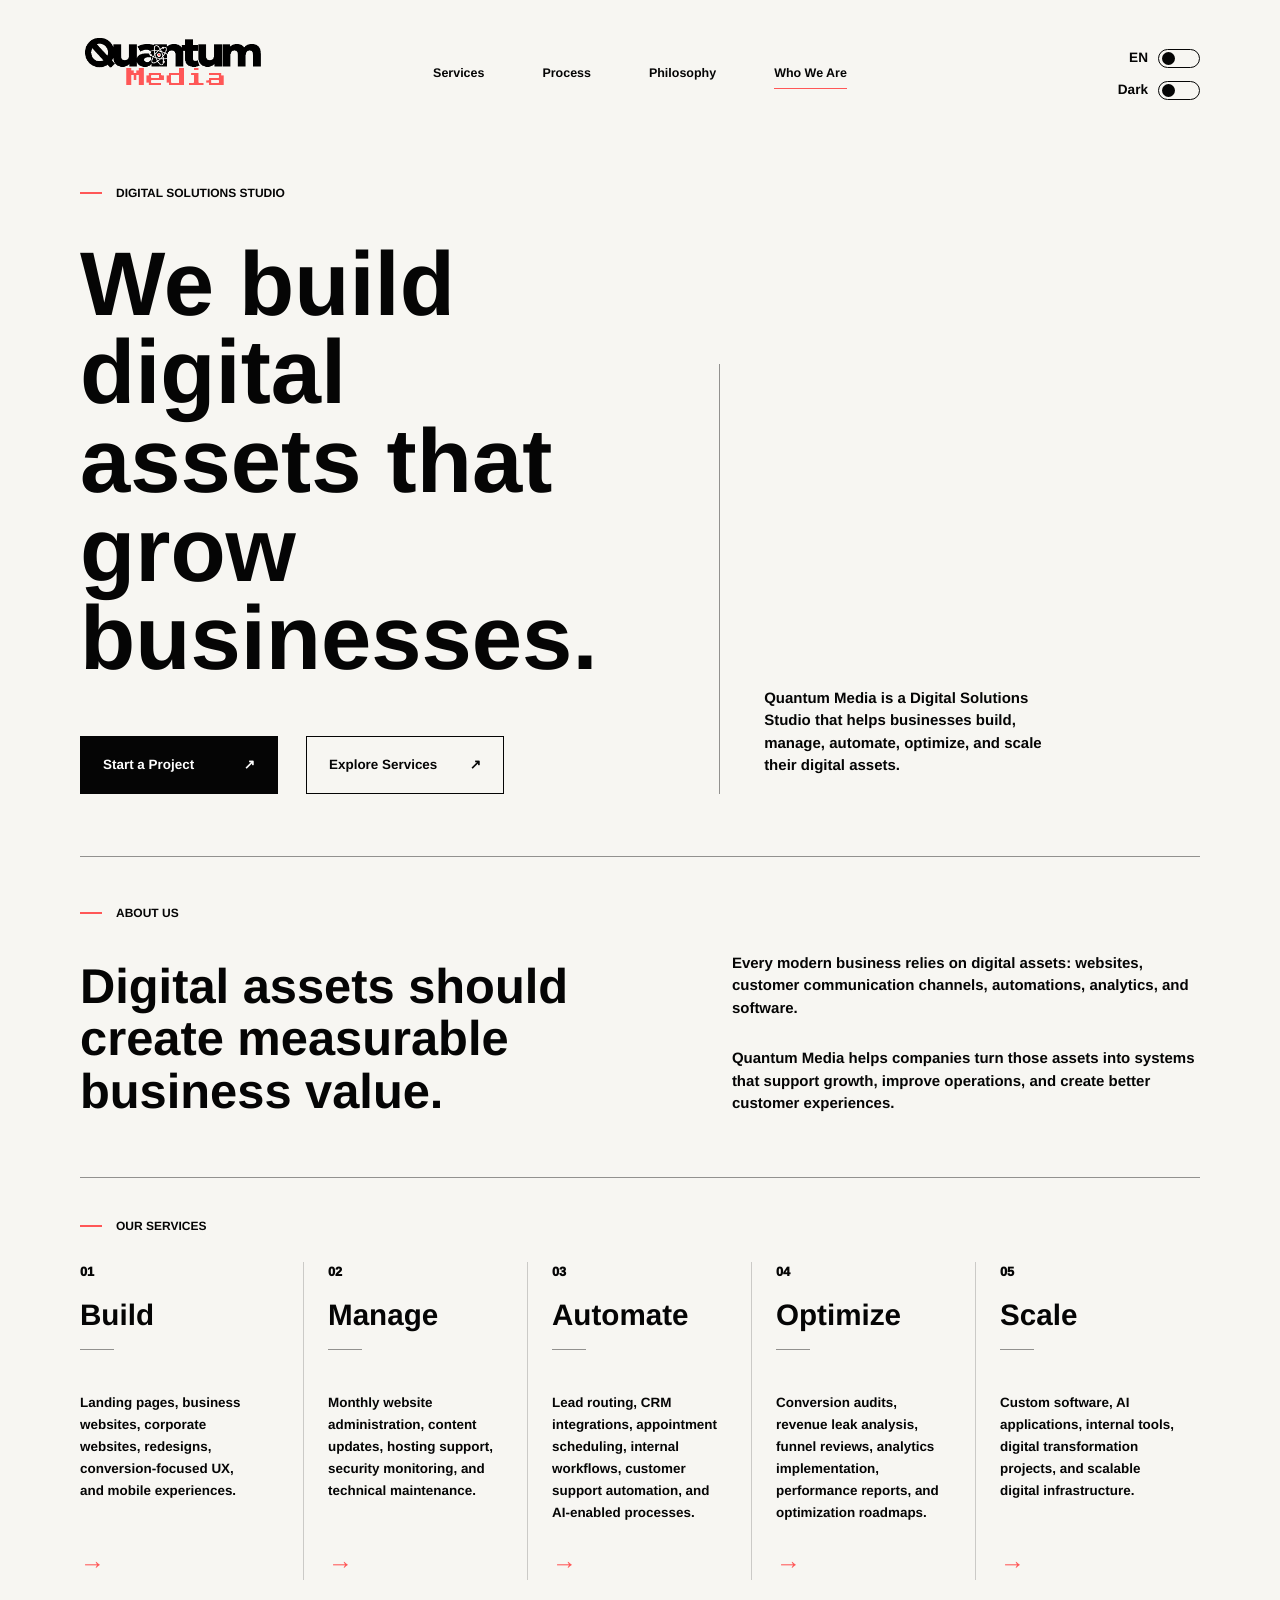
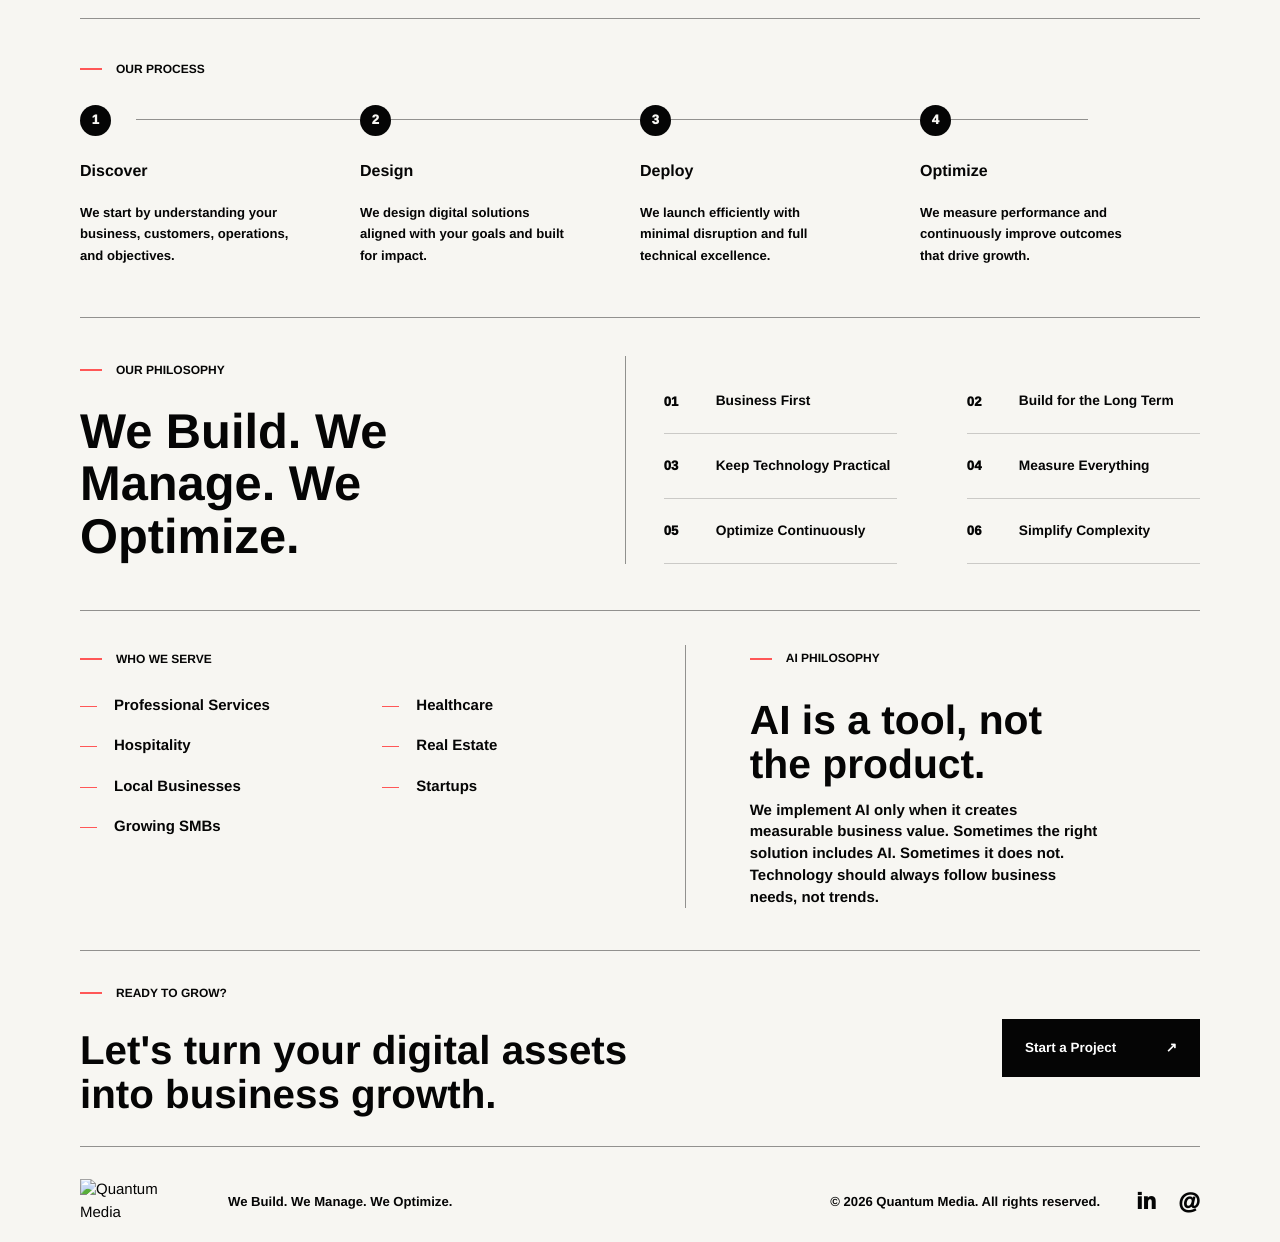
==== index.html @ f412956c "Update image paths in index.html" ====
<!DOCTYPE html>
<html lang="en">
  <head>
    <meta charset="UTF-8" />
    <meta name="viewport" content="width=device-width, initial-scale=1.0" />
    <title>Quantum Media | Digital Solutions Studio</title>
    <meta
      name="description"
      content="Quantum Media builds, manages, automates, optimizes, and scales digital assets that help businesses grow."
      data-meta-description
    />
    <meta name="theme-color" content="#f7f6f2" data-theme-color />
    <meta name="robots" content="index, follow" />

    <meta property="og:type" content="website" />
    <meta property="og:title" content="Quantum Media | Digital Solutions Studio" data-og-title />
    <meta
      property="og:description"
      content="We Build. We Manage. We Optimize. Digital assets designed around measurable business value."
      data-og-description
    />
    <meta property="og:image" content="quantum-media-logo.png" />
    <meta property="og:site_name" content="Quantum Media" />

    <link rel="icon" type="image/png" href="favicon-qm.png" />
    <link rel="preload" as="image" href="quantum-media-logo.png" />
    <link rel="preload" as="image" href="quantum-media-logo-dark.png" />
    <link rel="stylesheet" href="styles.css" />
  </head>
  <body>
    <a class="skip-link" href="#main" data-i18n="skip">Skip to content</a>

    <header class="site-header">
      <a class="brand" href="#top" aria-label="Quantum Media home">
       <img
src="quantum-media-logo.png"
alt="Quantum Media"
data-logo
data-logo-light="quantum-media-logo.png"
data-logo-dark="quantum-media-logo-dark.png"
/>
      </a>

      <button
        class="nav-toggle"
        type="button"
        aria-label="Open navigation"
        aria-controls="site-nav"
        aria-expanded="false"
        data-nav-toggle
        data-i18n-aria="openNav"
      >
        <span></span>
        <span></span>
      </button>

      <nav class="site-nav" id="site-nav" aria-label="Primary navigation" data-nav>
        <a href="#services" data-i18n="navServices">Services</a>
        <a href="#process" data-i18n="navProcess">Process</a>
        <a href="#philosophy" data-i18n="navPhilosophy">Philosophy</a>
        <a href="#serve" data-i18n="navServe">Who We Are</a>
      </nav>

      <div class="utility-controls" aria-label="Site preferences">
        <label class="switch-row">
          <span data-language-label>EN</span>
          <input type="checkbox" data-language-toggle aria-label="Switch language" />
          <span class="switch">
            <span></span>
          </span>
        </label>
        <label class="switch-row">
          <span data-i18n="darkLabel">Dark</span>
          <input type="checkbox" data-theme-toggle aria-label="Toggle dark mode" />
          <span class="switch">
            <span></span>
          </span>
        </label>
      </div>
    </header>

    <main id="main">
      <section class="hero" id="top" aria-labelledby="hero-title">
        <div class="page-shell">
          <div class="hero-grid">
            <div class="hero-main">
              <p class="section-label">
                <span></span>
                <strong data-i18n="heroLabel">Digital Solutions Studio</strong>
              </p>
              <h1 id="hero-title" data-i18n="heroTitle">
                We build digital assets that grow businesses
              </h1>
              <div class="button-row">
                <a class="button button-primary" href="#contact">
                  <span data-i18n="startProject">Start a Project</span>
                  <span aria-hidden="true">↗</span>
                </a>
                <a class="button button-secondary" href="#services">
                  <span data-i18n="exploreServices">Explore Services</span>
                  <span aria-hidden="true">↗</span>
                </a>
              </div>
            </div>

            <aside class="hero-copy">
              <p data-i18n="heroCopy">
                Quantum Media is a Digital Solutions Studio that helps businesses build, manage,
                automate, optimize, and scale their digital assets.
              </p>
            </aside>
          </div>
        </div>
      </section>

      <section class="section" id="about" aria-labelledby="about-title">
        <div class="page-shell section-grid about-grid">
          <div>
            <p class="section-label">
              <span></span>
              <strong data-i18n="aboutLabel">About Us</strong>
            </p>
            <h2 id="about-title" data-i18n="aboutTitle">
              Digital assets should create measurable business value.
            </h2>
          </div>
          <div class="body-copy">
            <p data-i18n="aboutCopyOne">
              Every modern business relies on digital assets: websites, customer communication
              channels, automations, analytics, and software.
            </p>
            <p data-i18n="aboutCopyTwo">
              Quantum Media helps companies turn those assets into systems that support growth,
              improve operations, and create better customer experiences.
            </p>
          </div>
        </div>
      </section>

      <section class="section services-section" id="services" aria-labelledby="services-title">
        <div class="page-shell">
          <p class="section-label">
            <span></span>
            <strong data-i18n="servicesLabel">Our Services</strong>
          </p>
          <h2 class="sr-only" id="services-title" data-i18n="servicesLabel">Our Services</h2>

          <div class="services-grid">
            <article class="service-card">
              <span>01</span>
              <h3 data-i18n="buildTitle">Build</h3>
              <i></i>
              <p data-i18n="buildCopy">
                Landing pages, business websites, corporate websites, redesigns,
                conversion-focused UX, and mobile experiences.
              </p>
              <a href="#contact" aria-label="Start a build project">→</a>
            </article>
            <article class="service-card">
              <span>02</span>
              <h3 data-i18n="manageTitle">Manage</h3>
              <i></i>
              <p data-i18n="manageCopy">
                Monthly website administration, content updates, hosting support, security
                monitoring, and technical maintenance.
              </p>
              <a href="#contact" aria-label="Start a management project">→</a>
            </article>
            <article class="service-card">
              <span>03</span>
              <h3 data-i18n="automateTitle">Automate</h3>
              <i></i>
              <p data-i18n="automateCopy">
                Lead routing, CRM integrations, appointment scheduling, internal workflows,
                customer support automation, and AI-enabled processes.
              </p>
              <a href="#contact" aria-label="Start an automation project">→</a>
            </article>
            <article class="service-card">
              <span>04</span>
              <h3 data-i18n="optimizeTitle">Optimize</h3>
              <i></i>
              <p data-i18n="optimizeCopy">
                Conversion audits, revenue leak analysis, funnel reviews, analytics
                implementation, performance reports, and optimization roadmaps.
              </p>
              <a href="#contact" aria-label="Start an optimization project">→</a>
            </article>
            <article class="service-card">
              <span>05</span>
              <h3 data-i18n="scaleTitle">Scale</h3>
              <i></i>
              <p data-i18n="scaleCopy">
                Custom software, AI applications, internal tools, digital transformation projects,
                and scalable digital infrastructure.
              </p>
              <a href="#contact" aria-label="Start a scale project">→</a>
            </article>
          </div>
        </div>
      </section>

      <section class="section" id="process" aria-labelledby="process-title">
        <div class="page-shell">
          <p class="section-label">
            <span></span>
            <strong data-i18n="processLabel">Our Process</strong>
          </p>
          <h2 class="sr-only" id="process-title" data-i18n="processLabel">Our Process</h2>

          <ol class="process-timeline">
            <li>
              <span>1</span>
              <h3 data-i18n="discoverTitle">Discover</h3>
              <p data-i18n="discoverCopy">
                We start by understanding your business, customers, operations, and objectives.
              </p>
            </li>
            <li>
              <span>2</span>
              <h3 data-i18n="designTitle">Design</h3>
              <p data-i18n="designCopy">
                We design digital solutions aligned with your goals and built for impact.
              </p>
            </li>
            <li>
              <span>3</span>
              <h3 data-i18n="deployTitle">Deploy</h3>
              <p data-i18n="deployCopy">
                We launch efficiently with minimal disruption and full technical excellence.
              </p>
            </li>
            <li>
              <span>4</span>
              <h3 data-i18n="processOptimizeTitle">Optimize</h3>
              <p data-i18n="processOptimizeCopy">
                We measure performance and continuously improve outcomes that drive growth.
              </p>
            </li>
          </ol>
        </div>
      </section>

      <section class="section" id="philosophy" aria-labelledby="philosophy-title">
        <div class="page-shell philosophy-grid">
          <div>
            <p class="section-label">
              <span></span>
              <strong data-i18n="philosophyLabel">Our Philosophy</strong>
            </p>
            <h2 id="philosophy-title" data-i18n="philosophyTitle">
              We Build. We Manage. We Optimize.
            </h2>
          </div>

          <ul class="principle-list" aria-label="Quantum Media principles">
            <li>
              <span>01</span>
              <strong data-i18n="principleOne">Business First</strong>
            </li>
            <li>
              <span>02</span>
              <strong data-i18n="principleTwo">Build for the Long Term</strong>
            </li>
            <li>
              <span>03</span>
              <strong data-i18n="principleThree">Keep Technology Practical</strong>
            </li>
            <li>
              <span>04</span>
              <strong data-i18n="principleFour">Measure Everything</strong>
            </li>
            <li>
              <span>05</span>
              <strong data-i18n="principleFive">Optimize Continuously</strong>
            </li>
            <li>
              <span>06</span>
              <strong data-i18n="principleSix">Simplify Complexity</strong>
            </li>
          </ul>
        </div>
      </section>

      <section class="section serve-ai-section" id="serve" aria-labelledby="serve-title">
        <div class="page-shell serve-ai-grid">
          <div>
            <p class="section-label">
              <span></span>
              <strong data-i18n="serveLabel">Who We Serve</strong>
            </p>
            <h2 class="sr-only" id="serve-title" data-i18n="serveLabel">Who We Serve</h2>
            <ul class="serve-list">
              <li data-i18n="serveOne">Professional Services</li>
              <li data-i18n="serveTwo">Healthcare</li>
              <li data-i18n="serveThree">Hospitality</li>
              <li data-i18n="serveFour">Real Estate</li>
              <li data-i18n="serveFive">Local Businesses</li>
              <li data-i18n="serveSix">Startups</li>
              <li data-i18n="serveSeven">Growing SMBs</li>
            </ul>
          </div>

          <div id="ai" class="ai-card" aria-labelledby="ai-title">
            <p class="section-label">
              <span></span>
              <strong data-i18n="aiLabel">AI Philosophy</strong>
            </p>
            <h2 id="ai-title" data-i18n="aiTitle">AI is a tool, not the product.</h2>
            <p data-i18n="aiCopy">
              We implement AI only when it creates measurable business value. Sometimes the right
              solution includes AI. Sometimes it does not. Technology should always follow business
              needs, not trends.
            </p>
          </div>
        </div>
      </section>

      <section class="section contact-section" id="contact" aria-labelledby="contact-title">
        <div class="page-shell contact-grid">
          <div>
            <p class="section-label">
              <span></span>
              <strong data-i18n="readyLabel">Ready to Grow?</strong>
            </p>
            <h2 id="contact-title" data-i18n="contactTitle">
              Let's turn your digital assets into business growth.
            </h2>
          </div>
          <a class="button button-primary" href="#top">
            <span data-i18n="startProject">Start a Project</span>
            <span aria-hidden="true">↗</span>
          </a>
        </div>
      </section>
    </main>

    <footer class="site-footer">
      <div class="page-shell footer-grid">
        <a class="footer-logo" href="#top" aria-label="Quantum Media home">
          <img src="quantum-media-logo.png" alt="Quantum Media" data-footer-logo />
        </a>
        <p data-i18n="tagline">We Build. We Manage. We Optimize.</p>
        <p data-i18n="copyright">&copy; 2026 Quantum Media. All rights reserved.</p>
        <div class="social-links" aria-label="Social links">
          <span aria-label="LinkedIn">in</span>
          <span aria-label="Email">@</span>
        </div>
      </div>
    </footer>

    <script src="script.js"></script>
  </body>
</html>
---- styles.css ----
:root {
  --bg: #f7f6f2;
  --surface: #f7f6f2;
  --text: #050505;
  --muted: #44413c;
  --line: rgba(5, 5, 5, 0.42);
  --line-soft: rgba(5, 5, 5, 0.18);
  --accent: #ff5757;
  --button-bg: #050505;
  --button-text: #ffffff;
  --max-width: 1120px;
  --header-space: 128px;
}

body.theme-dark {
  --bg: #020202;
  --surface: #020202;
  --text: #f8f8f6;
  --muted: #d6d6d0;
  --line: rgba(248, 248, 246, 0.52);
  --line-soft: rgba(248, 248, 246, 0.22);
  --button-bg: #020202;
  --button-text: #ffffff;
}

* {
  box-sizing: border-box;
}

html {
  scroll-behavior: smooth;
  scroll-padding-top: var(--header-space);
}

body {
  min-width: 320px;
  margin: 0;
  background: var(--bg);
  color: var(--text);
  font-family: Inter, "Helvetica Neue", Arial, sans-serif;
  font-size: 15px;
  line-height: 1.5;
  letter-spacing: 0;
  text-rendering: geometricPrecision;
  transition: background 180ms ease, color 180ms ease;
}

body.nav-open {
  overflow: hidden;
}

img {
  display: block;
  max-width: 100%;
}

a {
  color: inherit;
  text-decoration: none;
}

p,
h1,
h2,
h3 {
  margin-top: 0;
}

.sr-only {
  position: absolute;
  width: 1px;
  height: 1px;
  padding: 0;
  margin: -1px;
  overflow: hidden;
  clip: rect(0, 0, 0, 0);
  white-space: nowrap;
  border: 0;
}

.skip-link {
  position: fixed;
  top: 12px;
  left: 12px;
  z-index: 100;
  padding: 9px 12px;
  background: var(--accent);
  color: #050505;
  font-weight: 800;
  transform: translateY(-150%);
  transition: transform 160ms ease;
}

.skip-link:focus {
  transform: translateY(0);
}

.page-shell {
  width: min(calc(100% - 88px), var(--max-width));
  margin-inline: auto;
}

.site-header {
  position: sticky;
  top: 0;
  z-index: 50;
  width: 100%;
  display: grid;
  grid-template-columns: 230px 1fr 230px;
  gap: 32px;
  align-items: start;
  margin-inline: 0;
  padding: 34px max(44px, calc((100vw - var(--max-width)) / 2)) 22px;
  background: var(--bg);
  backdrop-filter: blur(14px);
  transition: background 180ms ease, color 180ms ease;
}

.brand {
  display: inline-flex;
  width: 186px;
  transition: opacity 150ms ease, transform 150ms ease;
}

.brand:hover {
  opacity: 0.82;
  transform: translateY(-1px);
}

.site-nav {
  display: flex;
  justify-content: center;
  gap: 58px;
  padding-top: 26px;
  color: var(--text);
  font-size: 0.78rem;
  font-weight: 900;
}

.site-nav a {
  position: relative;
  padding: 4px 0;
}

.site-nav a::after {
  position: absolute;
  right: 0;
  bottom: -2px;
  left: 0;
  height: 1px;
  content: "";
  background: var(--accent);
  transform: scaleX(0);
  transform-origin: right;
  transition: transform 150ms ease;
}

.site-nav a:hover::after,
.site-nav a:focus-visible::after,
.site-nav a.is-active::after {
  transform: scaleX(1);
  transform-origin: left;
}

.utility-controls {
  display: grid;
  gap: 12px;
  justify-items: end;
  padding-top: 14px;
  font-size: 0.85rem;
  font-weight: 900;
}

.switch-row {
  display: grid;
  grid-template-columns: auto 42px;
  gap: 10px;
  align-items: center;
  cursor: pointer;
}

.switch-row input {
  position: fixed;
  width: 1px;
  height: 1px;
  inset: 0 auto auto 0;
  clip: rect(0, 0, 0, 0);
  clip-path: inset(50%);
  opacity: 0;
  overflow: hidden;
  pointer-events: none;
}

.switch {
  position: relative;
  display: block;
  width: 42px;
  height: 19px;
  border: 1px solid var(--text);
  border-radius: 999px;
  background: transparent;
  transition: background 150ms ease, border-color 150ms ease;
}

.switch span {
  position: absolute;
  top: 2px;
  left: 3px;
  width: 13px;
  height: 13px;
  border-radius: 50%;
  background: var(--text);
  transition: transform 150ms ease, background 150ms ease;
}

.switch-row input:checked + .switch {
  border-color: var(--accent);
}

.switch-row input:checked + .switch span {
  background: var(--accent);
  transform: translateX(21px);
}

.nav-toggle {
  display: none;
  width: 42px;
  height: 34px;
  padding: 0;
  border: 1px solid var(--text);
  background: transparent;
  color: var(--text);
  cursor: pointer;
}

.nav-toggle span {
  display: block;
  width: 16px;
  height: 2px;
  margin: 5px auto;
  background: currentColor;
  transition: transform 150ms ease;
}

.nav-open .nav-toggle span:first-child {
  transform: translateY(3.5px) rotate(45deg);
}

.nav-open .nav-toggle span:last-child {
  transform: translateY(-3.5px) rotate(-45deg);
}

.hero-grid {
  display: grid;
  grid-template-columns: minmax(0, 1fr) minmax(280px, 0.86fr);
  gap: 80px;
  align-items: end;
  padding: 56px 0 62px;
}

.hero-main {
  max-width: 630px;
}

.section-label {
  display: inline-flex;
  gap: 14px;
  align-items: center;
  margin: 0 0 42px;
  font-size: 0.75rem;
  font-weight: 950;
  line-height: 1;
  text-transform: uppercase;
}

.section-label span {
  width: 22px;
  height: 2px;
  background: var(--accent);
}

h1 {
  margin-bottom: 52px;
  font-size: 5.65rem;
  font-weight: 900;
  line-height: 0.98;
  letter-spacing: 0;
}

h1::after {
  content: ".";
  color: var(--text);
}

body.theme-dark h1::after {
  color: var(--accent);
}

.hero-copy {
  min-height: 430px;
  display: flex;
  align-items: end;
  padding: 0 0 16px 44px;
  border-left: 1px solid var(--line);
}

.hero-copy p {
  max-width: 300px;
  margin-bottom: 0;
  font-weight: 800;
}

.button-row {
  display: flex;
  flex-wrap: wrap;
  gap: 28px;
}

.button {
  display: inline-flex;
  align-items: center;
  justify-content: space-between;
  gap: 28px;
  min-width: 198px;
  min-height: 58px;
  padding: 0 22px;
  border: 1px solid var(--text);
  font-size: 0.84rem;
  font-weight: 900;
  transition: transform 150ms ease, border-color 150ms ease, background 150ms ease,
    color 150ms ease;
}

.button:hover,
.button:focus-visible {
  transform: translateY(-3px);
  border-color: var(--accent);
}

.button-primary {
  background: var(--button-bg);
  color: var(--button-text);
}

.button-primary:hover,
.button-primary:focus-visible {
  background: var(--accent);
  color: #050505;
}

.button-secondary {
  background: transparent;
  color: var(--text);
}

.button-secondary:hover,
.button-secondary:focus-visible {
  color: var(--accent);
}

.hero .page-shell,
.section > .page-shell {
  border-bottom: 1px solid var(--line);
}

.section-grid {
  display: grid;
  grid-template-columns: minmax(0, 0.95fr) minmax(280px, 0.8fr);
  gap: 96px;
  padding: 42px 0 58px;
}

.about-grid h2,
.philosophy-grid h2,
.ai-card h2,
.contact-grid h2 {
  margin-bottom: 0;
  font-size: 3.05rem;
  font-weight: 900;
  line-height: 1.08;
  letter-spacing: 0;
}

.body-copy {
  padding-top: 54px;
}

.body-copy p,
.ai-card p,
.service-card p,
.process-timeline p {
  margin-bottom: 0;
  color: var(--text);
  font-weight: 650;
}

.body-copy p + p {
  margin-top: 28px;
}

.services-section .page-shell {
  padding: 34px 0 38px;
}

.services-section .section-label,
.philosophy-grid .section-label,
#process .section-label,
.serve-ai-section .section-label,
.contact-section .section-label {
  margin-bottom: 30px;
}

.services-grid {
  display: grid;
  grid-template-columns: repeat(5, minmax(0, 1fr));
}

.service-card {
  min-height: 318px;
  display: flex;
  flex-direction: column;
  padding: 0 24px 2px 0;
  border-right: 1px solid var(--line-soft);
}

.service-card + .service-card {
  padding-left: 24px;
}

.service-card:last-child {
  border-right: 0;
}

.service-card span {
  margin-bottom: 20px;
  font-size: 0.8rem;
  font-weight: 950;
}

.service-card h3 {
  margin-bottom: 18px;
  font-size: 1.85rem;
  font-weight: 850;
  line-height: 1;
}

.service-card i {
  width: 34px;
  height: 1px;
  margin-bottom: 42px;
  background: var(--line);
}

.service-card p {
  max-width: 178px;
  font-size: 0.84rem;
  line-height: 1.65;
}

.service-card a {
  margin-top: auto;
  color: var(--accent);
  font-size: 1.55rem;
  line-height: 1;
  transition: transform 150ms ease;
}

.service-card a:hover,
.service-card a:focus-visible {
  transform: translateX(5px);
}

.philosophy-grid {
  display: grid;
  grid-template-columns: minmax(0, 0.9fr) minmax(460px, 1.1fr);
  gap: 74px;
  padding: 38px 0 46px;
}

.principle-list {
  display: grid;
  grid-template-columns: repeat(2, minmax(0, 1fr));
  gap: 0 70px;
  padding: 14px 0 0 38px;
  margin: 0;
  border-left: 1px solid var(--line);
  list-style: none;
}

.principle-list li {
  display: grid;
  grid-template-columns: 34px 1fr;
  gap: 18px;
  align-items: center;
  min-height: 58px;
  border-bottom: 1px solid var(--line-soft);
  font-size: 0.86rem;
  font-weight: 900;
}

.principle-list span {
  font-size: 0.82rem;
  font-weight: 950;
}

#process .page-shell {
  padding: 36px 0 50px;
}

.process-timeline {
  position: relative;
  display: grid;
  grid-template-columns: repeat(4, minmax(0, 1fr));
  gap: 0;
  padding: 0;
  margin: 0;
  list-style: none;
}

.process-timeline::before {
  position: absolute;
  top: 14px;
  right: 10%;
  left: 5%;
  height: 1px;
  content: "";
  background: var(--line);
}

.process-timeline li {
  position: relative;
  padding-right: 34px;
}

.process-timeline span {
  position: relative;
  z-index: 1;
  display: grid;
  width: 31px;
  height: 31px;
  margin-bottom: 24px;
  place-items: center;
  border-radius: 50%;
  background: var(--text);
  color: var(--bg);
  font-size: 0.82rem;
  font-weight: 950;
}

body.theme-dark .process-timeline span {
  background: var(--text);
  color: #050505;
}

.process-timeline h3 {
  margin-bottom: 18px;
  font-size: 1rem;
  font-weight: 900;
}

.process-timeline p {
  max-width: 210px;
  font-size: 0.82rem;
  line-height: 1.65;
}

.serve-ai-grid {
  display: grid;
  grid-template-columns: minmax(0, 1fr) minmax(340px, 0.96fr);
  gap: 68px;
  padding: 34px 0 42px;
}

.serve-list {
  display: grid;
  grid-template-columns: repeat(2, minmax(0, 1fr));
  gap: 18px 68px;
  padding: 0;
  margin: 0;
  list-style: none;
}

.serve-list li {
  position: relative;
  padding-left: 34px;
  font-weight: 850;
}

.serve-list li::before {
  position: absolute;
  top: 0.74em;
  left: 0;
  width: 17px;
  height: 1px;
  content: "";
  background: var(--accent);
}

.ai-card {
  padding-left: 64px;
  border-left: 1px solid var(--line);
}

.ai-card h2 {
  max-width: 360px;
  margin-bottom: 14px;
  font-size: 2.55rem;
}

.ai-card p {
  max-width: 350px;
  line-height: 1.45;
}

.contact-grid {
  display: grid;
  grid-template-columns: 1fr auto;
  gap: 40px;
  align-items: center;
  padding: 28px 0 30px;
}

.contact-grid h2 {
  max-width: 560px;
  font-size: 2.52rem;
}

.site-footer {
  padding: 16px 0 18px;
}

.footer-grid {
  display: grid;
  grid-template-columns: 112px 1fr auto auto;
  gap: 36px;
  align-items: center;
  padding-top: 16px;
}

.footer-logo img {
  width: 96px;
}

.footer-grid p {
  margin-bottom: 0;
  font-size: 0.82rem;
  font-weight: 750;
}

.social-links {
  display: flex;
  gap: 22px;
  font-size: 1.4rem;
  font-weight: 950;
  line-height: 1;
}

.social-links span {
  transition: color 150ms ease, transform 150ms ease;
}

.social-links span:hover {
  color: var(--accent);
  transform: translateY(-2px);
}

@media (max-width: 1040px) {
  .page-shell {
    width: min(calc(100% - 60px), var(--max-width));
  }

  .site-header {
    grid-template-columns: 170px 1fr 170px;
    gap: 24px;
    padding-right: 30px;
    padding-left: 30px;
  }

  .brand {
    width: 150px;
  }

  .site-nav {
    gap: 30px;
  }

  h1 {
    font-size: 4.5rem;
  }

  .hero-grid,
  .section-grid,
  .philosophy-grid,
  .serve-ai-grid {
    gap: 48px;
  }

  .services-grid {
    grid-template-columns: repeat(3, minmax(0, 1fr));
    gap: 32px 0;
  }

  .service-card:nth-child(3) {
    border-right: 0;
  }

  .service-card:nth-child(4) {
    padding-left: 0;
  }

  .service-card:nth-child(4),
  .service-card:nth-child(5) {
    padding-top: 26px;
    border-top: 1px solid var(--line-soft);
  }

  .philosophy-grid {
    grid-template-columns: 1fr;
  }

  .principle-list {
    padding-left: 0;
    border-left: 0;
  }

  .footer-grid {
    grid-template-columns: 96px 1fr;
  }

  .social-links {
    grid-column: 2;
  }
}

@media (max-width: 760px) {
  :root {
    --header-space: 106px;
  }

  .page-shell {
    width: min(calc(100% - 40px), var(--max-width));
  }

  .site-header {
    grid-template-columns: 128px 42px auto;
    align-items: center;
    gap: 18px;
    padding: 22px 20px 16px;
  }

  .brand {
    width: 126px;
  }

  .nav-toggle {
    display: block;
    justify-self: start;
  }

  .site-nav {
    position: fixed;
    top: 82px;
    right: 20px;
    left: 20px;
    z-index: 30;
    display: grid;
    gap: 0;
    padding: 12px 18px;
    border: 1px solid var(--line);
    background: var(--bg);
    box-shadow: 0 24px 70px rgba(0, 0, 0, 0.14);
    transform: translateY(-140%);
    visibility: hidden;
    transition: transform 180ms ease, visibility 180ms ease;
  }

  .nav-open .site-nav {
    transform: translateY(0);
    visibility: visible;
  }

  .site-nav a {
    padding: 14px 0;
    border-bottom: 1px solid var(--line-soft);
  }

  .site-nav a:last-child {
    border-bottom: 0;
  }

  .utility-controls {
    grid-column: 3;
    padding-top: 0;
  }

  .hero-grid,
  .section-grid,
  .serve-ai-grid,
  .contact-grid {
    grid-template-columns: 1fr;
  }

  .hero-grid {
    padding-top: 38px;
  }

  h1 {
    font-size: 3.4rem;
  }

  .button-row {
    gap: 14px;
  }

  .button {
    width: 100%;
  }

  .hero-copy {
    min-height: auto;
    padding: 28px 0 0;
    border-top: 1px solid var(--line-soft);
    border-left: 0;
  }

  .body-copy {
    padding-top: 0;
  }

  .about-grid h2,
  .philosophy-grid h2,
  .contact-grid h2 {
    font-size: 2.42rem;
  }

  .services-grid,
  .process-timeline,
  .principle-list,
  .serve-list {
    grid-template-columns: 1fr;
  }

  .service-card:nth-child(n) {
    min-height: auto;
    padding: 0 0 26px;
    border-top: 0;
    border-right: 0;
    border-bottom: 1px solid var(--line-soft);
  }

  .service-card + .service-card {
    padding-top: 26px;
    padding-left: 0;
  }

  .service-card p {
    max-width: none;
  }

  .principle-list {
    gap: 0;
  }

  .process-timeline {
    gap: 22px;
  }

  .process-timeline::before {
    display: none;
  }

  .process-timeline li {
    padding: 0 0 22px;
    border-bottom: 1px solid var(--line-soft);
  }

  .process-timeline p {
    max-width: none;
  }

  .ai-card {
    padding: 28px 0 0;
    border-top: 1px solid var(--line-soft);
    border-left: 0;
  }

  .ai-card h2 {
    font-size: 2.25rem;
  }

  .contact-grid {
    align-items: start;
  }

  .footer-grid {
    grid-template-columns: 1fr;
    gap: 16px;
  }

  .social-links {
    grid-column: auto;
  }
}

@media (max-width: 460px) {
  .site-header {
    grid-template-columns: 112px auto auto;
    gap: 12px;
  }

  .brand {
    width: 108px;
  }

  .utility-controls {
    font-size: 0.74rem;
  }

  .switch-row {
    grid-template-columns: auto 35px;
    gap: 7px;
  }

  .switch {
    width: 35px;
    height: 17px;
  }

  .switch span {
    width: 11px;
    height: 11px;
  }

  .switch-row input:checked + .switch span {
    transform: translateX(17px);
  }

  h1 {
    font-size: 2.78rem;
  }

  .about-grid h2,
  .philosophy-grid h2,
  .contact-grid h2 {
    font-size: 2rem;
  }
}

@media (prefers-reduced-motion: reduce) {
  *,
  *::before,
  *::after {
    scroll-behavior: auto !important;
    transition-duration: 0.01ms !important;
    animation-duration: 0.01ms !important;
    animation-iteration-count: 1 !important;
  }
}
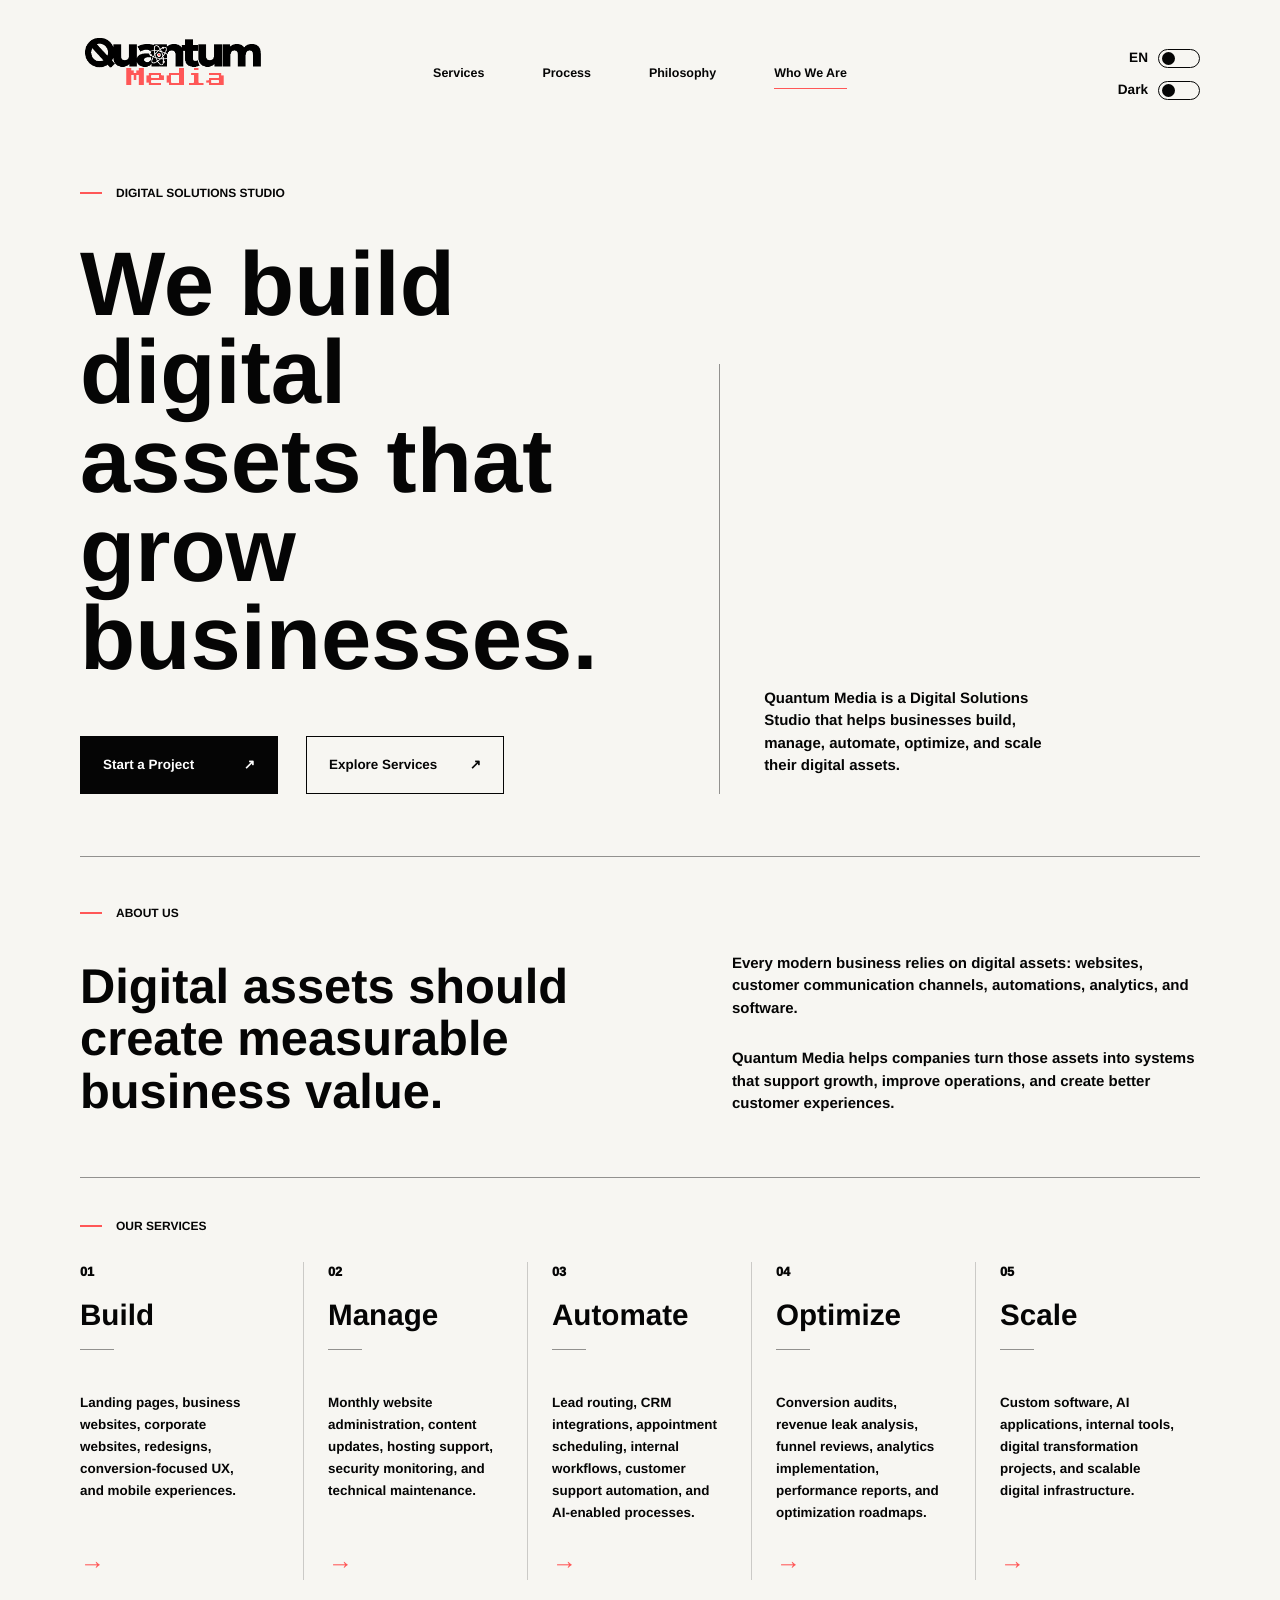
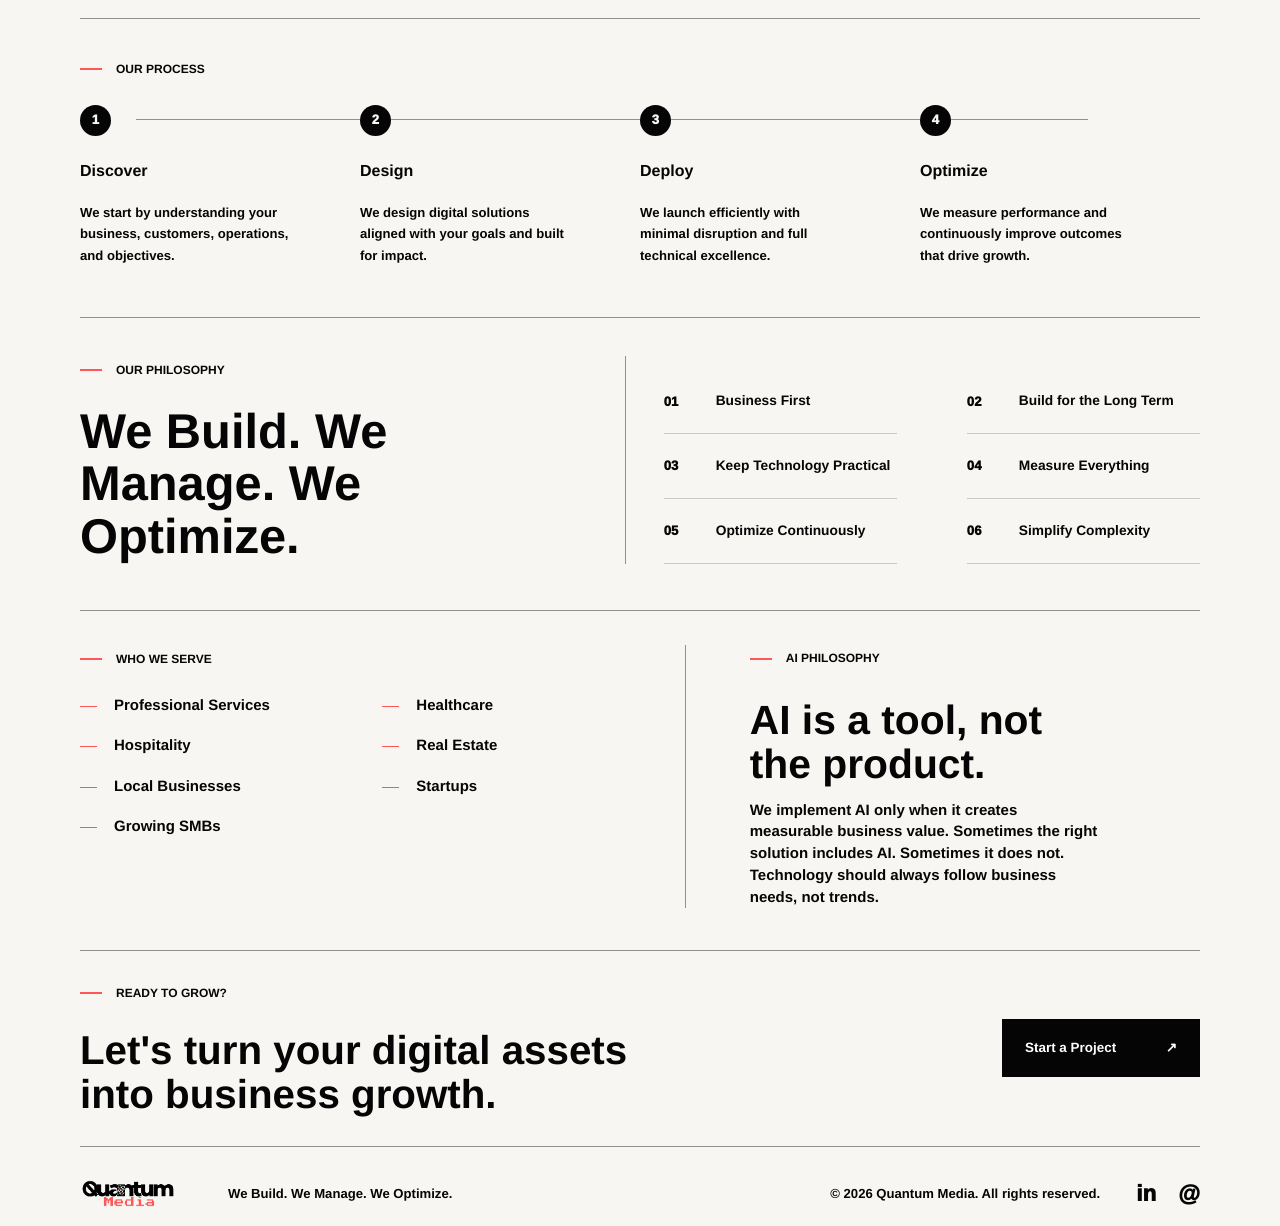
==== commit fc28f45d: "Change arrow symbol to HTML entity in index.html Updated the arrow symbol in the button link for acc" ====
--- a/index.html
+++ b/index.html
@@ -94,7 +94,7 @@
               <div class="button-row">
                 <a class="button button-primary" href="#contact">
                   <span data-i18n="startProject">Start a Project</span>
-                  <span aria-hidden="true">↗</span>
+                  <span aria-hidden="true">&#8599;</span>
                 </a>
                 <a class="button button-secondary" href="#services">
                   <span data-i18n="exploreServices">Explore Services</span>
--- a/styles.css
+++ b/styles.css
@@ -945,6 +945,36 @@
     font-size: 2rem;
   }
 }
+@media (max-width: 760px) {
+  main > section,
+  .site-footer {
+    opacity: 0.48;
+    transform: translateY(14px);
+    transition: opacity 420ms ease, transform 420ms ease;
+    will-change: opacity, transform;
+  }
+
+  main > section.is-in-view,
+  .site-footer.is-in-view {
+    opacity: 1;
+    transform: translateY(0);
+  }
+
+  .button span[aria-hidden="true"] {
+    font-family: Inter, "Helvetica Neue", Arial, sans-serif;
+    font-size: 1rem;
+    line-height: 1;
+    font-weight: 900;
+    color: currentColor;
+  }
+
+  .service-card a {
+    font-family: Inter, "Helvetica Neue", Arial, sans-serif;
+    font-size: 1.35rem;
+    line-height: 1;
+    color: var(--accent);
+  }
+}
 
 @media (prefers-reduced-motion: reduce) {
   *,
@@ -955,4 +985,10 @@
     animation-duration: 0.01ms !important;
     animation-iteration-count: 1 !important;
   }
-}
+
+  main > section,
+  .site-footer {
+    opacity: 1 !important;
+    transform: none !important;
+  }
+}
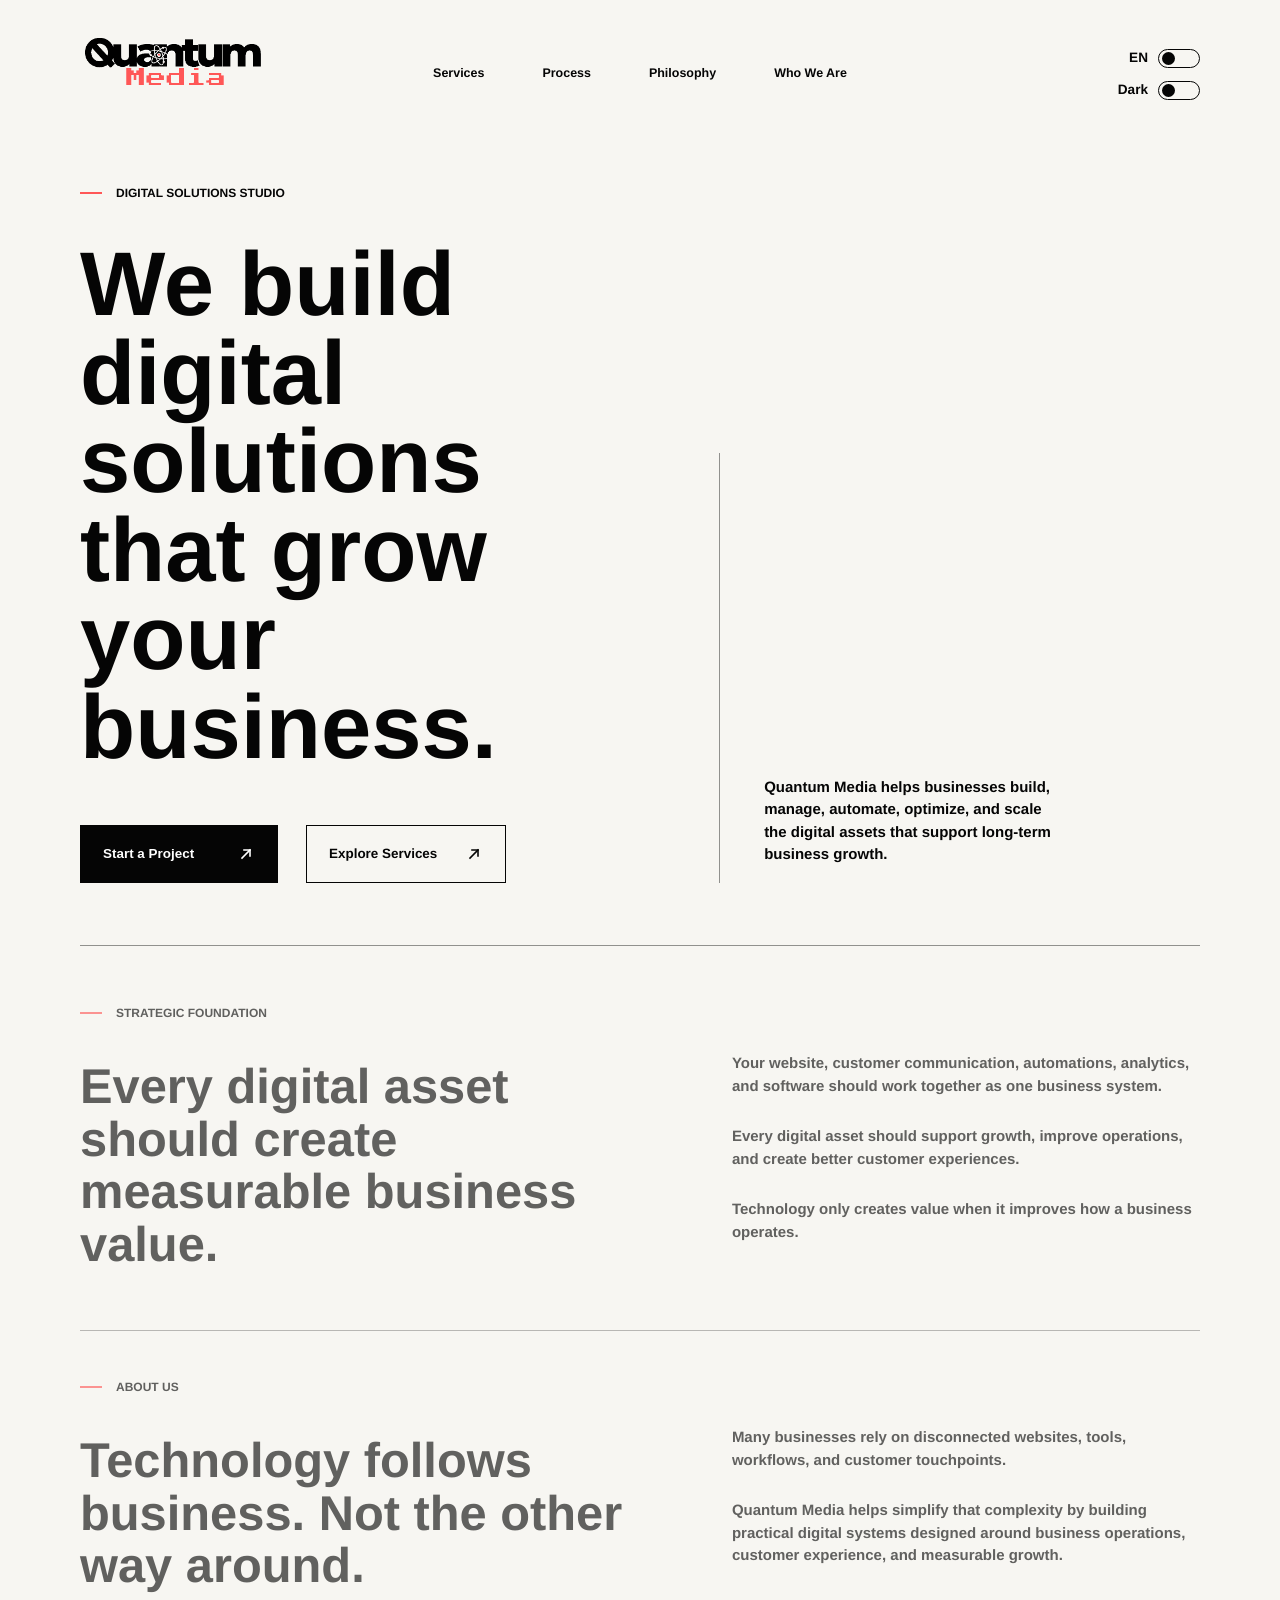
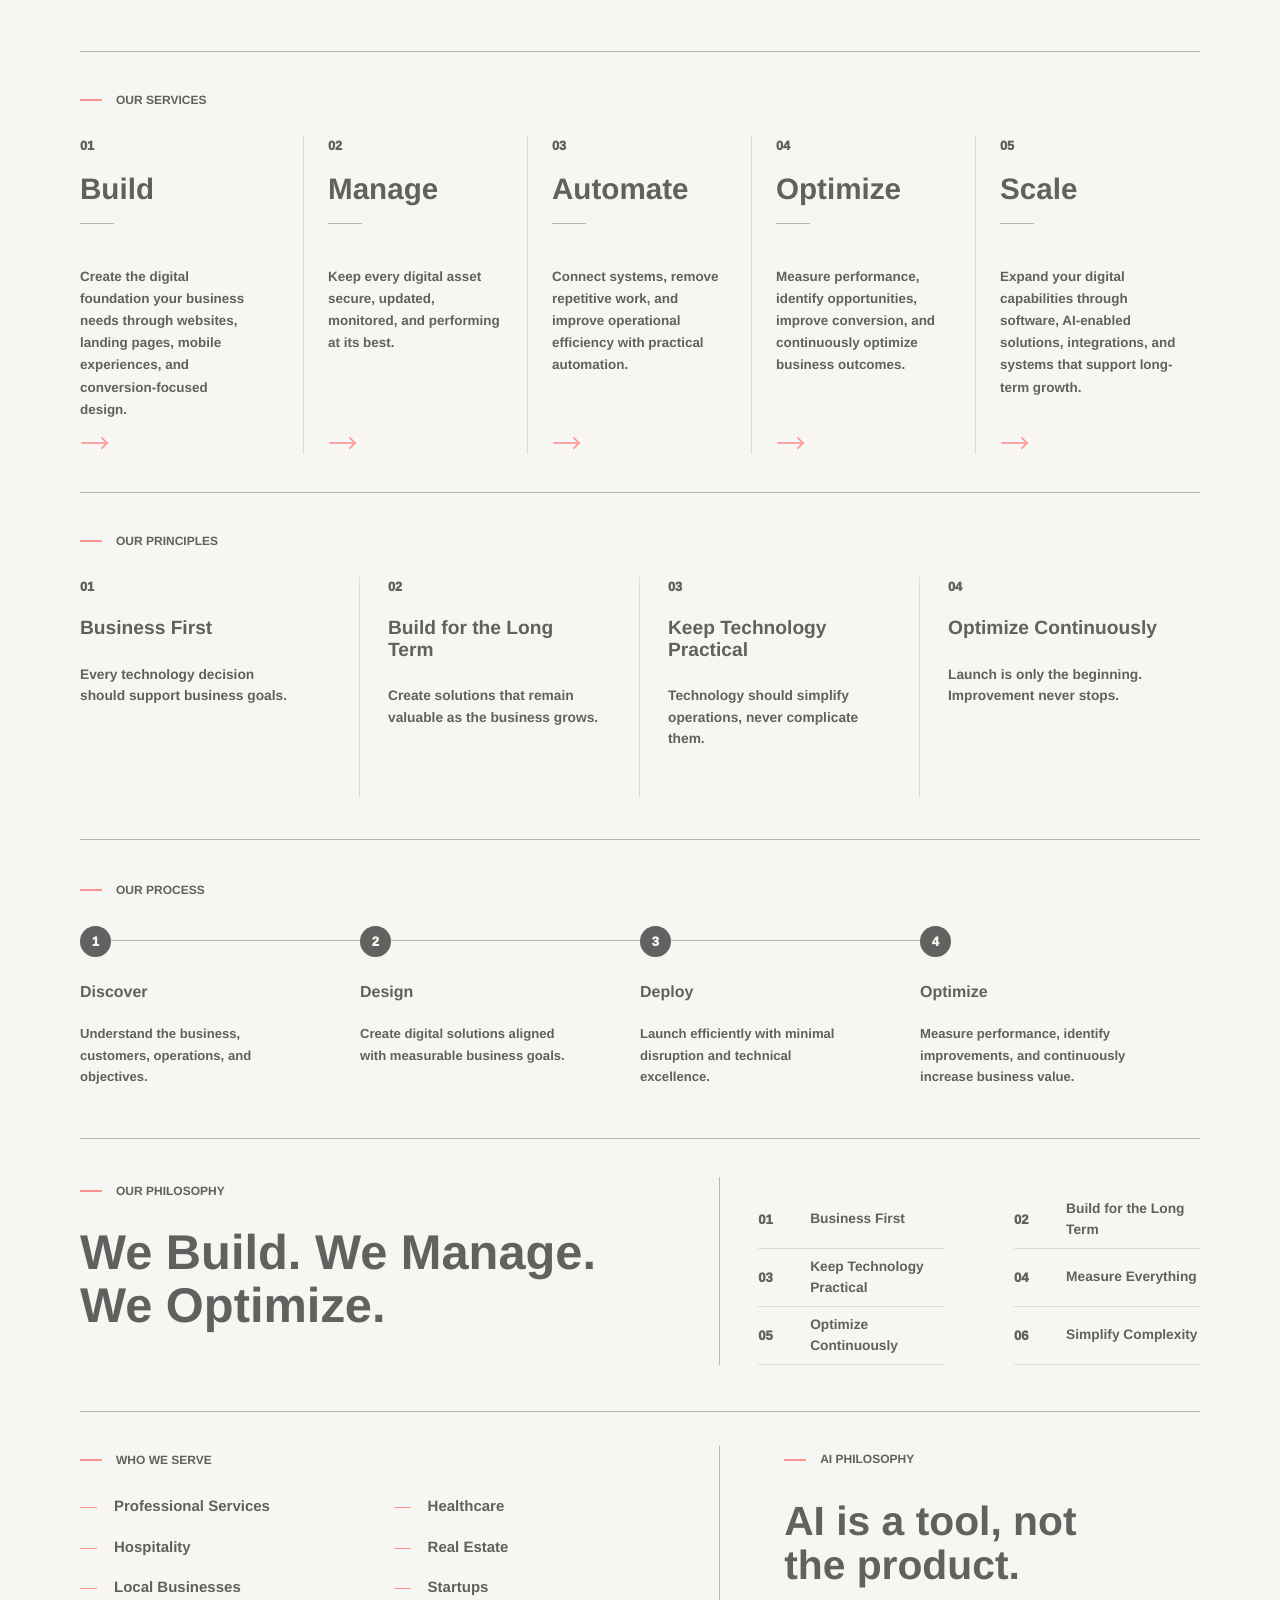
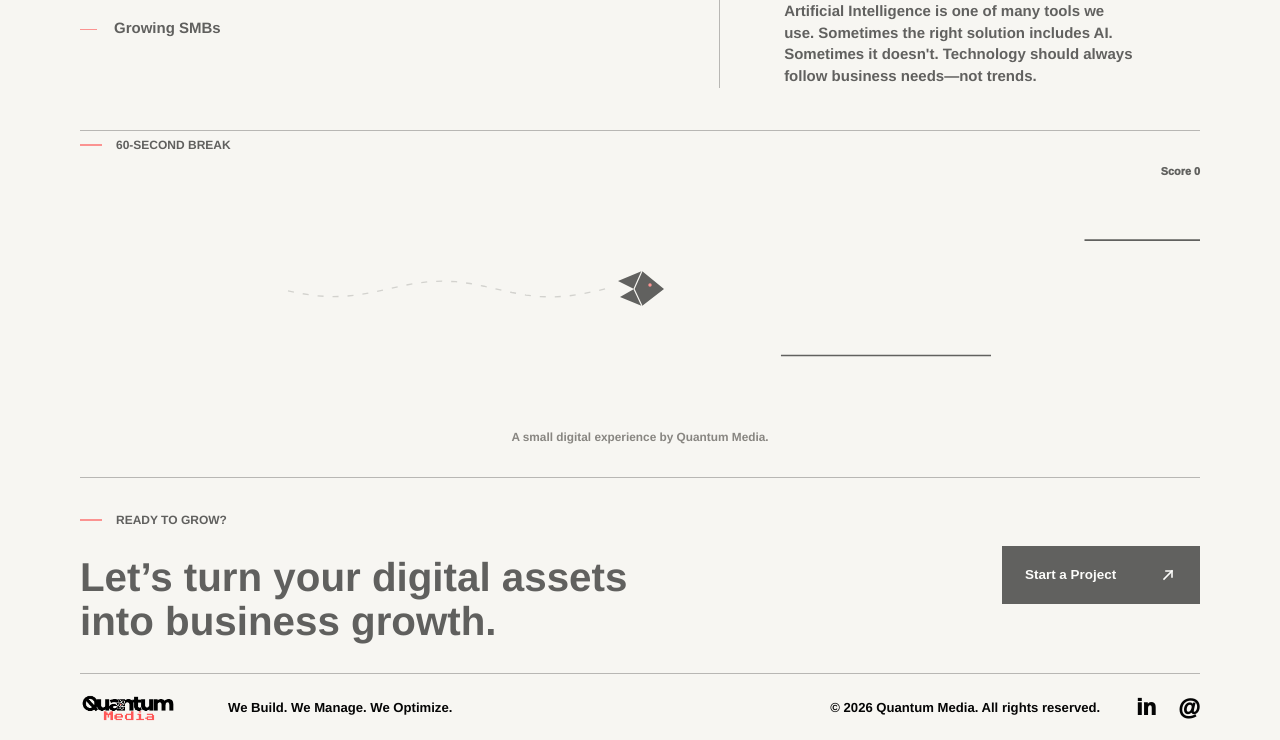
==== commit 9e34a2e3: "Finalize Quantum Media landing page" ====
--- a/index.html
+++ b/index.html
@@ -6,7 +6,7 @@
     <title>Quantum Media | Digital Solutions Studio</title>
     <meta
       name="description"
-      content="Quantum Media builds, manages, automates, optimizes, and scales digital assets that help businesses grow."
+      content="Quantum Media helps businesses build, manage, automate, optimize, and scale the digital assets that support long-term business growth."
       data-meta-description
     />
     <meta name="theme-color" content="#f7f6f2" data-theme-color />
@@ -16,7 +16,7 @@
     <meta property="og:title" content="Quantum Media | Digital Solutions Studio" data-og-title />
     <meta
       property="og:description"
-      content="We Build. We Manage. We Optimize. Digital assets designed around measurable business value."
+      content="Quantum Media helps businesses build, manage, automate, optimize, and scale the digital assets that support long-term business growth."
       data-og-description
     />
     <meta property="og:image" content="quantum-media-logo.png" />
@@ -25,20 +25,20 @@
     <link rel="icon" type="image/png" href="favicon-qm.png" />
     <link rel="preload" as="image" href="quantum-media-logo.png" />
     <link rel="preload" as="image" href="quantum-media-logo-dark.png" />
-    <link rel="stylesheet" href="styles.css" />
+    <link rel="stylesheet" href="styles.css?v=20260701-8" />
   </head>
   <body>
     <a class="skip-link" href="#main" data-i18n="skip">Skip to content</a>
 
     <header class="site-header">
       <a class="brand" href="#top" aria-label="Quantum Media home">
-       <img
-src="quantum-media-logo.png"
-alt="Quantum Media"
-data-logo
-data-logo-light="quantum-media-logo.png"
-data-logo-dark="quantum-media-logo-dark.png"
-/>
+        <img
+          src="quantum-media-logo.png"
+          alt="Quantum Media"
+          data-logo
+          data-logo-light="quantum-media-logo.png"
+          data-logo-dark="quantum-media-logo-dark.png"
+        />
       </a>
 
       <button
@@ -89,26 +89,63 @@
                 <strong data-i18n="heroLabel">Digital Solutions Studio</strong>
               </p>
               <h1 id="hero-title" data-i18n="heroTitle">
-                We build digital assets that grow businesses
+                We build digital solutions that grow your business
               </h1>
               <div class="button-row">
-                <a class="button button-primary" href="#contact">
+                <button class="button button-primary" type="button" data-project-open>
                   <span data-i18n="startProject">Start a Project</span>
-                  <span aria-hidden="true">&#8599;</span>
-                </a>
+                  <span aria-hidden="true">
+                    <svg viewBox="0 0 18 18" focusable="false">
+                      <path d="M5 13L13 5"></path>
+                      <path d="M7 5h6v6"></path>
+                    </svg>
+                  </span>
+                </button>
                 <a class="button button-secondary" href="#services">
                   <span data-i18n="exploreServices">Explore Services</span>
-                  <span aria-hidden="true">↗</span>
+                  <span aria-hidden="true">
+                    <svg viewBox="0 0 18 18" focusable="false">
+                      <path d="M5 13L13 5"></path>
+                      <path d="M7 5h6v6"></path>
+                    </svg>
+                  </span>
                 </a>
               </div>
             </div>
 
             <aside class="hero-copy">
               <p data-i18n="heroCopy">
-                Quantum Media is a Digital Solutions Studio that helps businesses build, manage,
-                automate, optimize, and scale their digital assets.
+                Quantum Media helps businesses build, manage, automate, optimize, and scale the
+                digital assets that support long-term business growth.
               </p>
             </aside>
+          </div>
+        </div>
+      </section>
+
+      <section class="section asset-section" id="assets" aria-labelledby="assets-title">
+        <div class="page-shell section-grid asset-grid">
+          <div>
+            <p class="section-label">
+              <span></span>
+              <strong data-i18n="assetsLabel">Strategic Foundation</strong>
+            </p>
+            <h2 id="assets-title" data-i18n="assetsTitle">
+              Every digital asset should create measurable business value.
+            </h2>
+          </div>
+          <div class="body-copy">
+            <p data-i18n="assetsCopyOne">
+              Your website, customer communication, automations, analytics, and software should
+              work together as one business system.
+            </p>
+            <p data-i18n="assetsCopyTwo">
+              Every digital asset should support growth, improve operations, and create better
+              customer experiences.
+            </p>
+            <p data-i18n="assetsCopyThree">
+              Technology only creates value when it improves how a business operates.
+            </p>
           </div>
         </div>
       </section>
@@ -121,17 +158,17 @@
               <strong data-i18n="aboutLabel">About Us</strong>
             </p>
             <h2 id="about-title" data-i18n="aboutTitle">
-              Digital assets should create measurable business value.
+              Technology follows business. Not the other way around.
             </h2>
           </div>
           <div class="body-copy">
             <p data-i18n="aboutCopyOne">
-              Every modern business relies on digital assets: websites, customer communication
-              channels, automations, analytics, and software.
+              Many businesses rely on disconnected websites, tools, workflows, and customer
+              touchpoints.
             </p>
             <p data-i18n="aboutCopyTwo">
-              Quantum Media helps companies turn those assets into systems that support growth,
-              improve operations, and create better customer experiences.
+              Quantum Media helps simplify that complexity by building practical digital systems
+              designed around business operations, customer experience, and measurable growth.
             </p>
           </div>
         </div>
@@ -151,50 +188,115 @@
               <h3 data-i18n="buildTitle">Build</h3>
               <i></i>
               <p data-i18n="buildCopy">
-                Landing pages, business websites, corporate websites, redesigns,
-                conversion-focused UX, and mobile experiences.
-              </p>
-              <a href="#contact" aria-label="Start a build project">→</a>
+                Create the digital foundation your business needs through websites, landing pages,
+                mobile experiences, and conversion-focused design.
+              </p>
+              <a href="#contact" aria-label="Start a build project">
+                <svg viewBox="0 0 32 18" aria-hidden="true" focusable="false">
+                  <path d="M2 9h25"></path>
+                  <path d="M22 4l5 5-5 5"></path>
+                </svg>
+              </a>
             </article>
             <article class="service-card">
               <span>02</span>
               <h3 data-i18n="manageTitle">Manage</h3>
               <i></i>
               <p data-i18n="manageCopy">
-                Monthly website administration, content updates, hosting support, security
-                monitoring, and technical maintenance.
-              </p>
-              <a href="#contact" aria-label="Start a management project">→</a>
+                Keep every digital asset secure, updated, monitored, and performing at its best.
+              </p>
+              <a href="#contact" aria-label="Start a management project">
+                <svg viewBox="0 0 32 18" aria-hidden="true" focusable="false">
+                  <path d="M2 9h25"></path>
+                  <path d="M22 4l5 5-5 5"></path>
+                </svg>
+              </a>
             </article>
             <article class="service-card">
               <span>03</span>
               <h3 data-i18n="automateTitle">Automate</h3>
               <i></i>
               <p data-i18n="automateCopy">
-                Lead routing, CRM integrations, appointment scheduling, internal workflows,
-                customer support automation, and AI-enabled processes.
-              </p>
-              <a href="#contact" aria-label="Start an automation project">→</a>
+                Connect systems, remove repetitive work, and improve operational efficiency with
+                practical automation.
+              </p>
+              <a href="#contact" aria-label="Start an automation project">
+                <svg viewBox="0 0 32 18" aria-hidden="true" focusable="false">
+                  <path d="M2 9h25"></path>
+                  <path d="M22 4l5 5-5 5"></path>
+                </svg>
+              </a>
             </article>
             <article class="service-card">
               <span>04</span>
               <h3 data-i18n="optimizeTitle">Optimize</h3>
               <i></i>
               <p data-i18n="optimizeCopy">
-                Conversion audits, revenue leak analysis, funnel reviews, analytics
-                implementation, performance reports, and optimization roadmaps.
-              </p>
-              <a href="#contact" aria-label="Start an optimization project">→</a>
+                Measure performance, identify opportunities, improve conversion, and continuously
+                optimize business outcomes.
+              </p>
+              <a href="#contact" aria-label="Start an optimization project">
+                <svg viewBox="0 0 32 18" aria-hidden="true" focusable="false">
+                  <path d="M2 9h25"></path>
+                  <path d="M22 4l5 5-5 5"></path>
+                </svg>
+              </a>
             </article>
             <article class="service-card">
               <span>05</span>
               <h3 data-i18n="scaleTitle">Scale</h3>
               <i></i>
               <p data-i18n="scaleCopy">
-                Custom software, AI applications, internal tools, digital transformation projects,
-                and scalable digital infrastructure.
-              </p>
-              <a href="#contact" aria-label="Start a scale project">→</a>
+                Expand your digital capabilities through software, AI-enabled solutions,
+                integrations, and systems that support long-term growth.
+              </p>
+              <a href="#contact" aria-label="Start a scale project">
+                <svg viewBox="0 0 32 18" aria-hidden="true" focusable="false">
+                  <path d="M2 9h25"></path>
+                  <path d="M22 4l5 5-5 5"></path>
+                </svg>
+              </a>
+            </article>
+          </div>
+        </div>
+      </section>
+
+      <section class="section why-section" id="why" aria-labelledby="why-title">
+        <div class="page-shell">
+          <p class="section-label">
+            <span></span>
+            <strong data-i18n="whyLabel">Our Principles</strong>
+          </p>
+          <h2 class="sr-only" id="why-title" data-i18n="whyLabel">Our Principles</h2>
+
+          <div class="why-grid">
+            <article class="why-card">
+              <span>01</span>
+              <h3 data-i18n="whyOneTitle">Business First</h3>
+              <p data-i18n="whyOneCopy">
+                Every technology decision should support business goals.
+              </p>
+            </article>
+            <article class="why-card">
+              <span>02</span>
+              <h3 data-i18n="whyTwoTitle">Build for the Long Term</h3>
+              <p data-i18n="whyTwoCopy">
+                Create solutions that remain valuable as the business grows.
+              </p>
+            </article>
+            <article class="why-card">
+              <span>03</span>
+              <h3 data-i18n="whyThreeTitle">Keep Technology Practical</h3>
+              <p data-i18n="whyThreeCopy">
+                Technology should simplify operations, never complicate them.
+              </p>
+            </article>
+            <article class="why-card">
+              <span>04</span>
+              <h3 data-i18n="whyFourTitle">Optimize Continuously</h3>
+              <p data-i18n="whyFourCopy">
+                Launch is only the beginning. Improvement never stops.
+              </p>
             </article>
           </div>
         </div>
@@ -213,28 +315,29 @@
               <span>1</span>
               <h3 data-i18n="discoverTitle">Discover</h3>
               <p data-i18n="discoverCopy">
-                We start by understanding your business, customers, operations, and objectives.
+                Understand the business, customers, operations, and objectives.
               </p>
             </li>
             <li>
               <span>2</span>
               <h3 data-i18n="designTitle">Design</h3>
               <p data-i18n="designCopy">
-                We design digital solutions aligned with your goals and built for impact.
+                Create digital solutions aligned with measurable business goals.
               </p>
             </li>
             <li>
               <span>3</span>
               <h3 data-i18n="deployTitle">Deploy</h3>
               <p data-i18n="deployCopy">
-                We launch efficiently with minimal disruption and full technical excellence.
+                Launch efficiently with minimal disruption and technical excellence.
               </p>
             </li>
             <li>
               <span>4</span>
               <h3 data-i18n="processOptimizeTitle">Optimize</h3>
               <p data-i18n="processOptimizeCopy">
-                We measure performance and continuously improve outcomes that drive growth.
+                Measure performance, identify improvements, and continuously increase business
+                value.
               </p>
             </li>
           </ol>
@@ -308,9 +411,35 @@
             </p>
             <h2 id="ai-title" data-i18n="aiTitle">AI is a tool, not the product.</h2>
             <p data-i18n="aiCopy">
-              We implement AI only when it creates measurable business value. Sometimes the right
-              solution includes AI. Sometimes it does not. Technology should always follow business
-              needs, not trends.
+              Artificial Intelligence is one of many tools we use. Sometimes the right solution
+              includes AI. Sometimes it doesn't. Technology should always follow business
+              needs—not trends.
+            </p>
+          </div>
+        </div>
+      </section>
+
+      <section class="section showcase-section" aria-labelledby="showcase-title" data-showcase-section>
+        <div class="page-shell showcase-grid">
+          <div>
+            <p class="section-label">
+              <span></span>
+              <strong id="showcase-title" data-i18n="showcaseLabel">60-second break</strong>
+            </p>
+          </div>
+
+          <div class="showcase-experience" aria-label="Quantum Media interactive showcase">
+            <div class="showcase-stage">
+              <span class="showcase-score" data-showcase-score>Score 0</span>
+              <canvas
+                width="420"
+                height="220"
+                aria-label="Minimal origami bird game"
+                data-showcase-canvas
+              ></canvas>
+            </div>
+            <p class="showcase-caption" data-i18n="showcaseCaption">
+              A small digital experience by Quantum Media.
             </p>
           </div>
         </div>
@@ -324,13 +453,18 @@
               <strong data-i18n="readyLabel">Ready to Grow?</strong>
             </p>
             <h2 id="contact-title" data-i18n="contactTitle">
-              Let's turn your digital assets into business growth.
+              Let’s turn your digital assets into business growth.
             </h2>
           </div>
-          <a class="button button-primary" href="#top">
+          <button class="button button-primary" type="button" data-project-open>
             <span data-i18n="startProject">Start a Project</span>
-            <span aria-hidden="true">↗</span>
-          </a>
+            <span aria-hidden="true">
+              <svg viewBox="0 0 18 18" focusable="false">
+                <path d="M5 13L13 5"></path>
+                <path d="M7 5h6v6"></path>
+              </svg>
+            </span>
+          </button>
         </div>
       </section>
     </main>
@@ -349,6 +483,105 @@
       </div>
     </footer>
 
-    <script src="script.js"></script>
+    <div class="project-modal" aria-hidden="true" data-project-modal>
+      <button
+        class="project-modal__backdrop"
+        type="button"
+        aria-label="Close contact form"
+        data-project-close
+        data-i18n-aria="modalClose"
+      ></button>
+      <section
+        class="project-dialog"
+        role="dialog"
+        aria-modal="true"
+        aria-labelledby="project-modal-title"
+      >
+        <button
+          class="project-close"
+          type="button"
+          aria-label="Close contact form"
+          data-project-close
+          data-i18n-aria="modalClose"
+        >
+          <span></span>
+          <span></span>
+        </button>
+        <p class="section-label">
+          <span></span>
+          <strong data-i18n="modalLabel">Start a Project</strong>
+        </p>
+        <h2 id="project-modal-title" data-i18n="modalTitle">Tell us about your project.</h2>
+
+        <form class="project-form" data-project-form>
+          <div class="form-grid">
+            <label>
+              <span data-i18n="firstNameLabel">First Name</span>
+              <input type="text" name="first-name" autocomplete="given-name" required />
+            </label>
+            <label>
+              <span data-i18n="lastNameLabel">Last Name</span>
+              <input type="text" name="last-name" autocomplete="family-name" required />
+            </label>
+            <label>
+              <span data-i18n="companyLabel">Company</span>
+              <input type="text" name="company" autocomplete="organization" required />
+            </label>
+            <label>
+              <span data-i18n="businessEmailLabel">Business Email</span>
+              <input type="email" name="email" autocomplete="email" required />
+            </label>
+            <label>
+              <span data-i18n="phoneLabel">Phone (optional)</span>
+              <input type="tel" name="phone" autocomplete="tel" />
+            </label>
+            <label>
+              <span data-i18n="websiteLabel">Website (optional)</span>
+              <input type="url" name="website" autocomplete="url" />
+            </label>
+            <label>
+              <span data-i18n="projectTypeLabel">Project Type</span>
+              <select name="project-type" required>
+                <option value="" data-i18n="selectPlaceholder">Select one</option>
+                <option value="website" data-i18n="projectTypeWebsite">Website or Landing Page</option>
+                <option value="automation" data-i18n="projectTypeAutomation">Automation</option>
+                <option value="optimization" data-i18n="projectTypeOptimization">Optimization</option>
+                <option value="software" data-i18n="projectTypeSoftware">Software or Integrations</option>
+                <option value="management" data-i18n="projectTypeManagement">Ongoing Management</option>
+              </select>
+            </label>
+            <label>
+              <span data-i18n="budgetLabel">Estimated Budget</span>
+              <select name="budget" required>
+                <option value="" data-i18n="selectPlaceholder">Select one</option>
+                <option value="under-5k" data-i18n="budgetOne">Under $5,000</option>
+                <option value="5k-10k" data-i18n="budgetTwo">$5,000 - $10,000</option>
+                <option value="10k-25k" data-i18n="budgetThree">$10,000 - $25,000</option>
+                <option value="25k-plus" data-i18n="budgetFour">$25,000+</option>
+                <option value="not-sure" data-i18n="budgetFive">Not sure yet</option>
+              </select>
+            </label>
+            <label class="form-full">
+              <span data-i18n="projectDetailsLabel">Tell us about your project</span>
+              <textarea name="project-details" rows="5" required></textarea>
+            </label>
+          </div>
+          <div class="form-actions">
+            <button class="button button-primary" type="submit">
+              <span data-i18n="submitProject">Submit</span>
+              <span aria-hidden="true">
+                <svg viewBox="0 0 18 18" focusable="false">
+                  <path d="M5 13L13 5"></path>
+                  <path d="M7 5h6v6"></path>
+                </svg>
+              </span>
+            </button>
+            <p class="form-status" role="status" aria-live="polite" data-project-status></p>
+          </div>
+        </form>
+      </section>
+    </div>
+
+    <script src="script.js?v=20260701-8"></script>
   </body>
 </html>
--- a/styles.css
+++ b/styles.css
@@ -49,6 +49,10 @@
   overflow: hidden;
 }
 
+body.modal-open {
+  overflow: hidden;
+}
+
 img {
   display: block;
   max-width: 100%;
@@ -317,6 +321,7 @@
 }
 
 .button {
+  appearance: none;
   display: inline-flex;
   align-items: center;
   justify-content: space-between;
@@ -325,10 +330,38 @@
   min-height: 58px;
   padding: 0 22px;
   border: 1px solid var(--text);
+  border-radius: 0;
+  cursor: pointer;
+  font-family: inherit;
   font-size: 0.84rem;
   font-weight: 900;
+  line-height: 1;
+  text-align: left;
   transition: transform 150ms ease, border-color 150ms ease, background 150ms ease,
     color 150ms ease;
+}
+
+.button span[aria-hidden="true"] {
+  position: relative;
+  display: inline-flex;
+  align-items: center;
+  justify-content: center;
+  width: 18px;
+  height: 18px;
+  flex: 0 0 18px;
+  font-size: 0;
+  line-height: 0;
+}
+
+.button span[aria-hidden="true"] svg {
+  width: 18px;
+  height: 18px;
+  fill: none;
+  stroke: currentColor;
+  stroke-width: 1.6;
+  stroke-linecap: square;
+  stroke-linejoin: miter;
+  vector-effect: non-scaling-stroke;
 }
 
 .button:hover,
@@ -358,6 +391,18 @@
   color: var(--accent);
 }
 
+body.section-focus-enabled main > section {
+  opacity: 0.62;
+  transform: translateY(12px);
+  transition: opacity 420ms ease, transform 420ms ease;
+  will-change: opacity, transform;
+}
+
+body.section-focus-enabled main > section.is-in-view {
+  opacity: 1;
+  transform: translateY(0);
+}
+
 .hero .page-shell,
 .section > .page-shell {
   border-bottom: 1px solid var(--line);
@@ -371,6 +416,7 @@
 }
 
 .about-grid h2,
+.asset-grid h2,
 .philosophy-grid h2,
 .ai-card h2,
 .contact-grid h2 {
@@ -387,6 +433,7 @@
 
 .body-copy p,
 .ai-card p,
+.why-card p,
 .service-card p,
 .process-timeline p {
   margin-bottom: 0;
@@ -403,9 +450,11 @@
 }
 
 .services-section .section-label,
+.why-section .section-label,
 .philosophy-grid .section-label,
 #process .section-label,
 .serve-ai-section .section-label,
+.showcase-section .section-label,
 .contact-section .section-label {
   margin-bottom: 30px;
 }
@@ -458,11 +507,27 @@
 }
 
 .service-card a {
+  position: relative;
+  display: inline-flex;
+  align-items: center;
+  width: 32px;
+  height: 18px;
   margin-top: auto;
   color: var(--accent);
-  font-size: 1.55rem;
-  line-height: 1;
+  font-size: 0;
+  line-height: 0;
   transition: transform 150ms ease;
+}
+
+.service-card a svg {
+  width: 32px;
+  height: 18px;
+  fill: none;
+  stroke: currentColor;
+  stroke-width: 1.6;
+  stroke-linecap: square;
+  stroke-linejoin: miter;
+  vector-effect: non-scaling-stroke;
 }
 
 .service-card a:hover,
@@ -470,10 +535,55 @@
   transform: translateX(5px);
 }
 
+.why-section .page-shell {
+  padding: 34px 0 42px;
+}
+
+.why-grid {
+  display: grid;
+  grid-template-columns: repeat(4, minmax(0, 1fr));
+}
+
+.why-card {
+  min-height: 220px;
+  display: flex;
+  flex-direction: column;
+  padding: 0 28px 0 0;
+  border-right: 1px solid var(--line-soft);
+}
+
+.why-card + .why-card {
+  padding-left: 28px;
+}
+
+.why-card:last-child {
+  border-right: 0;
+}
+
+.why-card span {
+  margin-bottom: 22px;
+  font-size: 0.8rem;
+  font-weight: 950;
+}
+
+.why-card h3 {
+  max-width: 210px;
+  margin-bottom: 24px;
+  font-size: 1.2rem;
+  font-weight: 900;
+  line-height: 1.12;
+}
+
+.why-card p {
+  max-width: 220px;
+  font-size: 0.86rem;
+  line-height: 1.55;
+}
+
 .philosophy-grid {
   display: grid;
-  grid-template-columns: minmax(0, 0.9fr) minmax(460px, 1.1fr);
-  gap: 74px;
+  grid-template-columns: minmax(0, 1fr) minmax(460px, 0.86fr);
+  gap: 80px;
   padding: 38px 0 46px;
 }
 
@@ -520,8 +630,8 @@
 .process-timeline::before {
   position: absolute;
   top: 14px;
-  right: 10%;
-  left: 5%;
+  right: calc(25% - 15px);
+  left: 15px;
   height: 1px;
   content: "";
   background: var(--line);
@@ -566,8 +676,8 @@
 
 .serve-ai-grid {
   display: grid;
-  grid-template-columns: minmax(0, 1fr) minmax(340px, 0.96fr);
-  gap: 68px;
+  grid-template-columns: minmax(0, 1fr) minmax(340px, 0.86fr);
+  gap: 80px;
   padding: 34px 0 42px;
 }
 
@@ -612,6 +722,61 @@
   line-height: 1.45;
 }
 
+.showcase-section .page-shell {
+  padding: 28px 0 30px;
+}
+
+.showcase-grid {
+  position: relative;
+  display: block;
+}
+
+.showcase-grid > div:first-child {
+  position: absolute;
+  top: 0;
+  left: 0;
+  z-index: 2;
+}
+
+.showcase-experience {
+  width: 100%;
+}
+
+.showcase-stage {
+  position: relative;
+  width: 100%;
+  margin-left: auto;
+}
+
+.showcase-stage canvas {
+  display: block;
+  width: 100%;
+  height: 260px;
+  background: var(--bg);
+  cursor: pointer;
+  touch-action: manipulation;
+}
+
+.showcase-score {
+  position: absolute;
+  top: 8px;
+  right: 0;
+  z-index: 1;
+  color: var(--text);
+  font-size: 0.68rem;
+  font-weight: 950;
+  line-height: 1;
+}
+
+.showcase-caption {
+  width: 100%;
+  margin: 10px 0 0 auto;
+  color: var(--muted);
+  font-size: 0.74rem;
+  font-weight: 750;
+  text-align: center;
+}
+
 .contact-grid {
   display: grid;
   grid-template-columns: 1fr auto;
@@ -664,6 +829,158 @@
   transform: translateY(-2px);
 }
 
+.project-modal {
+  position: fixed;
+  inset: 0;
+  z-index: 100;
+  display: grid;
+  place-items: center;
+  padding: 30px;
+  opacity: 1;
+  visibility: visible;
+  transition: opacity 150ms ease, visibility 150ms ease;
+}
+
+.project-modal[aria-hidden="true"] {
+  pointer-events: none;
+  opacity: 0;
+  visibility: hidden;
+}
+
+.project-modal__backdrop {
+  position: absolute;
+  inset: 0;
+  border: 0;
+  background: rgba(247, 246, 242, 0.94);
+  cursor: pointer;
+}
+
+body.theme-dark .project-modal__backdrop {
+  background: rgba(2, 2, 2, 0.94);
+}
+
+.project-dialog {
+  position: relative;
+  z-index: 1;
+  width: min(760px, 100%);
+  max-height: calc(100vh - 60px);
+  padding: 34px;
+  overflow: auto;
+  border: 1px solid rgba(5, 5, 5, 0.42);
+  background: #ffffff;
+  color: #050505;
+}
+
+.project-close {
+  position: absolute;
+  top: 18px;
+  right: 18px;
+  width: 34px;
+  height: 34px;
+  padding: 0;
+  border: 1px solid rgba(5, 5, 5, 0.42);
+  border-radius: 0;
+  background: transparent;
+  color: #050505;
+  cursor: pointer;
+}
+
+.project-close span {
+  position: absolute;
+  top: 15px;
+  left: 8px;
+  width: 16px;
+  height: 1px;
+  background: currentColor;
+}
+
+.project-close span:first-child {
+  transform: rotate(45deg);
+}
+
+.project-close span:last-child {
+  transform: rotate(-45deg);
+}
+
+.project-dialog .section-label {
+  margin-bottom: 26px;
+}
+
+.project-dialog h2 {
+  max-width: 560px;
+  margin-bottom: 0;
+  font-size: 2.4rem;
+  font-weight: 900;
+  line-height: 1.08;
+}
+
+.project-form {
+  margin-top: 30px;
+}
+
+.form-grid {
+  display: grid;
+  grid-template-columns: repeat(2, minmax(0, 1fr));
+  gap: 18px;
+}
+
+.project-form label {
+  display: grid;
+  gap: 8px;
+  color: #050505;
+  font-size: 0.72rem;
+  font-weight: 950;
+  text-transform: uppercase;
+}
+
+.project-form input,
+.project-form select,
+.project-form textarea {
+  width: 100%;
+  min-height: 46px;
+  padding: 0 12px;
+  border: 1px solid rgba(5, 5, 5, 0.18);
+  border-radius: 0;
+  background: transparent;
+  color: #050505;
+  font: inherit;
+  font-weight: 700;
+}
+
+.project-form textarea {
+  min-height: 128px;
+  padding: 12px;
+  resize: vertical;
+}
+
+.project-form input:focus,
+.project-form select:focus,
+.project-form textarea:focus,
+.project-close:focus-visible {
+  outline: 1px solid var(--accent);
+  outline-offset: 0;
+  border-color: var(--accent);
+}
+
+.form-full {
+  grid-column: 1 / -1;
+}
+
+.form-actions {
+  display: flex;
+  flex-wrap: wrap;
+  gap: 22px;
+  align-items: center;
+  margin-top: 24px;
+}
+
+.form-status {
+  margin: 0;
+  color: #050505;
+  font-size: 0.85rem;
+  font-weight: 850;
+}
+
 @media (max-width: 1040px) {
   .page-shell {
     width: min(calc(100% - 60px), var(--max-width));
@@ -691,8 +1008,28 @@
   .hero-grid,
   .section-grid,
   .philosophy-grid,
-  .serve-ai-grid {
+  .serve-ai-grid,
+  .showcase-grid {
     gap: 48px;
+  }
+
+  .why-grid {
+    grid-template-columns: repeat(2, minmax(0, 1fr));
+    gap: 32px 0;
+  }
+
+  .why-card:nth-child(2) {
+    border-right: 0;
+  }
+
+  .why-card:nth-child(3) {
+    padding-left: 0;
+  }
+
+  .why-card:nth-child(3),
+  .why-card:nth-child(4) {
+    padding-top: 26px;
+    border-top: 1px solid var(--line-soft);
   }
 
   .services-grid {
@@ -795,9 +1132,15 @@
 
   .hero-grid,
   .section-grid,
+  .asset-grid,
   .serve-ai-grid,
+  .showcase-grid,
   .contact-grid {
     grid-template-columns: 1fr;
+  }
+
+  .showcase-section {
+    display: none;
   }
 
   .hero-grid {
@@ -828,12 +1171,14 @@
   }
 
   .about-grid h2,
+  .asset-grid h2,
   .philosophy-grid h2,
   .contact-grid h2 {
     font-size: 2.42rem;
   }
 
   .services-grid,
+  .why-grid,
   .process-timeline,
   .principle-list,
   .serve-list {
@@ -857,6 +1202,24 @@
     max-width: none;
   }
 
+  .why-card:nth-child(n) {
+    min-height: auto;
+    padding: 0 0 26px;
+    border-top: 0;
+    border-right: 0;
+    border-bottom: 1px solid var(--line-soft);
+  }
+
+  .why-card + .why-card {
+    padding-top: 26px;
+    padding-left: 0;
+  }
+
+  .why-card h3,
+  .why-card p {
+    max-width: none;
+  }
+
   .principle-list {
     gap: 0;
   }
@@ -892,6 +1255,23 @@
     align-items: start;
   }
 
+  .project-modal {
+    padding: 18px;
+  }
+
+  .project-dialog {
+    max-height: calc(100vh - 36px);
+    padding: 26px;
+  }
+
+  .project-dialog h2 {
+    font-size: 2rem;
+  }
+
+  .form-grid {
+    grid-template-columns: 1fr;
+  }
+
   .footer-grid {
     grid-template-columns: 1fr;
     gap: 16px;
@@ -940,39 +1320,10 @@
   }
 
   .about-grid h2,
+  .asset-grid h2,
   .philosophy-grid h2,
   .contact-grid h2 {
     font-size: 2rem;
-  }
-}
-@media (max-width: 760px) {
-  main > section,
-  .site-footer {
-    opacity: 0.48;
-    transform: translateY(14px);
-    transition: opacity 420ms ease, transform 420ms ease;
-    will-change: opacity, transform;
-  }
-
-  main > section.is-in-view,
-  .site-footer.is-in-view {
-    opacity: 1;
-    transform: translateY(0);
-  }
-
-  .button span[aria-hidden="true"] {
-    font-family: Inter, "Helvetica Neue", Arial, sans-serif;
-    font-size: 1rem;
-    line-height: 1;
-    font-weight: 900;
-    color: currentColor;
-  }
-
-  .service-card a {
-    font-family: Inter, "Helvetica Neue", Arial, sans-serif;
-    font-size: 1.35rem;
-    line-height: 1;
-    color: var(--accent);
   }
 }
 
@@ -986,8 +1337,7 @@
     animation-iteration-count: 1 !important;
   }
 
-  main > section,
-  .site-footer {
+  body.section-focus-enabled main > section {
     opacity: 1 !important;
     transform: none !important;
   }
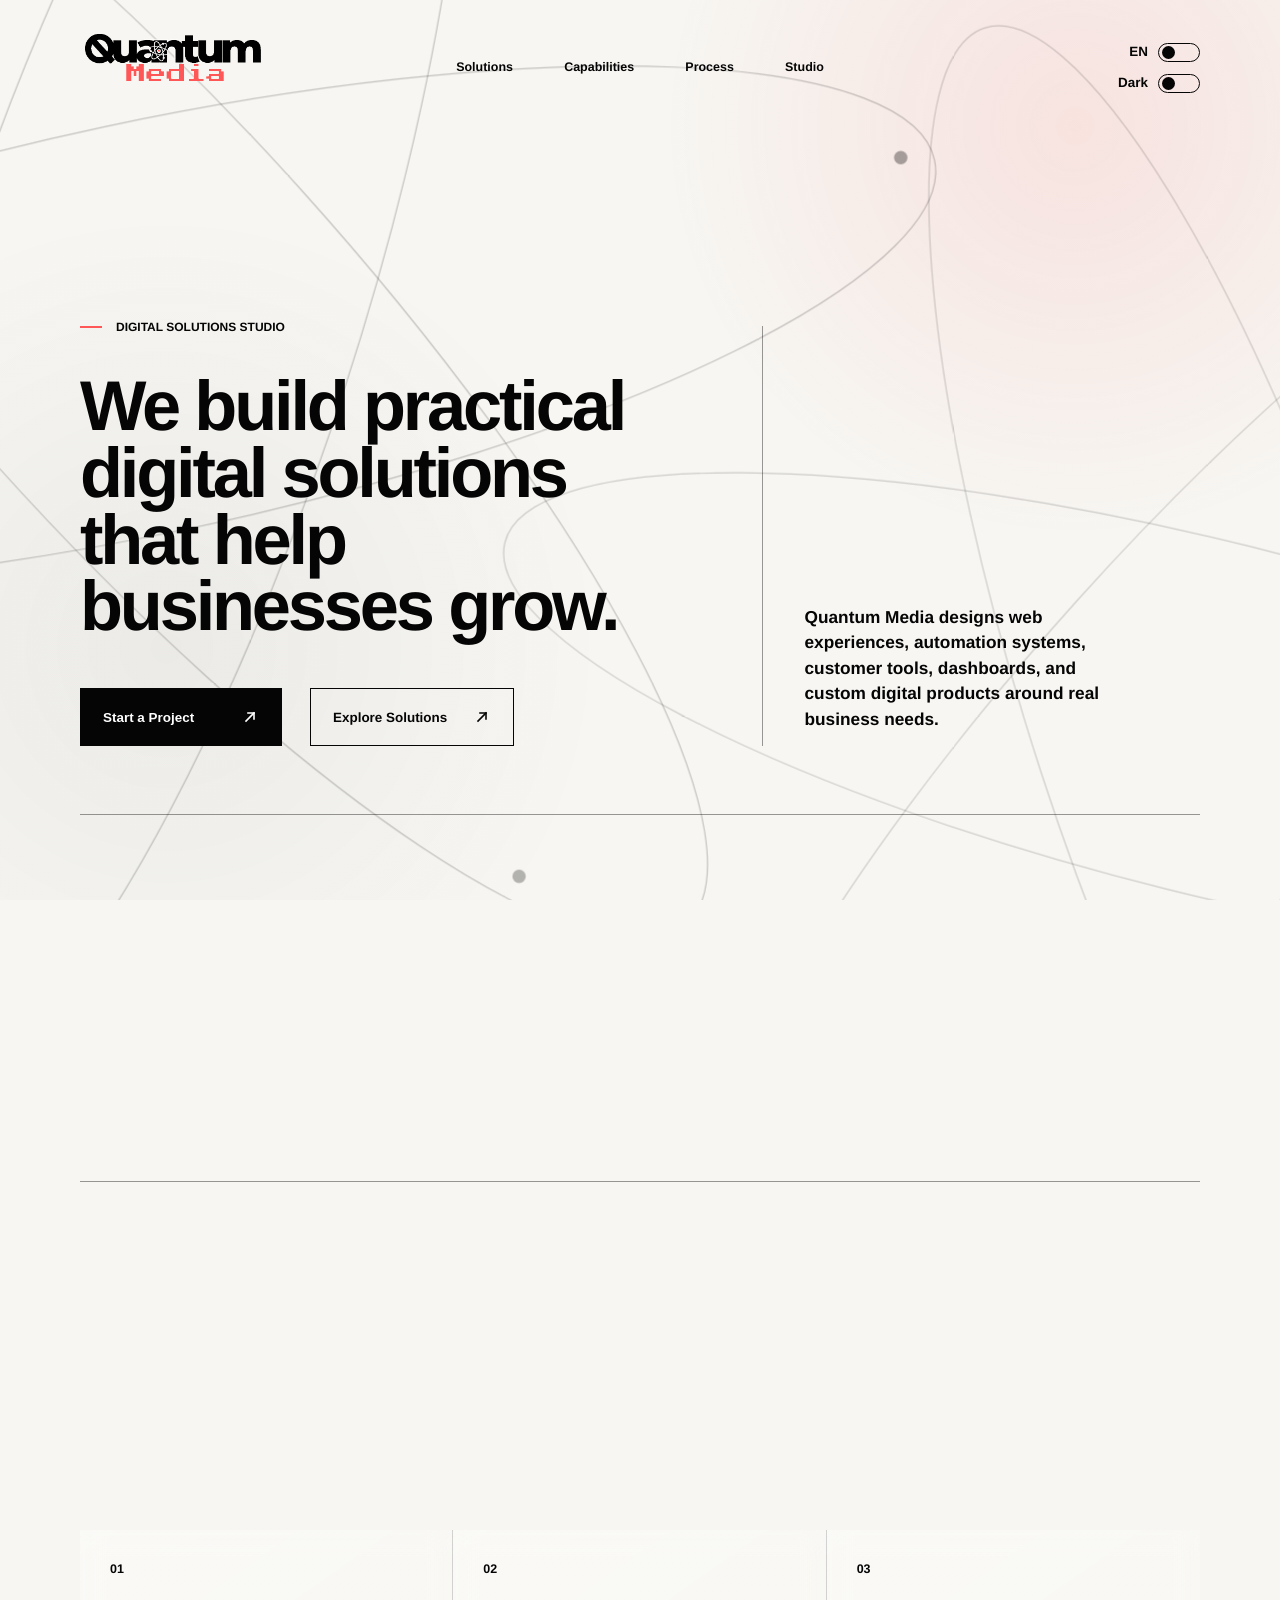
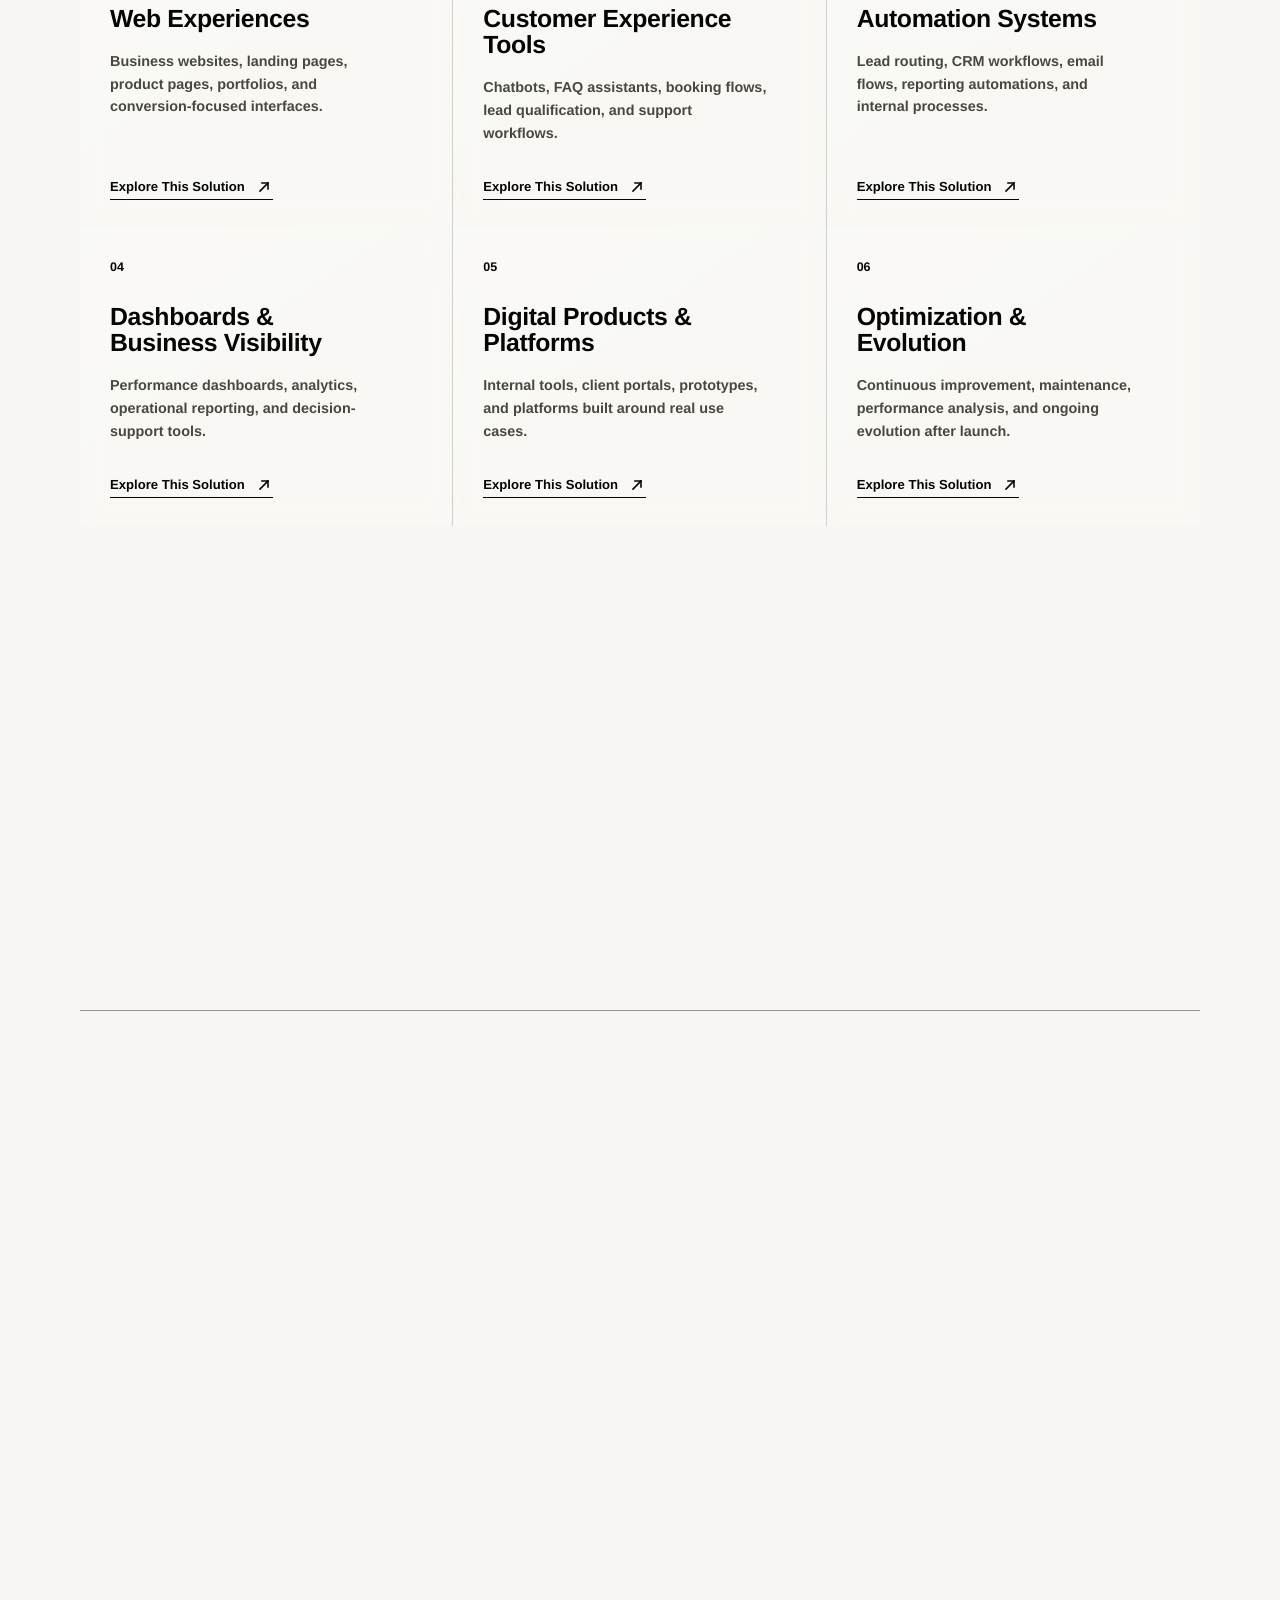
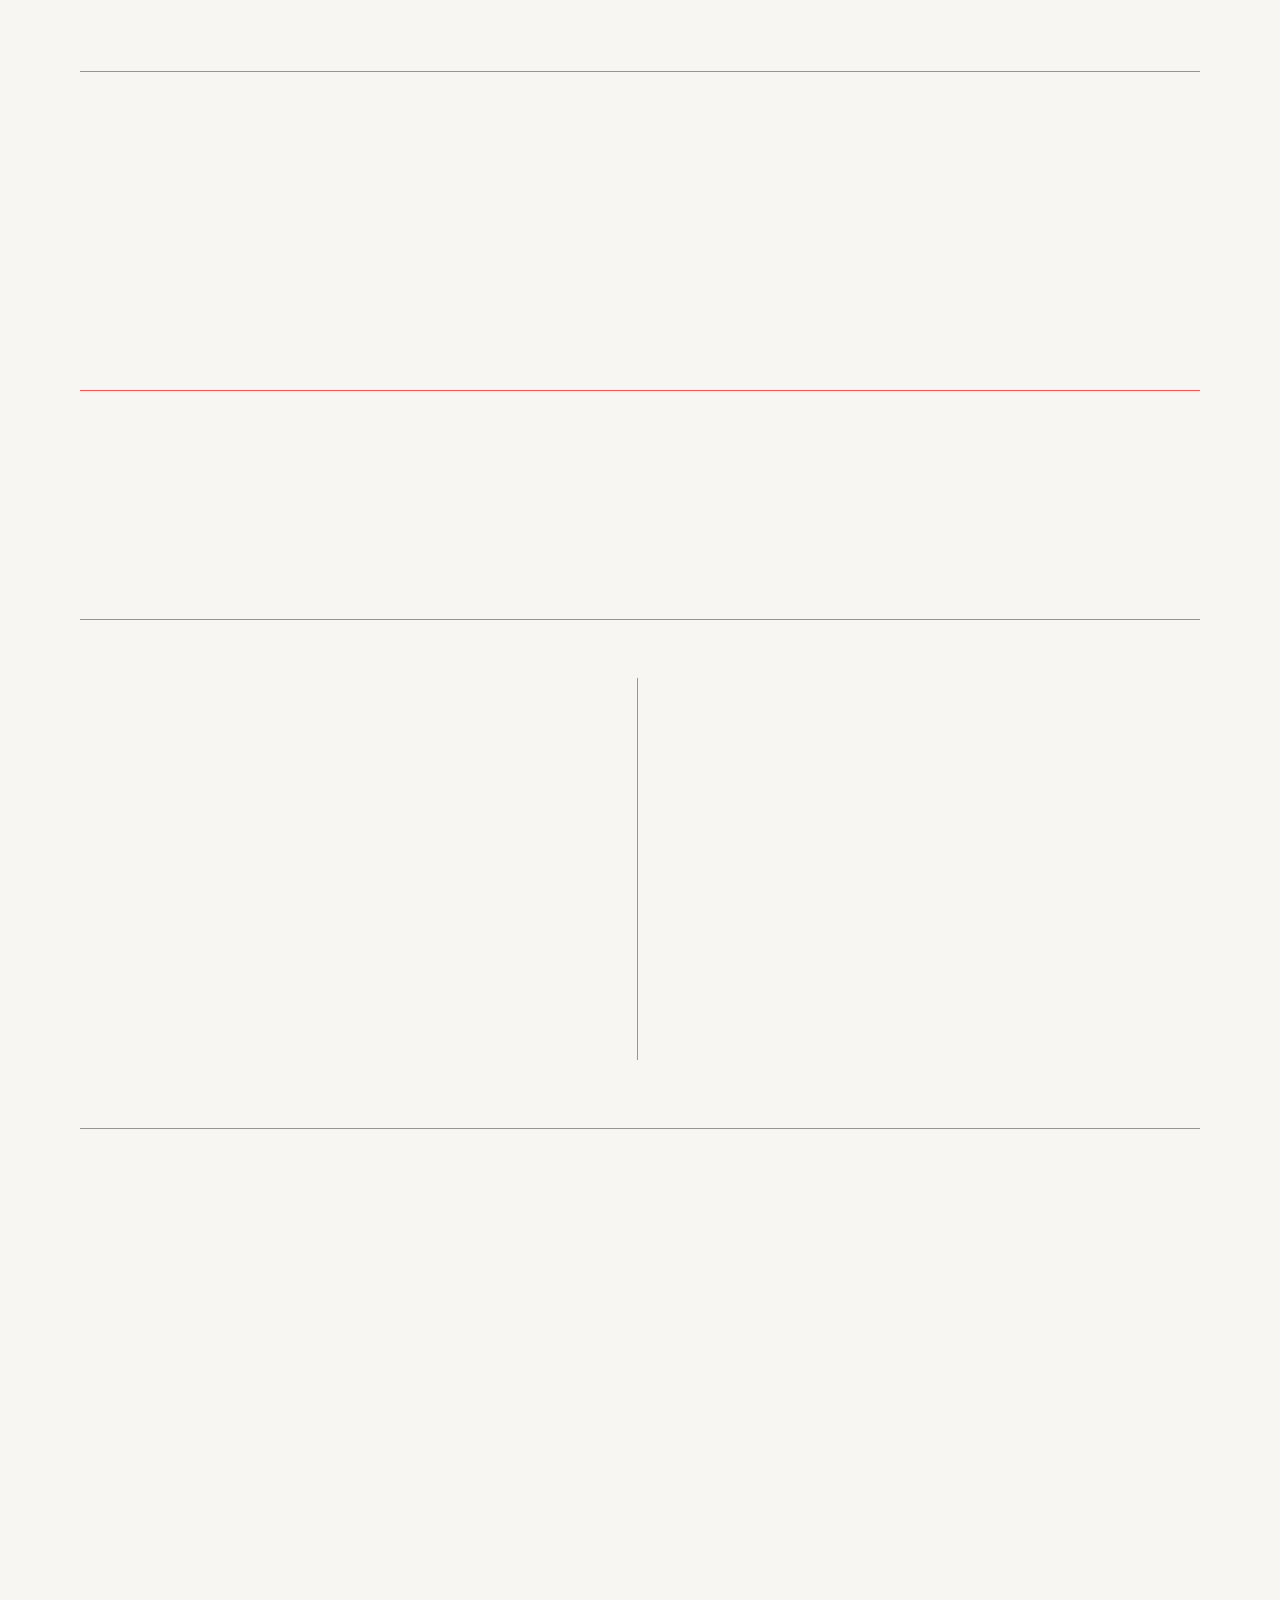
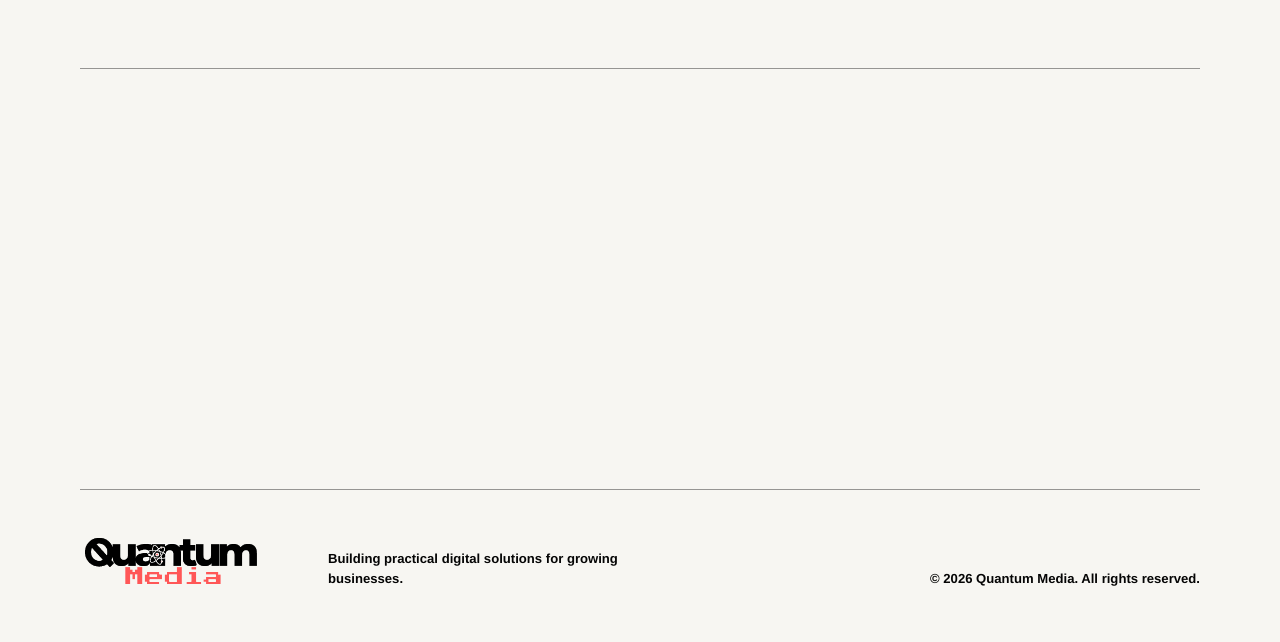
==== commit 85c9ef97: "Harden and publish Quantum Media site" ====
--- a/index.html
+++ b/index.html
@@ -1,37 +1,59 @@
-<!DOCTYPE html>
+<!doctype html>
 <html lang="en">
   <head>
     <meta charset="UTF-8" />
     <meta name="viewport" content="width=device-width, initial-scale=1.0" />
+    <meta
+      http-equiv="Content-Security-Policy"
+      content="default-src 'self'; base-uri 'none'; object-src 'none'; frame-src 'none'; img-src 'self' data:; font-src 'self'; style-src 'self'; script-src 'self'; connect-src 'none'; media-src 'none'; worker-src 'none'; manifest-src 'self'; form-action https://formsubmit.co"
+    />
+    <meta name="referrer" content="no-referrer" />
     <title>Quantum Media | Digital Solutions Studio</title>
     <meta
       name="description"
-      content="Quantum Media helps businesses build, manage, automate, optimize, and scale the digital assets that support long-term business growth."
+      content="Quantum Media designs practical web experiences, automation systems, customer tools, dashboards, and custom digital products around real business needs."
       data-meta-description
     />
     <meta name="theme-color" content="#f7f6f2" data-theme-color />
     <meta name="robots" content="index, follow" />
-
+    <link rel="canonical" href="https://patbehar.github.io/QuantumMedia/" />
     <meta property="og:type" content="website" />
+    <meta property="og:url" content="https://patbehar.github.io/QuantumMedia/" />
     <meta property="og:title" content="Quantum Media | Digital Solutions Studio" data-og-title />
     <meta
       property="og:description"
-      content="Quantum Media helps businesses build, manage, automate, optimize, and scale the digital assets that support long-term business growth."
+      content="Practical digital solutions designed around real business needs."
       data-og-description
     />
-    <meta property="og:image" content="quantum-media-logo.png" />
+    <meta property="og:image" content="https://patbehar.github.io/QuantumMedia/quantum-media-logo.png" />
     <meta property="og:site_name" content="Quantum Media" />
-
-    <link rel="icon" type="image/png" href="favicon-qm.png" />
-    <link rel="preload" as="image" href="quantum-media-logo.png" />
-    <link rel="preload" as="image" href="quantum-media-logo-dark.png" />
-    <link rel="stylesheet" href="styles.css?v=20260701-8" />
+    <link rel="icon" href="favicon.png" />
+    <link rel="stylesheet" href="styles.css?v=20260721-15" />
   </head>
-  <body>
+  <body class="home-page">
     <a class="skip-link" href="#main" data-i18n="skip">Skip to content</a>
 
-    <header class="site-header">
-      <a class="brand" href="#top" aria-label="Quantum Media home">
+    <div class="ambient-orbits" aria-hidden="true" data-ambient-scene>
+      <svg viewBox="0 0 1600 1000" preserveAspectRatio="xMidYMid slice" focusable="false">
+        <g class="orbit-cluster orbit-cluster--primary">
+          <ellipse cx="360" cy="390" rx="720" ry="184" transform="rotate(-12 360 390)"></ellipse>
+          <ellipse cx="360" cy="390" rx="720" ry="184" transform="rotate(48 360 390)"></ellipse>
+          <ellipse cx="360" cy="390" rx="720" ry="184" transform="rotate(-72 360 390)"></ellipse>
+          <circle class="orbit-electron" cx="1034" cy="238" r="6"></circle>
+          <circle class="orbit-electron orbit-electron--accent" cx="246" cy="-314" r="5"></circle>
+        </g>
+        <g class="orbit-cluster orbit-cluster--secondary">
+          <ellipse cx="1310" cy="740" rx="650" ry="158" transform="rotate(14 1310 740)"></ellipse>
+          <ellipse cx="1310" cy="740" rx="650" ry="158" transform="rotate(72 1310 740)"></ellipse>
+          <ellipse cx="1310" cy="740" rx="650" ry="158" transform="rotate(-48 1310 740)"></ellipse>
+          <circle class="orbit-electron" cx="692" cy="882" r="6"></circle>
+          <circle class="orbit-electron orbit-electron--accent" cx="1458" cy="109" r="5"></circle>
+        </g>
+      </svg>
+    </div>
+
+    <header class="site-header" data-site-header>
+      <a class="brand" href="#top" aria-label="Quantum Media home" data-i18n-aria="homeAria">
         <img
           src="quantum-media-logo.png"
           alt="Quantum Media"
@@ -44,9 +66,9 @@
       <button
         class="nav-toggle"
         type="button"
+        aria-expanded="false"
+        aria-controls="site-nav"
         aria-label="Open navigation"
-        aria-controls="site-nav"
-        aria-expanded="false"
         data-nav-toggle
         data-i18n-aria="openNav"
       >
@@ -54,390 +76,403 @@
         <span></span>
       </button>
 
-      <nav class="site-nav" id="site-nav" aria-label="Primary navigation" data-nav>
-        <a href="#services" data-i18n="navServices">Services</a>
+      <nav class="site-nav" id="site-nav" aria-label="Primary navigation" data-i18n-aria="navAria" data-nav>
+        <a href="#solutions" data-i18n="navSolutions">Solutions</a>
+        <a href="#capabilities" data-i18n="navCapabilities">Capabilities</a>
         <a href="#process" data-i18n="navProcess">Process</a>
-        <a href="#philosophy" data-i18n="navPhilosophy">Philosophy</a>
-        <a href="#serve" data-i18n="navServe">Who We Are</a>
+        <a href="#studio" data-i18n="navStudio">Studio</a>
       </nav>
 
-      <div class="utility-controls" aria-label="Site preferences">
+      <div class="utility-controls" role="group" aria-label="Site preferences" data-i18n-aria="preferencesAria">
         <label class="switch-row">
           <span data-language-label>EN</span>
-          <input type="checkbox" data-language-toggle aria-label="Switch language" />
-          <span class="switch">
-            <span></span>
-          </span>
+          <input type="checkbox" aria-label="Switch language" data-i18n-aria="languageAria" data-language-toggle />
+          <span class="switch" aria-hidden="true"><span></span></span>
         </label>
         <label class="switch-row">
           <span data-i18n="darkLabel">Dark</span>
-          <input type="checkbox" data-theme-toggle aria-label="Toggle dark mode" />
-          <span class="switch">
-            <span></span>
-          </span>
+          <input type="checkbox" aria-label="Toggle color mode" data-i18n-aria="themeAria" data-theme-toggle />
+          <span class="switch" aria-hidden="true"><span></span></span>
         </label>
       </div>
     </header>
 
     <main id="main">
       <section class="hero" id="top" aria-labelledby="hero-title">
+        <div class="page-shell hero-grid">
+          <div class="hero-main">
+            <p class="section-label" data-reveal="label">
+              <span></span>
+              <strong data-i18n="heroLabel">Digital Solutions Studio</strong>
+            </p>
+            <h1 id="hero-title" data-i18n="heroTitle" data-reveal="hero">
+              We build practical digital solutions that help businesses grow.
+            </h1>
+            <div class="button-row" data-reveal="buttons">
+              <button class="button button-primary" type="button" data-project-open>
+                <span data-i18n="startProject">Start a Project</span>
+                <span class="button-arrow" aria-hidden="true">
+                  <svg viewBox="0 0 18 18" focusable="false">
+                    <path d="M5 13L13 5"></path>
+                    <path d="M7 5h6v6"></path>
+                  </svg>
+                </span>
+              </button>
+              <a class="button button-secondary" href="#solutions">
+                <span data-i18n="exploreSolutions">Explore Solutions</span>
+                <span class="button-arrow" aria-hidden="true">
+                  <svg viewBox="0 0 18 18" focusable="false">
+                    <path d="M5 13L13 5"></path>
+                    <path d="M7 5h6v6"></path>
+                  </svg>
+                </span>
+              </a>
+            </div>
+          </div>
+          <aside class="hero-copy" data-reveal="copy">
+            <p data-i18n="heroCopy">
+              Quantum Media designs web experiences, automation systems, customer tools,
+              dashboards, and custom digital products around real business needs.
+            </p>
+          </aside>
+        </div>
+      </section>
+
+      <section class="section studio-section" id="studio" aria-labelledby="studio-title">
+        <div class="page-shell split-grid studio-grid">
+          <div>
+            <p class="section-label" data-reveal="label">
+              <span></span>
+              <strong data-i18n="studioLabel">The Studio</strong>
+            </p>
+            <h2 id="studio-title" data-i18n="studioTitle" data-reveal="heading">
+              A studio for practical digital solutions.
+            </h2>
+          </div>
+          <div class="body-copy" data-reveal="copy">
+            <p data-i18n="studioCopyOne">
+              Every business challenge is different. Some solutions begin with a proven
+              foundation. Others are designed from scratch around the customer, workflow, and
+              growth opportunity.
+            </p>
+            <p data-i18n="studioCopyTwo">
+              The goal is simple: build technology that teams can use, maintain, and improve.
+            </p>
+          </div>
+        </div>
+      </section>
+
+      <section
+        class="section solutions-section"
+        id="solutions"
+        aria-labelledby="solutions-title"
+      >
         <div class="page-shell">
-          <div class="hero-grid">
-            <div class="hero-main">
-              <p class="section-label">
+          <div class="split-grid section-intro">
+            <div>
+              <p class="section-label" data-reveal="label">
                 <span></span>
-                <strong data-i18n="heroLabel">Digital Solutions Studio</strong>
-              </p>
-              <h1 id="hero-title" data-i18n="heroTitle">
-                We build digital solutions that grow your business
-              </h1>
-              <div class="button-row">
-                <button class="button button-primary" type="button" data-project-open>
-                  <span data-i18n="startProject">Start a Project</span>
-                  <span aria-hidden="true">
-                    <svg viewBox="0 0 18 18" focusable="false">
-                      <path d="M5 13L13 5"></path>
-                      <path d="M7 5h6v6"></path>
-                    </svg>
-                  </span>
-                </button>
-                <a class="button button-secondary" href="#services">
-                  <span data-i18n="exploreServices">Explore Services</span>
-                  <span aria-hidden="true">
-                    <svg viewBox="0 0 18 18" focusable="false">
-                      <path d="M5 13L13 5"></path>
-                      <path d="M7 5h6v6"></path>
-                    </svg>
-                  </span>
-                </a>
-              </div>
+                <strong data-i18n="solutionsLabel">What We Build</strong>
+              </p>
+              <h2 id="solutions-title" data-i18n="solutionsTitle" data-reveal="heading">
+                Digital solutions designed around real business needs.
+              </h2>
             </div>
-
-            <aside class="hero-copy">
-              <p data-i18n="heroCopy">
-                Quantum Media helps businesses build, manage, automate, optimize, and scale the
-                digital assets that support long-term business growth.
-              </p>
-            </aside>
-          </div>
-        </div>
-      </section>
-
-      <section class="section asset-section" id="assets" aria-labelledby="assets-title">
-        <div class="page-shell section-grid asset-grid">
-          <div>
-            <p class="section-label">
-              <span></span>
-              <strong data-i18n="assetsLabel">Strategic Foundation</strong>
-            </p>
-            <h2 id="assets-title" data-i18n="assetsTitle">
-              Every digital asset should create measurable business value.
-            </h2>
-          </div>
-          <div class="body-copy">
-            <p data-i18n="assetsCopyOne">
-              Your website, customer communication, automations, analytics, and software should
-              work together as one business system.
-            </p>
-            <p data-i18n="assetsCopyTwo">
-              Every digital asset should support growth, improve operations, and create better
-              customer experiences.
-            </p>
-            <p data-i18n="assetsCopyThree">
-              Technology only creates value when it improves how a business operates.
-            </p>
-          </div>
-        </div>
-      </section>
-
-      <section class="section" id="about" aria-labelledby="about-title">
-        <div class="page-shell section-grid about-grid">
-          <div>
-            <p class="section-label">
-              <span></span>
-              <strong data-i18n="aboutLabel">About Us</strong>
-            </p>
-            <h2 id="about-title" data-i18n="aboutTitle">
-              Technology follows business. Not the other way around.
-            </h2>
-          </div>
-          <div class="body-copy">
-            <p data-i18n="aboutCopyOne">
-              Many businesses rely on disconnected websites, tools, workflows, and customer
-              touchpoints.
-            </p>
-            <p data-i18n="aboutCopyTwo">
-              Quantum Media helps simplify that complexity by building practical digital systems
-              designed around business operations, customer experience, and measurable growth.
-            </p>
-          </div>
-        </div>
-      </section>
-
-      <section class="section services-section" id="services" aria-labelledby="services-title">
-        <div class="page-shell">
-          <p class="section-label">
-            <span></span>
-            <strong data-i18n="servicesLabel">Our Services</strong>
-          </p>
-          <h2 class="sr-only" id="services-title" data-i18n="servicesLabel">Our Services</h2>
-
-          <div class="services-grid">
-            <article class="service-card">
-              <span>01</span>
-              <h3 data-i18n="buildTitle">Build</h3>
-              <i></i>
-              <p data-i18n="buildCopy">
-                Create the digital foundation your business needs through websites, landing pages,
-                mobile experiences, and conversion-focused design.
-              </p>
-              <a href="#contact" aria-label="Start a build project">
-                <svg viewBox="0 0 32 18" aria-hidden="true" focusable="false">
-                  <path d="M2 9h25"></path>
-                  <path d="M22 4l5 5-5 5"></path>
+            <p class="intro-copy" data-i18n="solutionsIntro" data-reveal="copy">
+              We combine strategy, design, technology, and continuous improvement to create
+              systems that businesses can actually use.
+            </p>
+          </div>
+
+          <div class="solutions-grid">
+            <article class="solution-item" data-reveal="item">
+              <div class="solution-meta"><span>01</span><i></i></div>
+              <h3 data-i18n="solutionOneTitle">Web Experiences</h3>
+              <p data-i18n="solutionOneCopy">
+                Business websites, landing pages, product pages, portfolios, and
+                conversion-focused interfaces.
+              </p>
+              <a href="solutions/web-experiences.html">
+                <span data-i18n="exploreSolution">Explore This Solution</span>
+                <svg viewBox="0 0 18 18" aria-hidden="true" focusable="false">
+                  <path d="M5 13L13 5"></path><path d="M7 5h6v6"></path>
                 </svg>
               </a>
             </article>
-            <article class="service-card">
-              <span>02</span>
-              <h3 data-i18n="manageTitle">Manage</h3>
-              <i></i>
-              <p data-i18n="manageCopy">
-                Keep every digital asset secure, updated, monitored, and performing at its best.
-              </p>
-              <a href="#contact" aria-label="Start a management project">
-                <svg viewBox="0 0 32 18" aria-hidden="true" focusable="false">
-                  <path d="M2 9h25"></path>
-                  <path d="M22 4l5 5-5 5"></path>
+            <article class="solution-item" data-reveal="item">
+              <div class="solution-meta"><span>02</span><i></i></div>
+              <h3 data-i18n="solutionTwoTitle">Customer Experience Tools</h3>
+              <p data-i18n="solutionTwoCopy">
+                Chatbots, FAQ assistants, booking flows, lead qualification, and support
+                workflows.
+              </p>
+              <a href="solutions/customer-experience-tools.html">
+                <span data-i18n="exploreSolution">Explore This Solution</span>
+                <svg viewBox="0 0 18 18" aria-hidden="true" focusable="false">
+                  <path d="M5 13L13 5"></path><path d="M7 5h6v6"></path>
                 </svg>
               </a>
             </article>
-            <article class="service-card">
-              <span>03</span>
-              <h3 data-i18n="automateTitle">Automate</h3>
-              <i></i>
-              <p data-i18n="automateCopy">
-                Connect systems, remove repetitive work, and improve operational efficiency with
-                practical automation.
-              </p>
-              <a href="#contact" aria-label="Start an automation project">
-                <svg viewBox="0 0 32 18" aria-hidden="true" focusable="false">
-                  <path d="M2 9h25"></path>
-                  <path d="M22 4l5 5-5 5"></path>
+            <article class="solution-item" data-reveal="item">
+              <div class="solution-meta"><span>03</span><i></i></div>
+              <h3 data-i18n="solutionThreeTitle">Automation Systems</h3>
+              <p data-i18n="solutionThreeCopy">
+                Lead routing, CRM workflows, email flows, reporting automations, and internal
+                processes.
+              </p>
+              <a href="solutions/automation-systems.html">
+                <span data-i18n="exploreSolution">Explore This Solution</span>
+                <svg viewBox="0 0 18 18" aria-hidden="true" focusable="false">
+                  <path d="M5 13L13 5"></path><path d="M7 5h6v6"></path>
                 </svg>
               </a>
             </article>
-            <article class="service-card">
-              <span>04</span>
-              <h3 data-i18n="optimizeTitle">Optimize</h3>
-              <i></i>
-              <p data-i18n="optimizeCopy">
-                Measure performance, identify opportunities, improve conversion, and continuously
-                optimize business outcomes.
-              </p>
-              <a href="#contact" aria-label="Start an optimization project">
-                <svg viewBox="0 0 32 18" aria-hidden="true" focusable="false">
-                  <path d="M2 9h25"></path>
-                  <path d="M22 4l5 5-5 5"></path>
+            <article class="solution-item" data-reveal="item">
+              <div class="solution-meta"><span>04</span><i></i></div>
+              <h3 data-i18n="solutionFourTitle">Dashboards &amp; Business Visibility</h3>
+              <p data-i18n="solutionFourCopy">
+                Performance dashboards, analytics, operational reporting, and decision-support
+                tools.
+              </p>
+              <a href="solutions/dashboards-business-visibility.html">
+                <span data-i18n="exploreSolution">Explore This Solution</span>
+                <svg viewBox="0 0 18 18" aria-hidden="true" focusable="false">
+                  <path d="M5 13L13 5"></path><path d="M7 5h6v6"></path>
                 </svg>
               </a>
             </article>
-            <article class="service-card">
-              <span>05</span>
-              <h3 data-i18n="scaleTitle">Scale</h3>
-              <i></i>
-              <p data-i18n="scaleCopy">
-                Expand your digital capabilities through software, AI-enabled solutions,
-                integrations, and systems that support long-term growth.
-              </p>
-              <a href="#contact" aria-label="Start a scale project">
-                <svg viewBox="0 0 32 18" aria-hidden="true" focusable="false">
-                  <path d="M2 9h25"></path>
-                  <path d="M22 4l5 5-5 5"></path>
+            <article class="solution-item" data-reveal="item">
+              <div class="solution-meta"><span>05</span><i></i></div>
+              <h3 data-i18n="solutionFiveTitle">Digital Products &amp; Platforms</h3>
+              <p data-i18n="solutionFiveCopy">
+                Internal tools, client portals, prototypes, and platforms built around real use
+                cases.
+              </p>
+              <a href="solutions/digital-products-platforms.html">
+                <span data-i18n="exploreSolution">Explore This Solution</span>
+                <svg viewBox="0 0 18 18" aria-hidden="true" focusable="false">
+                  <path d="M5 13L13 5"></path><path d="M7 5h6v6"></path>
                 </svg>
               </a>
             </article>
-          </div>
-        </div>
-      </section>
-
-      <section class="section why-section" id="why" aria-labelledby="why-title">
+            <article class="solution-item" data-reveal="item">
+              <div class="solution-meta"><span>06</span><i></i></div>
+              <h3 data-i18n="solutionSixTitle">Optimization &amp; Evolution</h3>
+              <p data-i18n="solutionSixCopy">
+                Continuous improvement, maintenance, performance analysis, and ongoing evolution
+                after launch.
+              </p>
+              <a href="solutions/optimization-evolution.html">
+                <span data-i18n="exploreSolution">Explore This Solution</span>
+                <svg viewBox="0 0 18 18" aria-hidden="true" focusable="false">
+                  <path d="M5 13L13 5"></path><path d="M7 5h6v6"></path>
+                </svg>
+              </a>
+            </article>
+          </div>
+        </div>
+      </section>
+
+      <section class="section ways-section" aria-labelledby="ways-title">
+        <div class="page-shell ways-grid">
+          <div class="ways-intro">
+            <p class="section-label" data-reveal="label">
+              <span></span>
+              <strong data-i18n="waysLabel">Ways to Build</strong>
+            </p>
+            <h2 id="ways-title" data-i18n="waysTitle" data-reveal="heading">
+              Start from a proven foundation. Or build something new.
+            </h2>
+            <button class="button button-secondary" type="button" data-project-open data-reveal="buttons">
+              <span data-i18n="discussSolution">Discuss a Solution</span>
+              <span class="button-arrow" aria-hidden="true">
+                <svg viewBox="0 0 18 18" focusable="false">
+                  <path d="M5 13L13 5"></path><path d="M7 5h6v6"></path>
+                </svg>
+              </span>
+            </button>
+          </div>
+          <article class="way-item" data-reveal="item">
+            <span>01</span>
+            <h3 data-i18n="adaptTitle">Adapt a Foundation</h3>
+            <i></i>
+            <p data-i18n="adaptCopy">
+              Start with a tested structure and shape it around your brand, industry, workflow,
+              and customer journey.
+            </p>
+          </article>
+          <article class="way-item" data-reveal="item">
+            <span>02</span>
+            <h3 data-i18n="customTitle">Build Something Custom</h3>
+            <i></i>
+            <p data-i18n="customCopy">
+              Design a new digital solution from scratch around a specific business challenge.
+            </p>
+          </article>
+        </div>
+      </section>
+
+      <section class="section capabilities-section" id="capabilities" aria-labelledby="capabilities-title">
+        <div class="page-shell capabilities-grid">
+          <div class="capabilities-intro">
+            <p class="section-label" data-reveal="label">
+              <span></span>
+              <strong data-i18n="capabilitiesLabel">Studio Capabilities</strong>
+            </p>
+            <h2 id="capabilities-title" data-i18n="capabilitiesTitle" data-reveal="heading">
+              The disciplines behind every solution.
+            </h2>
+            <p data-i18n="capabilitiesIntro" data-reveal="copy">
+              Strong digital systems require more than code. We connect business context,
+              customer experience, operations, and technology.
+            </p>
+          </div>
+          <ol class="capability-list">
+            <li data-reveal="row">
+              <span>01</span><h3 data-i18n="capabilityOneTitle">Strategy &amp; Discovery</h3>
+              <p data-i18n="capabilityOneCopy">
+                Business context, customers, operations, priorities, and the opportunity worth
+                pursuing.
+              </p>
+              <svg viewBox="0 0 18 18" aria-hidden="true" focusable="false">
+                <path d="M5 13L13 5"></path><path d="M7 5h6v6"></path>
+              </svg>
+            </li>
+            <li data-reveal="row">
+              <span>02</span><h3 data-i18n="capabilityTwoTitle">Experience Design</h3>
+              <p data-i18n="capabilityTwoCopy">
+                Content, journeys, interfaces, and interactions shaped around real people and
+                tasks.
+              </p>
+              <svg viewBox="0 0 18 18" aria-hidden="true" focusable="false">
+                <path d="M5 13L13 5"></path><path d="M7 5h6v6"></path>
+              </svg>
+            </li>
+            <li data-reveal="row">
+              <span>03</span><h3 data-i18n="capabilityThreeTitle">Systems &amp; Automation</h3>
+              <p data-i18n="capabilityThreeCopy">
+                Connected workflows, integrations, and AI-enabled processes when they create
+                practical value.
+              </p>
+              <svg viewBox="0 0 18 18" aria-hidden="true" focusable="false">
+                <path d="M5 13L13 5"></path><path d="M7 5h6v6"></path>
+              </svg>
+            </li>
+            <li data-reveal="row">
+              <span>04</span><h3 data-i18n="capabilityFourTitle">Build &amp; Launch</h3>
+              <p data-i18n="capabilityFourCopy">
+                Responsive websites, prototypes, internal tools, and digital platforms ready for
+                real use.
+              </p>
+              <svg viewBox="0 0 18 18" aria-hidden="true" focusable="false">
+                <path d="M5 13L13 5"></path><path d="M7 5h6v6"></path>
+              </svg>
+            </li>
+            <li data-reveal="row">
+              <span>05</span><h3 data-i18n="capabilityFiveTitle">Measurement &amp; Improvement</h3>
+              <p data-i18n="capabilityFiveCopy">
+                Analytics, visibility, iteration, and continuous optimization after launch.
+              </p>
+              <svg viewBox="0 0 18 18" aria-hidden="true" focusable="false">
+                <path d="M5 13L13 5"></path><path d="M7 5h6v6"></path>
+              </svg>
+            </li>
+          </ol>
+        </div>
+      </section>
+
+      <section
+        class="section process-section"
+        id="process"
+        aria-labelledby="process-title"
+        data-process-story
+      >
         <div class="page-shell">
-          <p class="section-label">
+          <p class="section-label" data-reveal="label">
             <span></span>
-            <strong data-i18n="whyLabel">Our Principles</strong>
+            <strong data-i18n="processLabel">How We Build</strong>
           </p>
-          <h2 class="sr-only" id="why-title" data-i18n="whyLabel">Our Principles</h2>
-
-          <div class="why-grid">
-            <article class="why-card">
-              <span>01</span>
-              <h3 data-i18n="whyOneTitle">Business First</h3>
-              <p data-i18n="whyOneCopy">
-                Every technology decision should support business goals.
-              </p>
-            </article>
-            <article class="why-card">
-              <span>02</span>
-              <h3 data-i18n="whyTwoTitle">Build for the Long Term</h3>
-              <p data-i18n="whyTwoCopy">
-                Create solutions that remain valuable as the business grows.
-              </p>
-            </article>
-            <article class="why-card">
-              <span>03</span>
-              <h3 data-i18n="whyThreeTitle">Keep Technology Practical</h3>
-              <p data-i18n="whyThreeCopy">
-                Technology should simplify operations, never complicate them.
-              </p>
-            </article>
-            <article class="why-card">
-              <span>04</span>
-              <h3 data-i18n="whyFourTitle">Optimize Continuously</h3>
-              <p data-i18n="whyFourCopy">
-                Launch is only the beginning. Improvement never stops.
-              </p>
-            </article>
-          </div>
-        </div>
-      </section>
-
-      <section class="section" id="process" aria-labelledby="process-title">
-        <div class="page-shell">
-          <p class="section-label">
-            <span></span>
-            <strong data-i18n="processLabel">Our Process</strong>
-          </p>
-          <h2 class="sr-only" id="process-title" data-i18n="processLabel">Our Process</h2>
-
-          <ol class="process-timeline">
-            <li>
-              <span>1</span>
-              <h3 data-i18n="discoverTitle">Discover</h3>
+          <h2 id="process-title" data-i18n="processTitle" data-reveal="heading">
+            From business challenge to working solution.
+          </h2>
+          <ol class="process-timeline" data-process-timeline>
+            <li data-reveal="step" data-process-step="0">
+              <span>01</span><h3 data-i18n="discoverTitle">Discover</h3>
               <p data-i18n="discoverCopy">
-                Understand the business, customers, operations, and objectives.
-              </p>
-            </li>
-            <li>
-              <span>2</span>
-              <h3 data-i18n="designTitle">Design</h3>
-              <p data-i18n="designCopy">
-                Create digital solutions aligned with measurable business goals.
-              </p>
-            </li>
-            <li>
-              <span>3</span>
-              <h3 data-i18n="deployTitle">Deploy</h3>
-              <p data-i18n="deployCopy">
-                Launch efficiently with minimal disruption and technical excellence.
-              </p>
-            </li>
-            <li>
-              <span>4</span>
-              <h3 data-i18n="processOptimizeTitle">Optimize</h3>
-              <p data-i18n="processOptimizeCopy">
-                Measure performance, identify improvements, and continuously increase business
-                value.
-              </p>
+                Understand the business, customer, workflow, and growth opportunity.
+              </p>
+            </li>
+            <li data-reveal="step" data-process-step="1">
+              <span>02</span><h3 data-i18n="designTitle">Design</h3>
+              <p data-i18n="designCopy">Shape the solution around the real use case.</p>
+            </li>
+            <li data-reveal="step" data-process-step="2">
+              <span>03</span><h3 data-i18n="buildTitle">Build</h3>
+              <p data-i18n="buildCopy">
+                Create the experience, system, dashboard, or product.
+              </p>
+            </li>
+            <li data-reveal="step" data-process-step="3">
+              <span>04</span><h3 data-i18n="launchTitle">Launch</h3>
+              <p data-i18n="launchCopy">Deploy, test, and make it usable for real teams.</p>
+            </li>
+            <li data-reveal="step" data-process-step="4">
+              <span>05</span><h3 data-i18n="improveTitle">Improve</h3>
+              <p data-i18n="improveCopy">Measure, learn, and keep refining over time.</p>
             </li>
           </ol>
         </div>
       </section>
 
-      <section class="section" id="philosophy" aria-labelledby="philosophy-title">
+      <section class="section philosophy-section" id="philosophy" aria-labelledby="philosophy-title">
         <div class="page-shell philosophy-grid">
           <div>
-            <p class="section-label">
+            <p class="section-label" data-reveal="label">
               <span></span>
-              <strong data-i18n="philosophyLabel">Our Philosophy</strong>
-            </p>
-            <h2 id="philosophy-title" data-i18n="philosophyTitle">
-              We Build. We Manage. We Optimize.
+              <strong data-i18n="philosophyLabel">Studio Philosophy</strong>
+            </p>
+            <h2 id="philosophy-title" data-i18n="philosophyTitle" data-reveal="heading">
+              Built to be useful, not just impressive.
             </h2>
-          </div>
-
-          <ul class="principle-list" aria-label="Quantum Media principles">
-            <li>
-              <span>01</span>
-              <strong data-i18n="principleOne">Business First</strong>
-            </li>
-            <li>
-              <span>02</span>
-              <strong data-i18n="principleTwo">Build for the Long Term</strong>
-            </li>
-            <li>
-              <span>03</span>
-              <strong data-i18n="principleThree">Keep Technology Practical</strong>
-            </li>
-            <li>
-              <span>04</span>
-              <strong data-i18n="principleFour">Measure Everything</strong>
-            </li>
-            <li>
-              <span>05</span>
-              <strong data-i18n="principleFive">Optimize Continuously</strong>
-            </li>
-            <li>
-              <span>06</span>
-              <strong data-i18n="principleSix">Simplify Complexity</strong>
-            </li>
-          </ul>
-        </div>
-      </section>
-
-      <section class="section serve-ai-section" id="serve" aria-labelledby="serve-title">
-        <div class="page-shell serve-ai-grid">
-          <div>
-            <p class="section-label">
-              <span></span>
-              <strong data-i18n="serveLabel">Who We Serve</strong>
-            </p>
-            <h2 class="sr-only" id="serve-title" data-i18n="serveLabel">Who We Serve</h2>
-            <ul class="serve-list">
-              <li data-i18n="serveOne">Professional Services</li>
-              <li data-i18n="serveTwo">Healthcare</li>
-              <li data-i18n="serveThree">Hospitality</li>
-              <li data-i18n="serveFour">Real Estate</li>
-              <li data-i18n="serveFive">Local Businesses</li>
-              <li data-i18n="serveSix">Startups</li>
-              <li data-i18n="serveSeven">Growing SMBs</li>
-            </ul>
-          </div>
-
-          <div id="ai" class="ai-card" aria-labelledby="ai-title">
-            <p class="section-label">
-              <span></span>
-              <strong data-i18n="aiLabel">AI Philosophy</strong>
-            </p>
-            <h2 id="ai-title" data-i18n="aiTitle">AI is a tool, not the product.</h2>
-            <p data-i18n="aiCopy">
-              Artificial Intelligence is one of many tools we use. Sometimes the right solution
-              includes AI. Sometimes it doesn't. Technology should always follow business
-              needs—not trends.
-            </p>
-          </div>
+            <p class="philosophy-copy" data-i18n="philosophyCopy" data-reveal="copy">
+              Quantum Media builds practical technology that supports business growth. We do not
+              chase trends for their own sake. We create solutions that real teams can use,
+              maintain, and improve.
+            </p>
+          </div>
+          <ol class="principle-list">
+            <li data-reveal="item"><span>01</span><strong data-i18n="principleOne">Business first.</strong><i></i></li>
+            <li data-reveal="item"><span>02</span><strong data-i18n="principleTwo">Simple systems.</strong><i></i></li>
+            <li data-reveal="item"><span>03</span><strong data-i18n="principleThree">Practical technology.</strong><i></i></li>
+            <li data-reveal="item"><span>04</span><strong data-i18n="principleFour">Built for real teams.</strong><i></i></li>
+            <li data-reveal="item"><span>05</span><strong data-i18n="principleFive">Improved over time.</strong><i></i></li>
+            <li data-reveal="item"><span>06</span><strong data-i18n="principleSix">AI when it helps.</strong><i></i></li>
+          </ol>
         </div>
       </section>
 
       <section class="section showcase-section" aria-labelledby="showcase-title" data-showcase-section>
-        <div class="page-shell showcase-grid">
-          <div>
-            <p class="section-label">
-              <span></span>
-              <strong id="showcase-title" data-i18n="showcaseLabel">60-second break</strong>
-            </p>
-          </div>
-
-          <div class="showcase-experience" aria-label="Quantum Media interactive showcase">
+        <div class="page-shell">
+          <p class="section-label" data-reveal="label">
+            <span></span>
+            <strong id="showcase-title" data-i18n="showcaseLabel">60-second break</strong>
+          </p>
+          <div class="showcase-experience" aria-label="Quantum Media interactive showcase" data-i18n-aria="showcaseAria" data-reveal="game">
             <div class="showcase-stage">
-              <span class="showcase-score" data-showcase-score>Score 0</span>
+              <span class="showcase-score" aria-live="polite" data-showcase-score>Score 0</span>
               <canvas
-                width="420"
-                height="220"
-                aria-label="Minimal origami bird game"
+                width="1120"
+                height="360"
+                role="button"
+                aria-label="Play the origami bird game. Use Space or Arrow Up to fly."
+                aria-describedby="showcase-instructions"
+                data-i18n-aria="gameAria"
                 data-showcase-canvas
               ></canvas>
             </div>
+            <p class="sr-only" id="showcase-instructions" data-i18n="showcaseInstructions">
+              Press Space or Arrow Up to help the bird fly.
+            </p>
             <p class="showcase-caption" data-i18n="showcaseCaption">
               A small digital experience by Quantum Media.
             </p>
@@ -448,42 +483,56 @@
       <section class="section contact-section" id="contact" aria-labelledby="contact-title">
         <div class="page-shell contact-grid">
           <div>
-            <p class="section-label">
+            <p class="section-label" data-reveal="label">
               <span></span>
-              <strong data-i18n="readyLabel">Ready to Grow?</strong>
-            </p>
-            <h2 id="contact-title" data-i18n="contactTitle">
-              Let’s turn your digital assets into business growth.
+              <strong data-i18n="readyLabel">Ready to Build?</strong>
+            </p>
+            <h2 id="contact-title" data-i18n="contactTitle" data-reveal="heading">
+              Have a business challenge worth solving?
             </h2>
-          </div>
-          <button class="button button-primary" type="button" data-project-open>
-            <span data-i18n="startProject">Start a Project</span>
-            <span aria-hidden="true">
-              <svg viewBox="0 0 18 18" focusable="false">
-                <path d="M5 13L13 5"></path>
-                <path d="M7 5h6v6"></path>
-              </svg>
-            </span>
-          </button>
+            <p data-i18n="contactCopy" data-reveal="copy">
+              Let’s design a practical digital solution that addresses the real need.
+            </p>
+          </div>
+          <div class="contact-actions" data-reveal="buttons">
+            <button class="button button-primary" type="button" data-project-open>
+              <span data-i18n="startProject">Start a Project</span>
+              <span class="button-arrow" aria-hidden="true">
+                <svg viewBox="0 0 18 18" focusable="false">
+                  <path d="M5 13L13 5"></path><path d="M7 5h6v6"></path>
+                </svg>
+              </span>
+            </button>
+            <a class="button button-secondary" href="#solutions">
+              <span data-i18n="exploreSolutions">Explore Solutions</span>
+              <span class="button-arrow" aria-hidden="true">
+                <svg viewBox="0 0 18 18" focusable="false">
+                  <path d="M5 13L13 5"></path><path d="M7 5h6v6"></path>
+                </svg>
+              </span>
+            </a>
+          </div>
         </div>
       </section>
     </main>
 
     <footer class="site-footer">
       <div class="page-shell footer-grid">
-        <a class="footer-logo" href="#top" aria-label="Quantum Media home">
-          <img src="quantum-media-logo.png" alt="Quantum Media" data-footer-logo />
+        <a class="footer-logo" href="#top" aria-label="Quantum Media home" data-i18n-aria="homeAria">
+          <img
+            src="quantum-media-logo.png"
+            alt="Quantum Media"
+            data-footer-logo
+            data-logo-light="quantum-media-logo.png"
+            data-logo-dark="quantum-media-logo-dark.png"
+          />
         </a>
-        <p data-i18n="tagline">We Build. We Manage. We Optimize.</p>
+        <p data-i18n="tagline">Building practical digital solutions for growing businesses.</p>
         <p data-i18n="copyright">&copy; 2026 Quantum Media. All rights reserved.</p>
-        <div class="social-links" aria-label="Social links">
-          <span aria-label="LinkedIn">in</span>
-          <span aria-label="Email">@</span>
-        </div>
       </div>
     </footer>
 
-    <div class="project-modal" aria-hidden="true" data-project-modal>
+    <div class="project-modal" aria-hidden="true" inert data-project-modal>
       <button
         class="project-modal__backdrop"
         type="button"
@@ -491,12 +540,7 @@
         data-project-close
         data-i18n-aria="modalClose"
       ></button>
-      <section
-        class="project-dialog"
-        role="dialog"
-        aria-modal="true"
-        aria-labelledby="project-modal-title"
-      >
+      <section class="project-dialog" role="dialog" aria-modal="true" aria-labelledby="project-modal-title">
         <button
           class="project-close"
           type="button"
@@ -504,50 +548,41 @@
           data-project-close
           data-i18n-aria="modalClose"
         >
-          <span></span>
-          <span></span>
+          <span></span><span></span>
         </button>
-        <p class="section-label">
-          <span></span>
-          <strong data-i18n="modalLabel">Start a Project</strong>
-        </p>
+        <p class="section-label"><span></span><strong data-i18n="modalLabel">Start a Project</strong></p>
         <h2 id="project-modal-title" data-i18n="modalTitle">Tell us about your project.</h2>
 
-        <form class="project-form" data-project-form>
+        <form
+          class="project-form"
+          action="https://formsubmit.co/9a969be452af88b356e35ab52f0e30ea"
+          method="post"
+          accept-charset="UTF-8"
+          data-project-form
+        >
+          <input type="hidden" name="_subject" value="New Quantum Media project inquiry" />
+          <input type="hidden" name="_template" value="table" />
+          <input type="hidden" name="_next" value="https://patbehar.github.io/QuantumMedia/thanks.html" />
+          <input type="hidden" name="_url" value="https://patbehar.github.io/QuantumMedia/" />
+          <input type="hidden" name="source-page" value="home" />
+          <input class="form-honey" type="text" name="_honey" tabindex="-1" autocomplete="off" aria-hidden="true" />
           <div class="form-grid">
+            <label><span data-i18n="firstNameLabel">First Name</span><input type="text" name="first-name" autocomplete="given-name" maxlength="80" required /></label>
+            <label><span data-i18n="lastNameLabel">Last Name</span><input type="text" name="last-name" autocomplete="family-name" maxlength="80" required /></label>
+            <label><span data-i18n="companyLabel">Company</span><input type="text" name="company" autocomplete="organization" maxlength="120" required /></label>
+            <label><span data-i18n="businessEmailLabel">Business Email</span><input type="email" name="email" autocomplete="email" maxlength="254" required /></label>
+            <label><span data-i18n="phoneLabel">Phone (optional)</span><input type="tel" name="phone" autocomplete="tel" maxlength="32" /></label>
+            <label><span data-i18n="websiteLabel">Website (optional)</span><input type="url" name="website" autocomplete="url" maxlength="300" /></label>
             <label>
-              <span data-i18n="firstNameLabel">First Name</span>
-              <input type="text" name="first-name" autocomplete="given-name" required />
-            </label>
-            <label>
-              <span data-i18n="lastNameLabel">Last Name</span>
-              <input type="text" name="last-name" autocomplete="family-name" required />
-            </label>
-            <label>
-              <span data-i18n="companyLabel">Company</span>
-              <input type="text" name="company" autocomplete="organization" required />
-            </label>
-            <label>
-              <span data-i18n="businessEmailLabel">Business Email</span>
-              <input type="email" name="email" autocomplete="email" required />
-            </label>
-            <label>
-              <span data-i18n="phoneLabel">Phone (optional)</span>
-              <input type="tel" name="phone" autocomplete="tel" />
-            </label>
-            <label>
-              <span data-i18n="websiteLabel">Website (optional)</span>
-              <input type="url" name="website" autocomplete="url" />
-            </label>
-            <label>
-              <span data-i18n="projectTypeLabel">Project Type</span>
+              <span data-i18n="projectTypeLabel">Solution Type</span>
               <select name="project-type" required>
                 <option value="" data-i18n="selectPlaceholder">Select one</option>
-                <option value="website" data-i18n="projectTypeWebsite">Website or Landing Page</option>
-                <option value="automation" data-i18n="projectTypeAutomation">Automation</option>
-                <option value="optimization" data-i18n="projectTypeOptimization">Optimization</option>
-                <option value="software" data-i18n="projectTypeSoftware">Software or Integrations</option>
-                <option value="management" data-i18n="projectTypeManagement">Ongoing Management</option>
+                <option value="web" data-i18n="projectTypeWeb">Web Experience</option>
+                <option value="cx" data-i18n="projectTypeCx">Customer Experience Tool</option>
+                <option value="automation" data-i18n="projectTypeAutomation">Automation System</option>
+                <option value="dashboard" data-i18n="projectTypeDashboard">Dashboard &amp; Visibility</option>
+                <option value="product" data-i18n="projectTypeProduct">Digital Product or Platform</option>
+                <option value="optimization" data-i18n="projectTypeOptimization">Optimization &amp; Evolution</option>
               </select>
             </label>
             <label>
@@ -562,26 +597,28 @@
               </select>
             </label>
             <label class="form-full">
-              <span data-i18n="projectDetailsLabel">Tell us about your project</span>
-              <textarea name="project-details" rows="5" required></textarea>
+              <span data-i18n="projectDetailsLabel">Tell us about the business need</span>
+              <textarea name="project-details" rows="5" maxlength="3000" required></textarea>
             </label>
           </div>
           <div class="form-actions">
             <button class="button button-primary" type="submit">
               <span data-i18n="submitProject">Submit</span>
-              <span aria-hidden="true">
+              <span class="button-arrow" aria-hidden="true">
                 <svg viewBox="0 0 18 18" focusable="false">
-                  <path d="M5 13L13 5"></path>
-                  <path d="M7 5h6v6"></path>
+                  <path d="M5 13L13 5"></path><path d="M7 5h6v6"></path>
                 </svg>
               </span>
             </button>
-            <p class="form-status" role="status" aria-live="polite" data-project-status></p>
+            <p class="form-note">
+              <span data-i18n="formPrivacy">By submitting, you agree that Quantum Media may use these details to respond to your inquiry.</span>
+              <a href="privacy.html" data-i18n="privacyLink">Privacy details</a>
+            </p>
           </div>
         </form>
       </section>
     </div>
 
-    <script src="script.js?v=20260701-8"></script>
+    <script src="script.js?v=20260721-15"></script>
   </body>
 </html>
--- a/styles.css
+++ b/styles.css
@@ -1,26 +1,40 @@
 :root {
+  color-scheme: light;
   --bg: #f7f6f2;
   --surface: #f7f6f2;
   --text: #050505;
-  --muted: #44413c;
-  --line: rgba(5, 5, 5, 0.42);
+  --muted: #4a4741;
+  --line: rgba(5, 5, 5, 0.4);
   --line-soft: rgba(5, 5, 5, 0.18);
   --accent: #ff5757;
+  --accent-ink: #c73535;
   --button-bg: #050505;
   --button-text: #ffffff;
+  --glass-fill: rgba(255, 255, 255, 0.46);
+  --glass-fill-strong: rgba(255, 255, 255, 0.7);
+  --glass-line: rgba(5, 5, 5, 0.14);
+  --glass-shadow: 0 24px 80px rgba(43, 35, 31, 0.08);
   --max-width: 1120px;
-  --header-space: 128px;
+  --page-gutter: 44px;
+  --header-space: 122px;
+  --ease-out: cubic-bezier(0.22, 1, 0.36, 1);
 }
 
 body.theme-dark {
+  color-scheme: dark;
   --bg: #020202;
   --surface: #020202;
   --text: #f8f8f6;
-  --muted: #d6d6d0;
+  --muted: #c9c8c2;
   --line: rgba(248, 248, 246, 0.52);
   --line-soft: rgba(248, 248, 246, 0.22);
-  --button-bg: #020202;
-  --button-text: #ffffff;
+  --accent-ink: #ff7777;
+  --button-bg: #f8f8f6;
+  --button-text: #050505;
+  --glass-fill: rgba(18, 18, 18, 0.5);
+  --glass-fill-strong: rgba(12, 12, 12, 0.72);
+  --glass-line: rgba(248, 248, 246, 0.16);
+  --glass-shadow: 0 28px 90px rgba(0, 0, 0, 0.34);
 }
 
 * {
@@ -35,20 +49,17 @@
 body {
   min-width: 320px;
   margin: 0;
+  overflow-x: hidden;
   background: var(--bg);
   color: var(--text);
   font-family: Inter, "Helvetica Neue", Arial, sans-serif;
   font-size: 15px;
   line-height: 1.5;
-  letter-spacing: 0;
   text-rendering: geometricPrecision;
-  transition: background 180ms ease, color 180ms ease;
-}
-
-body.nav-open {
-  overflow: hidden;
-}
-
+  transition: background-color 240ms ease, color 240ms ease;
+}
+
+body.nav-open,
 body.modal-open {
   overflow: hidden;
 }
@@ -61,6 +72,13 @@
 a {
   color: inherit;
   text-decoration: none;
+}
+
+button,
+input,
+select,
+textarea {
+  font: inherit;
 }
 
 p,
@@ -86,13 +104,13 @@
   position: fixed;
   top: 12px;
   left: 12px;
-  z-index: 100;
-  padding: 9px 12px;
+  z-index: 120;
+  padding: 10px 13px;
   background: var(--accent);
   color: #050505;
-  font-weight: 800;
-  transform: translateY(-150%);
-  transition: transform 160ms ease;
+  font-weight: 850;
+  transform: translateY(-160%);
+  transition: transform 180ms var(--ease-out);
 }
 
 .skip-link:focus {
@@ -100,7 +118,7 @@
 }
 
 .page-shell {
-  width: min(calc(100% - 88px), var(--max-width));
+  width: min(calc(100% - (var(--page-gutter) * 2)), var(--max-width));
   margin-inline: auto;
 }
 
@@ -108,39 +126,54 @@
   position: sticky;
   top: 0;
   z-index: 50;
-  width: 100%;
   display: grid;
-  grid-template-columns: 230px 1fr 230px;
+  grid-template-columns: 230px minmax(0, 1fr) 230px;
   gap: 32px;
   align-items: start;
-  margin-inline: 0;
-  padding: 34px max(44px, calc((100vw - var(--max-width)) / 2)) 22px;
-  background: var(--bg);
-  backdrop-filter: blur(14px);
-  transition: background 180ms ease, color 180ms ease;
+  width: 100%;
+  padding: 30px max(var(--page-gutter), calc((100vw - var(--max-width)) / 2)) 22px;
+  background: color-mix(in srgb, var(--bg) 94%, transparent);
+  backdrop-filter: blur(16px);
+  transition: padding 260ms var(--ease-out), background-color 240ms ease,
+    box-shadow 240ms ease;
+}
+
+.site-header.is-scrolled {
+  padding-top: 18px;
+  padding-bottom: 16px;
+  box-shadow: 0 1px 0 var(--line-soft);
 }
 
 .brand {
   display: inline-flex;
   width: 186px;
-  transition: opacity 150ms ease, transform 150ms ease;
-}
-
-.brand:hover {
-  opacity: 0.82;
-  transform: translateY(-1px);
+  transition: opacity 180ms ease, transform 220ms var(--ease-out);
+}
+
+.site-header.is-scrolled .brand {
+  transform: scale(0.9);
+  transform-origin: left top;
+}
+
+.brand:hover,
+.brand:focus-visible {
+  opacity: 0.78;
 }
 
 .site-nav {
   display: flex;
   justify-content: center;
-  gap: 58px;
-  padding-top: 26px;
+  gap: clamp(30px, 4vw, 58px);
+  padding-top: 24px;
   color: var(--text);
   font-size: 0.78rem;
   font-weight: 900;
 }
 
+.site-header.is-scrolled .site-nav {
+  padding-top: 17px;
+}
+
 .site-nav a {
   position: relative;
   padding: 4px 0;
@@ -149,14 +182,14 @@
 .site-nav a::after {
   position: absolute;
   right: 0;
-  bottom: -2px;
+  bottom: -3px;
   left: 0;
   height: 1px;
   content: "";
   background: var(--accent);
   transform: scaleX(0);
   transform-origin: right;
-  transition: transform 150ms ease;
+  transition: transform 260ms var(--ease-out);
 }
 
 .site-nav a:hover::after,
@@ -168,11 +201,15 @@
 
 .utility-controls {
   display: grid;
-  gap: 12px;
+  gap: 11px;
   justify-items: end;
-  padding-top: 14px;
-  font-size: 0.85rem;
+  padding-top: 12px;
+  font-size: 0.84rem;
   font-weight: 900;
+}
+
+.site-header.is-scrolled .utility-controls {
+  padding-top: 5px;
 }
 
 .switch-row {
@@ -203,7 +240,7 @@
   border: 1px solid var(--text);
   border-radius: 999px;
   background: transparent;
-  transition: background 150ms ease, border-color 150ms ease;
+  transition: border-color 180ms ease, background-color 180ms ease;
 }
 
 .switch span {
@@ -214,7 +251,12 @@
   height: 13px;
   border-radius: 50%;
   background: var(--text);
-  transition: transform 150ms ease, background 150ms ease;
+  transition: transform 240ms var(--ease-out), background-color 180ms ease;
+}
+
+.switch-row input:focus-visible + .switch {
+  outline: 2px solid var(--accent);
+  outline-offset: 4px;
 }
 
 .switch-row input:checked + .switch {
@@ -240,37 +282,43 @@
 .nav-toggle span {
   display: block;
   width: 16px;
-  height: 2px;
+  height: 1.5px;
   margin: 5px auto;
   background: currentColor;
-  transition: transform 150ms ease;
+  transition: transform 180ms var(--ease-out);
 }
 
 .nav-open .nav-toggle span:first-child {
-  transform: translateY(3.5px) rotate(45deg);
+  transform: translateY(3.25px) rotate(45deg);
 }
 
 .nav-open .nav-toggle span:last-child {
-  transform: translateY(-3.5px) rotate(-45deg);
+  transform: translateY(-3.25px) rotate(-45deg);
+}
+
+.hero .page-shell,
+.section > .page-shell {
+  border-bottom: 1px solid var(--line);
 }
 
 .hero-grid {
   display: grid;
-  grid-template-columns: minmax(0, 1fr) minmax(280px, 0.86fr);
-  gap: 80px;
+  grid-template-columns: minmax(0, 1.16fr) minmax(300px, 0.84fr);
+  gap: 76px;
   align-items: end;
-  padding: 56px 0 62px;
+  min-height: 700px;
+  padding: 64px 0 68px;
 }
 
 .hero-main {
-  max-width: 630px;
+  max-width: 690px;
 }
 
 .section-label {
   display: inline-flex;
   gap: 14px;
   align-items: center;
-  margin: 0 0 42px;
+  margin: 0 0 40px;
   font-size: 0.75rem;
   font-weight: 950;
   line-height: 1;
@@ -281,37 +329,44 @@
   width: 22px;
   height: 2px;
   background: var(--accent);
+  transform-origin: left;
 }
 
 h1 {
-  margin-bottom: 52px;
-  font-size: 5.65rem;
+  max-width: 690px;
+  margin-bottom: 48px;
+  font-size: clamp(4rem, 5.5vw, 5.35rem);
   font-weight: 900;
-  line-height: 0.98;
-  letter-spacing: 0;
-}
-
-h1::after {
-  content: ".";
-  color: var(--text);
-}
-
-body.theme-dark h1::after {
-  color: var(--accent);
+  line-height: 0.95;
+  letter-spacing: -0.045em;
+}
+
+h2 {
+  margin-bottom: 0;
+  font-size: clamp(2.8rem, 4.5vw, 4.35rem);
+  font-weight: 900;
+  line-height: 1.02;
+  letter-spacing: -0.035em;
+}
+
+h3 {
+  letter-spacing: -0.015em;
 }
 
 .hero-copy {
-  min-height: 430px;
+  min-height: 420px;
   display: flex;
   align-items: end;
-  padding: 0 0 16px 44px;
+  padding: 0 0 14px 42px;
   border-left: 1px solid var(--line);
 }
 
 .hero-copy p {
-  max-width: 300px;
+  max-width: 330px;
   margin-bottom: 0;
-  font-weight: 800;
+  font-size: 1.08rem;
+  font-weight: 750;
+  line-height: 1.48;
 }
 
 .button-row {
@@ -325,35 +380,34 @@
   display: inline-flex;
   align-items: center;
   justify-content: space-between;
-  gap: 28px;
-  min-width: 198px;
+  gap: 26px;
+  min-width: 202px;
   min-height: 58px;
   padding: 0 22px;
   border: 1px solid var(--text);
   border-radius: 0;
+  background: transparent;
+  color: var(--text);
   cursor: pointer;
-  font-family: inherit;
   font-size: 0.84rem;
   font-weight: 900;
   line-height: 1;
   text-align: left;
-  transition: transform 150ms ease, border-color 150ms ease, background 150ms ease,
-    color 150ms ease;
-}
-
-.button span[aria-hidden="true"] {
-  position: relative;
+  transition: transform 260ms var(--ease-out), border-color 180ms ease,
+    background-color 180ms ease, color 180ms ease;
+}
+
+.button-arrow {
   display: inline-flex;
-  align-items: center;
-  justify-content: center;
   width: 18px;
   height: 18px;
   flex: 0 0 18px;
-  font-size: 0;
-  line-height: 0;
-}
-
-.button span[aria-hidden="true"] svg {
+  transition: transform 260ms var(--ease-out);
+}
+
+.button svg,
+.solution-item svg,
+.capability-list svg {
   width: 18px;
   height: 18px;
   fill: none;
@@ -370,6 +424,11 @@
   border-color: var(--accent);
 }
 
+.button:hover .button-arrow,
+.button:focus-visible .button-arrow {
+  transform: translate(3px, -3px);
+}
+
 .button-primary {
   background: var(--button-bg);
   color: var(--button-text);
@@ -381,377 +440,441 @@
   color: #050505;
 }
 
-.button-secondary {
-  background: transparent;
-  color: var(--text);
-}
-
 .button-secondary:hover,
 .button-secondary:focus-visible {
-  color: var(--accent);
-}
-
-body.section-focus-enabled main > section {
-  opacity: 0.62;
-  transform: translateY(12px);
-  transition: opacity 420ms ease, transform 420ms ease;
-  will-change: opacity, transform;
-}
-
-body.section-focus-enabled main > section.is-in-view {
-  opacity: 1;
-  transform: translateY(0);
-}
-
-.hero .page-shell,
-.section > .page-shell {
+  color: var(--accent-ink);
+}
+
+.split-grid {
+  display: grid;
+  grid-template-columns: minmax(0, 1fr) minmax(340px, 0.82fr);
+  gap: 84px;
+}
+
+.studio-grid {
+  padding: 58px 0 68px;
+}
+
+.body-copy,
+.intro-copy {
+  padding: 54px 0 0 42px;
+  border-left: 1px solid var(--line);
+}
+
+.body-copy p,
+.intro-copy,
+.capabilities-intro > p:last-child,
+.philosophy-copy,
+.contact-grid > div > p:last-child {
+  margin-bottom: 0;
+  color: var(--muted);
+  font-size: 1rem;
+  font-weight: 650;
+  line-height: 1.62;
+}
+
+.body-copy p + p {
+  margin-top: 30px;
+}
+
+.section-intro {
+  padding: 58px 0 54px;
+}
+
+.solutions-grid {
+  display: grid;
+  grid-template-columns: repeat(3, minmax(0, 1fr));
+  border-top: 1px solid var(--line);
+}
+
+.solution-item {
+  min-height: 298px;
+  display: flex;
+  flex-direction: column;
+  padding: 30px 30px 28px;
+  border-right: 1px solid var(--line-soft);
   border-bottom: 1px solid var(--line);
-}
-
-.section-grid {
+  transition: background-color 260ms ease;
+}
+
+.solution-item:nth-child(3n) {
+  border-right: 0;
+}
+
+.solution-item:nth-last-child(-n + 3) {
+  border-bottom: 0;
+}
+
+.solution-item:hover {
+  background: color-mix(in srgb, var(--accent) 5%, transparent);
+}
+
+.solution-meta {
+  display: flex;
+  gap: 22px;
+  align-items: center;
+  min-height: 18px;
+  margin-bottom: 28px;
+  font-size: 0.78rem;
+  font-weight: 850;
+}
+
+.solution-meta i {
+  width: 0;
+  height: 1px;
+  background: var(--accent);
+  transition: width 320ms var(--ease-out);
+}
+
+.solution-item:hover .solution-meta i,
+.solution-item:focus-within .solution-meta i {
+  width: 44px;
+}
+
+.solution-item h3 {
+  max-width: 270px;
+  margin-bottom: 18px;
+  font-size: 1.55rem;
+  font-weight: 900;
+  line-height: 1.06;
+}
+
+.solution-item p {
+  max-width: 285px;
+  margin-bottom: 26px;
+  color: var(--muted);
+  font-size: 0.9rem;
+  font-weight: 600;
+  line-height: 1.58;
+}
+
+.solution-item a {
+  position: relative;
+  display: inline-flex;
+  gap: 10px;
+  align-items: center;
+  align-self: flex-start;
+  margin-top: auto;
+  padding-bottom: 3px;
+  font-size: 0.82rem;
+  font-weight: 850;
+}
+
+.solution-item a::after {
+  position: absolute;
+  right: 0;
+  bottom: 0;
+  left: 0;
+  height: 1px;
+  content: "";
+  background: currentColor;
+  transform-origin: left;
+  transition: transform 260ms var(--ease-out);
+}
+
+.solution-item a:hover,
+.solution-item a:focus-visible {
+  color: var(--accent-ink);
+}
+
+.solution-item a:hover svg,
+.solution-item a:focus-visible svg {
+  transform: translate(3px, -3px);
+}
+
+.solution-item a svg {
+  transition: transform 260ms var(--ease-out);
+}
+
+.ways-grid {
   display: grid;
-  grid-template-columns: minmax(0, 0.95fr) minmax(280px, 0.8fr);
-  gap: 96px;
-  padding: 42px 0 58px;
-}
-
-.about-grid h2,
-.asset-grid h2,
-.philosophy-grid h2,
-.ai-card h2,
-.contact-grid h2 {
-  margin-bottom: 0;
-  font-size: 3.05rem;
+  grid-template-columns: minmax(0, 1.18fr) repeat(2, minmax(0, 0.82fr));
+  padding: 58px 0 70px;
+}
+
+.ways-intro {
+  padding-right: 44px;
+}
+
+.ways-intro h2 {
+  margin-bottom: 40px;
+  font-size: clamp(2.5rem, 3.8vw, 3.65rem);
+}
+
+.way-item {
+  min-height: 310px;
+  padding: 8px 38px 0;
+  border-left: 1px solid var(--line);
+}
+
+.way-item > span {
+  display: block;
+  margin-bottom: 32px;
+  font-size: 0.78rem;
+  font-weight: 850;
+}
+
+.way-item h3 {
+  margin-bottom: 22px;
+  font-size: 1.48rem;
   font-weight: 900;
   line-height: 1.08;
-  letter-spacing: 0;
-}
-
-.body-copy {
-  padding-top: 54px;
-}
-
-.body-copy p,
-.ai-card p,
-.why-card p,
-.service-card p,
-.process-timeline p {
+}
+
+.way-item i {
+  display: block;
+  width: 34px;
+  height: 1px;
+  margin-bottom: 34px;
+  background: var(--line);
+  transition: width 320ms var(--ease-out), background-color 180ms ease;
+}
+
+.way-item:hover i {
+  width: 72px;
+  background: var(--accent);
+}
+
+.way-item p {
+  max-width: 280px;
   margin-bottom: 0;
-  color: var(--text);
-  font-weight: 650;
-}
-
-.body-copy p + p {
-  margin-top: 28px;
-}
-
-.services-section .page-shell {
-  padding: 34px 0 38px;
-}
-
-.services-section .section-label,
-.why-section .section-label,
-.philosophy-grid .section-label,
-#process .section-label,
-.serve-ai-section .section-label,
-.showcase-section .section-label,
-.contact-section .section-label {
-  margin-bottom: 30px;
-}
-
-.services-grid {
+  color: var(--muted);
+  font-size: 0.92rem;
+  font-weight: 600;
+  line-height: 1.62;
+}
+
+.capabilities-grid {
+  display: grid;
+  grid-template-columns: minmax(280px, 0.72fr) minmax(0, 1.45fr);
+  gap: 72px;
+  padding: 58px 0 68px;
+}
+
+.capabilities-intro h2 {
+  margin-bottom: 42px;
+}
+
+.capabilities-intro > p:last-child {
+  max-width: 340px;
+}
+
+.capability-list {
+  padding: 4px 0 0;
+  margin: 0;
+  list-style: none;
+}
+
+.capability-list li {
+  display: grid;
+  grid-template-columns: 44px minmax(180px, 0.8fr) minmax(260px, 1.2fr) 20px;
+  gap: 26px;
+  align-items: start;
+  min-height: 104px;
+  padding: 24px 0;
+  border-bottom: 1px solid var(--line);
+}
+
+.capability-list li:first-child {
+  border-top: 1px solid var(--line);
+}
+
+.capability-list span {
+  font-size: 0.86rem;
+}
+
+.capability-list h3 {
+  margin-bottom: 0;
+  font-size: 1.2rem;
+  font-weight: 900;
+  line-height: 1.15;
+  transition: transform 260ms var(--ease-out), color 180ms ease;
+}
+
+.capability-list p {
+  margin-bottom: 0;
+  color: var(--muted);
+  font-size: 0.87rem;
+  font-weight: 600;
+  line-height: 1.55;
+}
+
+.capability-list svg {
+  transition: transform 260ms var(--ease-out), color 180ms ease;
+}
+
+.capability-list li:hover h3 {
+  color: var(--accent-ink);
+  transform: translateX(5px);
+}
+
+.capability-list li:hover svg {
+  color: var(--accent-ink);
+  transform: translate(3px, -3px);
+}
+
+.process-section .page-shell {
+  padding: 58px 0 72px;
+}
+
+.process-section h2 {
+  max-width: 720px;
+  margin-bottom: 62px;
+}
+
+.process-timeline {
+  position: relative;
   display: grid;
   grid-template-columns: repeat(5, minmax(0, 1fr));
-}
-
-.service-card {
-  min-height: 318px;
-  display: flex;
-  flex-direction: column;
-  padding: 0 24px 2px 0;
-  border-right: 1px solid var(--line-soft);
-}
-
-.service-card + .service-card {
-  padding-left: 24px;
-}
-
-.service-card:last-child {
-  border-right: 0;
-}
-
-.service-card span {
-  margin-bottom: 20px;
-  font-size: 0.8rem;
-  font-weight: 950;
-}
-
-.service-card h3 {
-  margin-bottom: 18px;
-  font-size: 1.85rem;
-  font-weight: 850;
-  line-height: 1;
-}
-
-.service-card i {
-  width: 34px;
+  gap: 28px;
+  padding: 0;
+  margin: 0;
+  list-style: none;
+}
+
+.process-timeline::before,
+.process-timeline::after {
+  position: absolute;
+  top: 20px;
+  left: 0;
   height: 1px;
-  margin-bottom: 42px;
+  content: "";
+}
+
+.process-timeline::before {
+  right: 0;
   background: var(--line);
 }
 
-.service-card p {
-  max-width: 178px;
-  font-size: 0.84rem;
-  line-height: 1.65;
-}
-
-.service-card a {
+.process-timeline::after {
+  width: var(--process-progress, 0%);
+  background: var(--accent);
+  transition: width 1100ms var(--ease-out);
+}
+
+.process-timeline li {
   position: relative;
+  z-index: 1;
+}
+
+.process-timeline li > span {
   display: inline-flex;
   align-items: center;
-  width: 32px;
-  height: 18px;
-  margin-top: auto;
-  color: var(--accent);
-  font-size: 0;
-  line-height: 0;
-  transition: transform 150ms ease;
-}
-
-.service-card a svg {
-  width: 32px;
-  height: 18px;
-  fill: none;
-  stroke: currentColor;
-  stroke-width: 1.6;
-  stroke-linecap: square;
-  stroke-linejoin: miter;
-  vector-effect: non-scaling-stroke;
-}
-
-.service-card a:hover,
-.service-card a:focus-visible {
-  transform: translateX(5px);
-}
-
-.why-section .page-shell {
-  padding: 34px 0 42px;
-}
-
-.why-grid {
-  display: grid;
-  grid-template-columns: repeat(4, minmax(0, 1fr));
-}
-
-.why-card {
-  min-height: 220px;
-  display: flex;
-  flex-direction: column;
-  padding: 0 28px 0 0;
-  border-right: 1px solid var(--line-soft);
-}
-
-.why-card + .why-card {
-  padding-left: 28px;
-}
-
-.why-card:last-child {
-  border-right: 0;
-}
-
-.why-card span {
-  margin-bottom: 22px;
-  font-size: 0.8rem;
-  font-weight: 950;
-}
-
-.why-card h3 {
-  max-width: 210px;
-  margin-bottom: 24px;
-  font-size: 1.2rem;
+  justify-content: center;
+  width: 42px;
+  height: 42px;
+  margin-bottom: 32px;
+  border: 1px solid var(--text);
+  border-radius: 50%;
+  background: var(--bg);
+  font-size: 0.78rem;
+  font-weight: 850;
+  transition: background-color 240ms ease, border-color 240ms ease, color 240ms ease;
+}
+
+.process-timeline h3 {
+  margin-bottom: 14px;
+  font-size: 1.1rem;
   font-weight: 900;
-  line-height: 1.12;
-}
-
-.why-card p {
-  max-width: 220px;
-  font-size: 0.86rem;
-  line-height: 1.55;
+}
+
+.process-timeline p {
+  max-width: 185px;
+  margin-bottom: 0;
+  color: var(--muted);
+  font-size: 0.84rem;
+  font-weight: 600;
+  line-height: 1.56;
 }
 
 .philosophy-grid {
   display: grid;
-  grid-template-columns: minmax(0, 1fr) minmax(460px, 0.86fr);
-  gap: 80px;
-  padding: 38px 0 46px;
+  grid-template-columns: minmax(0, 0.92fr) minmax(430px, 1.08fr);
+  gap: 78px;
+  padding: 58px 0 68px;
+}
+
+.philosophy-grid h2 {
+  margin-bottom: 36px;
+}
+
+.philosophy-copy {
+  max-width: 480px;
 }
 
 .principle-list {
   display: grid;
   grid-template-columns: repeat(2, minmax(0, 1fr));
-  gap: 0 70px;
-  padding: 14px 0 0 38px;
+  padding: 4px 0 0 40px;
   margin: 0;
   border-left: 1px solid var(--line);
   list-style: none;
 }
 
 .principle-list li {
-  display: grid;
-  grid-template-columns: 34px 1fr;
-  gap: 18px;
-  align-items: center;
-  min-height: 58px;
-  border-bottom: 1px solid var(--line-soft);
-  font-size: 0.86rem;
+  position: relative;
+  min-height: 126px;
+  padding: 10px 28px 26px 0;
+  border-bottom: 1px solid var(--line);
+}
+
+.principle-list li:nth-child(odd) {
+  margin-right: 30px;
+}
+
+.principle-list li:nth-last-child(-n + 2) {
+  border-bottom: 0;
+}
+
+.principle-list span {
+  display: block;
+  margin-bottom: 20px;
+  font-size: 0.78rem;
+}
+
+.principle-list strong {
+  display: block;
+  font-size: 1.08rem;
   font-weight: 900;
 }
 
-.principle-list span {
-  font-size: 0.82rem;
-  font-weight: 950;
-}
-
-#process .page-shell {
-  padding: 36px 0 50px;
-}
-
-.process-timeline {
+.principle-list i {
+  display: block;
+  width: 34px;
+  height: 1px;
+  margin-top: 18px;
+  background: var(--line);
+  transition: width 320ms var(--ease-out), background-color 180ms ease;
+}
+
+.principle-list li:hover i {
+  width: 68px;
+  background: var(--accent);
+}
+
+.showcase-section .page-shell {
+  padding: 52px 0 50px;
+}
+
+.showcase-section .section-label {
+  margin-bottom: 20px;
+}
+
+.showcase-experience {
   position: relative;
-  display: grid;
-  grid-template-columns: repeat(4, minmax(0, 1fr));
-  gap: 0;
-  padding: 0;
-  margin: 0;
-  list-style: none;
-}
-
-.process-timeline::before {
-  position: absolute;
-  top: 14px;
-  right: calc(25% - 15px);
-  left: 15px;
-  height: 1px;
-  content: "";
-  background: var(--line);
-}
-
-.process-timeline li {
-  position: relative;
-  padding-right: 34px;
-}
-
-.process-timeline span {
-  position: relative;
-  z-index: 1;
-  display: grid;
-  width: 31px;
-  height: 31px;
-  margin-bottom: 24px;
-  place-items: center;
-  border-radius: 50%;
-  background: var(--text);
-  color: var(--bg);
-  font-size: 0.82rem;
-  font-weight: 950;
-}
-
-body.theme-dark .process-timeline span {
-  background: var(--text);
-  color: #050505;
-}
-
-.process-timeline h3 {
-  margin-bottom: 18px;
-  font-size: 1rem;
-  font-weight: 900;
-}
-
-.process-timeline p {
-  max-width: 210px;
-  font-size: 0.82rem;
-  line-height: 1.65;
-}
-
-.serve-ai-grid {
-  display: grid;
-  grid-template-columns: minmax(0, 1fr) minmax(340px, 0.86fr);
-  gap: 80px;
-  padding: 34px 0 42px;
-}
-
-.serve-list {
-  display: grid;
-  grid-template-columns: repeat(2, minmax(0, 1fr));
-  gap: 18px 68px;
-  padding: 0;
-  margin: 0;
-  list-style: none;
-}
-
-.serve-list li {
-  position: relative;
-  padding-left: 34px;
-  font-weight: 850;
-}
-
-.serve-list li::before {
-  position: absolute;
-  top: 0.74em;
-  left: 0;
-  width: 17px;
-  height: 1px;
-  content: "";
-  background: var(--accent);
-}
-
-.ai-card {
-  padding-left: 64px;
-  border-left: 1px solid var(--line);
-}
-
-.ai-card h2 {
-  max-width: 360px;
-  margin-bottom: 14px;
-  font-size: 2.55rem;
-}
-
-.ai-card p {
-  max-width: 350px;
-  line-height: 1.45;
-}
-
-.showcase-section .page-shell {
-  padding: 28px 0 30px;
-}
-
-.showcase-grid {
-  position: relative;
-  display: block;
-}
-
-.showcase-grid > div:first-child {
-  position: absolute;
-  top: 0;
-  left: 0;
-  z-index: 2;
-}
-
-.showcase-experience {
-  width: 100%;
 }
 
 .showcase-stage {
   position: relative;
   width: 100%;
-  margin-left: auto;
+  min-height: 360px;
+  overflow: hidden;
 }
 
 .showcase-stage canvas {
   display: block;
   width: 100%;
-  height: 260px;
+  height: 360px;
   background: var(--bg);
   cursor: pointer;
   touch-action: manipulation;
@@ -761,73 +884,67 @@
   position: absolute;
   top: 8px;
   right: 0;
-  z-index: 1;
-  color: var(--text);
-  font-size: 0.68rem;
-  font-weight: 950;
-  line-height: 1;
+  z-index: 2;
+  font-size: 0.82rem;
+  font-weight: 850;
 }
 
 .showcase-caption {
-  width: 100%;
-  margin: 10px 0 0 auto;
-  color: var(--muted);
-  font-size: 0.74rem;
-  font-weight: 750;
+  margin: 18px 0 0;
   text-align: center;
+  font-size: 0.8rem;
+  font-weight: 700;
 }
 
 .contact-grid {
   display: grid;
-  grid-template-columns: 1fr auto;
-  gap: 40px;
-  align-items: center;
-  padding: 28px 0 30px;
+  grid-template-columns: minmax(0, 1.1fr) minmax(320px, 0.72fr);
+  gap: 90px;
+  align-items: end;
+  padding: 58px 0 72px;
 }
 
 .contact-grid h2 {
-  max-width: 560px;
-  font-size: 2.52rem;
+  max-width: 700px;
+  margin-bottom: 28px;
+}
+
+.contact-grid > div > p:last-child {
+  max-width: 520px;
+}
+
+.contact-actions {
+  display: grid;
+  gap: 18px;
+  padding-bottom: 4px;
+}
+
+.contact-actions .button {
+  width: 100%;
 }
 
 .site-footer {
-  padding: 16px 0 18px;
+  padding: 44px 0 54px;
 }
 
 .footer-grid {
   display: grid;
-  grid-template-columns: 112px 1fr auto auto;
-  gap: 36px;
-  align-items: center;
-  padding-top: 16px;
-}
-
-.footer-logo img {
-  width: 96px;
+  grid-template-columns: 210px minmax(260px, 1fr) auto;
+  gap: 38px;
+  align-items: end;
+}
+
+.footer-logo {
+  width: 182px;
 }
 
 .footer-grid p {
+  max-width: 320px;
   margin-bottom: 0;
   font-size: 0.82rem;
-  font-weight: 750;
-}
-
-.social-links {
-  display: flex;
-  gap: 22px;
-  font-size: 1.4rem;
-  font-weight: 950;
-  line-height: 1;
-}
-
-.social-links span {
-  transition: color 150ms ease, transform 150ms ease;
-}
-
-.social-links span:hover {
-  color: var(--accent);
-  transform: translateY(-2px);
-}
+  font-weight: 700;
+}
+
 
 .project-modal {
   position: fixed;
@@ -835,61 +952,77 @@
   z-index: 100;
   display: grid;
   place-items: center;
-  padding: 30px;
+  padding: 28px;
+  opacity: 0;
+  pointer-events: none;
+  visibility: hidden;
+  transition: opacity 220ms ease, visibility 0s linear 220ms;
+}
+
+.project-modal[aria-hidden="false"] {
   opacity: 1;
+  pointer-events: auto;
   visibility: visible;
-  transition: opacity 150ms ease, visibility 150ms ease;
-}
-
-.project-modal[aria-hidden="true"] {
-  pointer-events: none;
-  opacity: 0;
-  visibility: hidden;
+  transition-delay: 0s;
 }
 
 .project-modal__backdrop {
   position: absolute;
   inset: 0;
+  width: 100%;
+  height: 100%;
+  padding: 0;
   border: 0;
-  background: rgba(247, 246, 242, 0.94);
+  background: rgba(0, 0, 0, 0.72);
   cursor: pointer;
-}
-
-body.theme-dark .project-modal__backdrop {
-  background: rgba(2, 2, 2, 0.94);
 }
 
 .project-dialog {
   position: relative;
   z-index: 1;
-  width: min(760px, 100%);
-  max-height: calc(100vh - 60px);
-  padding: 34px;
+  width: min(900px, 100%);
+  max-height: calc(100vh - 56px);
   overflow: auto;
-  border: 1px solid rgba(5, 5, 5, 0.42);
-  background: #ffffff;
-  color: #050505;
+  padding: 50px;
+  border: 1px solid var(--text);
+  background: var(--bg);
+  color: var(--text);
+  transform: translateY(20px);
+  transition: transform 320ms var(--ease-out);
+}
+
+.project-modal[aria-hidden="false"] .project-dialog {
+  transform: translateY(0);
+}
+
+.project-dialog .section-label {
+  margin-bottom: 26px;
+}
+
+.project-dialog h2 {
+  max-width: 650px;
+  margin-bottom: 42px;
+  font-size: clamp(2.5rem, 5vw, 4.2rem);
 }
 
 .project-close {
   position: absolute;
-  top: 18px;
-  right: 18px;
-  width: 34px;
-  height: 34px;
+  top: 24px;
+  right: 24px;
+  width: 40px;
+  height: 40px;
   padding: 0;
-  border: 1px solid rgba(5, 5, 5, 0.42);
-  border-radius: 0;
+  border: 1px solid var(--text);
   background: transparent;
-  color: #050505;
+  color: var(--text);
   cursor: pointer;
 }
 
 .project-close span {
   position: absolute;
-  top: 15px;
-  left: 8px;
-  width: 16px;
+  top: 19px;
+  left: 10px;
+  width: 20px;
   height: 1px;
   background: currentColor;
 }
@@ -900,65 +1033,48 @@
 
 .project-close span:last-child {
   transform: rotate(-45deg);
-}
-
-.project-dialog .section-label {
-  margin-bottom: 26px;
-}
-
-.project-dialog h2 {
-  max-width: 560px;
-  margin-bottom: 0;
-  font-size: 2.4rem;
-  font-weight: 900;
-  line-height: 1.08;
-}
-
-.project-form {
-  margin-top: 30px;
 }
 
 .form-grid {
   display: grid;
   grid-template-columns: repeat(2, minmax(0, 1fr));
-  gap: 18px;
+  gap: 26px 30px;
 }
 
 .project-form label {
   display: grid;
-  gap: 8px;
-  color: #050505;
-  font-size: 0.72rem;
-  font-weight: 950;
-  text-transform: uppercase;
+  gap: 9px;
+  font-size: 0.78rem;
+  font-weight: 850;
 }
 
 .project-form input,
 .project-form select,
 .project-form textarea {
   width: 100%;
-  min-height: 46px;
-  padding: 0 12px;
-  border: 1px solid rgba(5, 5, 5, 0.18);
+  border: 0;
+  border-bottom: 1px solid var(--line);
   border-radius: 0;
+  outline: 0;
   background: transparent;
-  color: #050505;
-  font: inherit;
-  font-weight: 700;
+  color: var(--text);
+  font-size: 0.95rem;
+}
+
+.project-form input,
+.project-form select {
+  min-height: 44px;
 }
 
 .project-form textarea {
-  min-height: 128px;
-  padding: 12px;
+  min-height: 120px;
+  padding: 12px 0;
   resize: vertical;
 }
 
 .project-form input:focus,
 .project-form select:focus,
-.project-form textarea:focus,
-.project-close:focus-visible {
-  outline: 1px solid var(--accent);
-  outline-offset: 0;
+.project-form textarea:focus {
   border-color: var(--accent);
 }
 
@@ -968,157 +1084,1467 @@
 
 .form-actions {
   display: flex;
+  gap: 28px;
+  align-items: center;
+  margin-top: 34px;
+}
+
+.form-note {
+  margin: 0;
+  max-width: 44ch;
+  color: var(--muted);
+  font-size: 0.84rem;
+  font-weight: 650;
+  line-height: 1.45;
+}
+
+.form-note a {
+  color: inherit;
+  text-decoration-color: color-mix(in srgb, currentColor 52%, transparent);
+  text-decoration-thickness: 1px;
+  text-underline-offset: 0.22em;
+  transition: color 180ms ease, text-decoration-color 180ms ease;
+}
+
+.form-note a:hover,
+.form-note a:focus-visible {
+  color: var(--text);
+  text-decoration-color: var(--accent);
+}
+
+.project-form .form-honey {
+  position: absolute;
+  width: 1px;
+  height: 1px;
+  padding: 0;
+  margin: -1px;
+  overflow: hidden;
+  clip: rect(0 0 0 0);
+  clip-path: inset(50%);
+  white-space: nowrap;
+  border: 0;
+}
+
+.standalone-page {
+  min-height: 100vh;
+  background:
+    radial-gradient(circle at 82% 22%, rgba(255, 87, 87, 0.14), transparent 32%),
+    var(--bg);
+}
+
+.standalone-page::before {
+  position: fixed;
+  inset: -18vmax;
+  z-index: -1;
+  background: url("assets/qm-atom-orbits.svg") center / min(1200px, 120vw) no-repeat;
+  content: "";
+  opacity: 0.18;
+  transform: rotate(-10deg);
+}
+
+.standalone-main {
+  display: grid;
+  align-content: center;
+  width: min(calc(100% - (var(--page-gutter) * 2)), var(--max-width));
+  min-height: 100vh;
+  margin-inline: auto;
+  padding-block: 42px;
+}
+
+.standalone-brand {
+  position: absolute;
+  top: 38px;
+  left: max(var(--page-gutter), calc((100vw - var(--max-width)) / 2));
+  z-index: 2;
+}
+
+.standalone-card {
+  width: min(780px, 100%);
+  padding: clamp(34px, 6vw, 72px);
+  border: 1px solid var(--glass-line);
+  background: color-mix(in srgb, var(--glass-fill-strong) 88%, transparent);
+  box-shadow: var(--glass-shadow);
+  backdrop-filter: blur(18px) saturate(125%);
+  -webkit-backdrop-filter: blur(18px) saturate(125%);
+}
+
+.standalone-card h1 {
+  max-width: 10ch;
+  margin-bottom: 26px;
+  font-size: clamp(3rem, 7vw, 6.4rem);
+  line-height: 0.92;
+  letter-spacing: -0.065em;
+}
+
+.standalone-card > p:not(.section-label) {
+  max-width: 54ch;
+  margin-bottom: 0;
+  color: var(--muted);
+  font-size: clamp(1rem, 2vw, 1.18rem);
+  font-weight: 650;
+}
+
+.standalone-actions {
+  display: flex;
   flex-wrap: wrap;
-  gap: 22px;
+  gap: 14px;
+  margin-top: 38px;
+}
+
+.privacy-main {
+  align-content: start;
+  padding-top: clamp(128px, 14vw, 180px);
+  padding-bottom: clamp(48px, 8vw, 96px);
+}
+
+.privacy-card {
+  width: 100%;
+  padding: clamp(30px, 5vw, 68px);
+}
+
+.privacy-card h1 {
+  max-width: 12ch;
+  margin-bottom: 22px;
+  font-size: clamp(3rem, 6.2vw, 6.2rem);
+}
+
+.privacy-lead {
+  max-width: 66ch !important;
+}
+
+.privacy-updated {
+  margin-top: 18px !important;
+  color: var(--muted);
+  font-size: 0.78rem !important;
+  letter-spacing: 0.03em;
+  text-transform: uppercase;
+}
+
+.privacy-grid {
+  display: grid;
+  grid-template-columns: repeat(2, minmax(0, 1fr));
+  gap: clamp(34px, 6vw, 84px);
+  margin-top: clamp(46px, 7vw, 78px);
+  padding-top: clamp(34px, 5vw, 56px);
+  border-top: 1px solid var(--glass-line-strong);
+}
+
+.privacy-language + .privacy-language {
+  padding-left: clamp(28px, 4vw, 56px);
+  border-left: 1px solid var(--glass-line);
+}
+
+.privacy-language-label {
+  margin: 0 0 34px;
+  color: var(--accent);
+  font-size: 0.78rem;
+  font-weight: 850;
+  letter-spacing: 0.08em;
+  text-transform: uppercase;
+}
+
+.privacy-section + .privacy-section {
+  margin-top: 34px;
+}
+
+.privacy-section h2 {
+  margin: 0 0 10px;
+  font-size: clamp(1.08rem, 1.5vw, 1.34rem);
+  line-height: 1.1;
+  letter-spacing: -0.025em;
+}
+
+.privacy-section p {
+  margin: 0;
+  color: var(--muted);
+  font-size: 0.96rem;
+  font-weight: 600;
+  line-height: 1.62;
+}
+
+.privacy-footer {
+  display: flex;
+  justify-content: space-between;
+  gap: 28px;
+  align-items: end;
+  margin-top: clamp(48px, 7vw, 80px);
+  padding-top: 30px;
+  border-top: 1px solid var(--glass-line-strong);
+}
+
+.privacy-links {
+  display: flex;
+  flex-wrap: wrap;
+  gap: 12px 22px;
+}
+
+.privacy-links a {
+  color: var(--muted);
+  font-size: 0.82rem;
+  font-weight: 750;
+  text-underline-offset: 0.22em;
+}
+
+.privacy-links a:hover,
+.privacy-links a:focus-visible {
+  color: var(--text);
+  text-decoration-color: var(--accent);
+}
+
+.privacy-footer .standalone-actions {
+  flex: 0 0 auto;
+  margin-top: 0;
+}
+
+@media (max-width: 820px) {
+  .privacy-grid {
+    grid-template-columns: 1fr;
+  }
+
+  .privacy-language + .privacy-language {
+    padding-top: 42px;
+    padding-left: 0;
+    border-top: 1px solid var(--glass-line);
+    border-left: 0;
+  }
+
+  .privacy-footer {
+    display: grid;
+    align-items: stretch;
+  }
+}
+
+@media (max-width: 560px) {
+  .standalone-main {
+    align-content: start;
+    padding-top: 118px;
+  }
+
+  .standalone-brand {
+    top: 26px;
+    width: 154px;
+  }
+
+  .standalone-card {
+    padding: 30px 24px;
+  }
+
+  .standalone-card h1 {
+    font-size: clamp(2.8rem, 14vw, 4rem);
+  }
+
+  .standalone-actions {
+    display: grid;
+  }
+
+  .privacy-main {
+    padding-top: 112px;
+  }
+
+}
+
+main,
+.site-footer {
+  position: relative;
+  z-index: 1;
+}
+
+.ambient-scene {
+  position: fixed;
+  z-index: 0;
+  inset: 0;
+  overflow: hidden;
+  pointer-events: none;
+}
+
+.ambient-blur,
+.ambient-glass,
+.ambient-scene .atom-mark {
+  position: absolute;
+  will-change: transform;
+}
+
+.ambient-blur {
+  border-radius: 50%;
+  filter: blur(72px);
+  opacity: 0.26;
+}
+
+.ambient-blur--coral {
+  top: 18%;
+  right: -8vw;
+  width: clamp(260px, 36vw, 620px);
+  aspect-ratio: 1;
+  background: color-mix(in srgb, var(--accent) 68%, transparent);
+  transform: translate3d(0, var(--ambient-travel, 0), 0);
+}
+
+.ambient-blur--graphite {
+  top: 66%;
+  left: -12vw;
+  width: clamp(300px, 42vw, 680px);
+  aspect-ratio: 1;
+  background: color-mix(in srgb, var(--text) 22%, transparent);
+  opacity: 0.16;
+  transform: translate3d(0, var(--ambient-travel-reverse, 0), 0);
+}
+
+.ambient-glass {
+  width: clamp(220px, 28vw, 430px);
+  height: clamp(120px, 17vw, 250px);
+  border: 1px solid var(--glass-line);
+  background: var(--glass-fill);
+  box-shadow: var(--glass-shadow);
+  backdrop-filter: blur(24px) saturate(120%);
+}
+
+.ambient-glass--one {
+  top: 36%;
+  left: -12vw;
+  transform: translate3d(0, var(--ambient-travel-soft, 0), 0) rotate(-10deg);
+}
+
+.ambient-glass--two {
+  right: -10vw;
+  bottom: 9%;
+  transform: translate3d(0, var(--ambient-travel-soft-reverse, 0), 0) rotate(8deg);
+}
+
+.atom-mark {
+  position: relative;
+  display: block;
+  aspect-ratio: 1;
+  color: var(--text);
+  background: currentColor;
+  -webkit-mask: url("assets/qm-atom-orbits.svg") center / contain no-repeat;
+  mask: url("assets/qm-atom-orbits.svg") center / contain no-repeat;
+}
+
+.atom-mark::after {
+  position: absolute;
+  top: 50%;
+  left: 50%;
+  width: 14%;
+  aspect-ratio: 1;
+  border-radius: 50%;
+  content: "";
+  background: var(--accent);
+  box-shadow: 0 0 0 10px color-mix(in srgb, var(--accent) 12%, transparent),
+    0 0 52px color-mix(in srgb, var(--accent) 45%, transparent);
+  transform: translate(-50%, -50%);
+}
+
+.atom-mark--ambient {
+  top: 68%;
+  right: -36vw;
+  width: clamp(480px, 62vw, 920px);
+  color: color-mix(in srgb, var(--text) 18%, transparent);
+  filter: blur(5px);
+  opacity: 0.08;
+  transform: translate3d(0, var(--ambient-travel-atom, 0), 0)
+    rotate(var(--ambient-rotation, 0deg));
+}
+
+.glass-panel {
+  border: 1px solid var(--glass-line);
+  background: var(--glass-fill-strong);
+  box-shadow: var(--glass-shadow);
+  backdrop-filter: blur(22px) saturate(125%);
+}
+
+.hero,
+.section {
+  position: relative;
+  isolation: isolate;
+}
+
+.studio-section,
+.ways-section,
+.capabilities-section,
+.process-section,
+.philosophy-section,
+.showcase-section,
+.contact-section {
+  overflow: clip;
+}
+
+.studio-section::before,
+.ways-section::before,
+.capabilities-section::before,
+.philosophy-section::before,
+.contact-section::before {
+  position: absolute;
+  z-index: 0;
+  width: clamp(260px, 34vw, 500px);
+  height: clamp(130px, 18vw, 250px);
+  content: "";
+  border: 1px solid var(--glass-line);
+  background: var(--glass-fill);
+  box-shadow: var(--glass-shadow);
+  backdrop-filter: blur(18px);
+  pointer-events: none;
+}
+
+.studio-section::before {
+  top: 16%;
+  right: -16%;
+  transform: rotate(8deg);
+}
+
+.ways-section::before {
+  bottom: 8%;
+  left: -18%;
+  transform: rotate(-9deg);
+}
+
+.capabilities-section::before {
+  top: 32%;
+  right: -18%;
+  transform: rotate(6deg);
+}
+
+.philosophy-section::before {
+  top: 12%;
+  left: -17%;
+  transform: rotate(-7deg);
+}
+
+.contact-section::before {
+  right: -12%;
+  bottom: -16%;
+  transform: rotate(10deg);
+}
+
+.section > .page-shell,
+.hero > .page-shell {
+  position: relative;
+  z-index: 1;
+}
+
+.hero-grid {
+  grid-template-columns: minmax(0, 1.05fr) minmax(370px, 0.95fr);
+  gap: clamp(48px, 6vw, 92px);
   align-items: center;
-  margin-top: 24px;
-}
-
-.form-status {
+  min-height: min(790px, calc(100svh - var(--header-space)));
+  padding-top: 56px;
+}
+
+.hero-main {
+  position: relative;
+  z-index: 2;
+}
+
+.hero-main h1 {
+  text-wrap: balance;
+}
+
+.hero-visual {
+  position: relative;
+  min-height: 520px;
+  display: flex;
+  align-items: flex-end;
+  justify-content: flex-end;
+}
+
+.atom-mark--hero {
+  position: absolute;
+  top: -3%;
+  left: -9%;
+  width: min(540px, 48vw);
+  color: color-mix(in srgb, var(--text) 66%, transparent);
+  opacity: 0.7;
+  filter: blur(1.2px);
+  animation: atom-drift 32s ease-in-out infinite alternate;
+}
+
+.hero-orbit-glass {
+  position: absolute;
+  border: 1px solid var(--glass-line);
+  border-radius: 50%;
+  background: color-mix(in srgb, var(--glass-fill) 86%, transparent);
+  backdrop-filter: blur(18px);
+  pointer-events: none;
+}
+
+.hero-orbit-glass--one {
+  top: 11%;
+  right: -3%;
+  width: 190px;
+  height: 86px;
+  transform: rotate(-18deg);
+}
+
+.hero-orbit-glass--two {
+  bottom: 18%;
+  left: 4%;
+  width: 240px;
+  height: 108px;
+  transform: rotate(22deg);
+}
+
+.hero-visual .hero-copy {
+  position: relative;
+  z-index: 2;
+  width: min(88%, 390px);
+  min-height: 0;
+  margin: 0 0 26px;
+  padding: 24px 26px;
+  border-left: 1px solid var(--glass-line);
+}
+
+.hero-visual .hero-copy p {
+  max-width: none;
+  font-size: 0.98rem;
+  line-height: 1.58;
+}
+
+@keyframes atom-drift {
+  0% {
+    transform: translate3d(-2%, 1%, 0) rotate(-8deg) scale(0.98);
+  }
+  50% {
+    transform: translate3d(3%, -2%, 0) rotate(5deg) scale(1.03);
+  }
+  100% {
+    transform: translate3d(-1%, 3%, 0) rotate(12deg) scale(1);
+  }
+}
+
+@keyframes atom-drift-centered {
+  0% {
+    transform: translateX(-50%) translate3d(-2%, 1%, 0) rotate(-8deg) scale(0.98);
+  }
+  50% {
+    transform: translateX(-50%) translate3d(3%, -2%, 0) rotate(5deg) scale(1.03);
+  }
+  100% {
+    transform: translateX(-50%) translate3d(-1%, 3%, 0) rotate(12deg) scale(1);
+  }
+}
+
+.solutions-section {
+  --story-background: #08090a;
+  --story-text: #f8f8f6;
+  --story-muted: rgba(248, 248, 246, 0.68);
+  min-height: 275svh;
+  background: var(--story-background);
+  color: var(--story-text);
+  overflow: clip;
+}
+
+.solutions-stage {
+  position: sticky;
+  top: var(--header-space);
+  min-height: calc(100svh - var(--header-space));
+  display: grid;
+  align-items: center;
+  overflow: hidden;
+}
+
+.solutions-stage::before,
+.solutions-stage::after {
+  position: absolute;
+  border-radius: 50%;
+  content: "";
+  filter: blur(58px);
+  pointer-events: none;
+}
+
+.solutions-stage::before {
+  top: -22%;
+  right: -10%;
+  width: 48vw;
+  aspect-ratio: 1;
+  background: color-mix(in srgb, var(--accent) 28%, transparent);
+  transform: translate3d(0, var(--story-shift, 0), 0);
+}
+
+.solutions-stage::after {
+  bottom: -34%;
+  left: -12%;
+  width: 44vw;
+  aspect-ratio: 1;
+  background: rgba(255, 255, 255, 0.08);
+  transform: translate3d(0, var(--story-shift-reverse, 0), 0);
+}
+
+.solutions-stage > .page-shell {
+  position: relative;
+  z-index: 1;
+  border-bottom: 0;
+}
+
+.solutions-section .section-intro {
+  gap: 58px;
+  padding: 20px 0 24px;
+}
+
+.solutions-section .section-intro h2 {
+  max-width: 650px;
+  font-size: clamp(2.45rem, 4vw, 3.7rem);
+}
+
+.solutions-section .intro-copy,
+.solutions-section .solution-item p {
+  color: var(--story-muted);
+}
+
+.solutions-section .intro-copy {
+  padding-top: 34px;
+  border-color: rgba(248, 248, 246, 0.28);
+}
+
+.solutions-story-layout {
+  position: relative;
+  min-height: 430px;
+}
+
+.solutions-section .solutions-grid {
+  position: relative;
+  z-index: 2;
+  grid-template-columns: minmax(0, 1fr) 250px minmax(0, 1fr);
+  grid-template-rows: repeat(3, minmax(0, 1fr));
+  gap: 12px 26px;
+  min-height: 430px;
+  border: 0;
+}
+
+.solutions-section .solution-item {
+  min-height: 0;
+  padding: 15px 18px 14px;
+  border: 1px solid rgba(248, 248, 246, 0.2);
+  background: rgba(16, 17, 19, 0.56);
+  color: var(--story-text);
+  backdrop-filter: blur(15px) saturate(120%);
+  box-shadow: 0 18px 54px rgba(0, 0, 0, 0.16);
+}
+
+.solutions-section .solution-item:nth-child(odd) {
+  grid-column: 1;
+}
+
+.solutions-section .solution-item:nth-child(even) {
+  grid-column: 3;
+}
+
+.solutions-section .solution-item:nth-child(1),
+.solutions-section .solution-item:nth-child(2) {
+  grid-row: 1;
+}
+
+.solutions-section .solution-item:nth-child(3),
+.solutions-section .solution-item:nth-child(4) {
+  grid-row: 2;
+}
+
+.solutions-section .solution-item:nth-child(5),
+.solutions-section .solution-item:nth-child(6) {
+  grid-row: 3;
+}
+
+.solutions-section .solution-meta {
+  margin-bottom: 7px;
+  color: var(--accent);
+  font-size: 0.7rem;
+}
+
+.solutions-section .solution-item h3 {
+  max-width: none;
+  margin-bottom: 7px;
+  font-size: 1.02rem;
+}
+
+.solutions-section .solution-item p {
+  max-width: none;
+  margin-bottom: 10px;
+  font-size: 0.72rem;
+  line-height: 1.42;
+}
+
+.solutions-section .solution-item a {
+  font-size: 0.68rem;
+  letter-spacing: 0.06em;
+  text-transform: uppercase;
+}
+
+.solutions-section .solution-item:hover,
+.solutions-section .solution-item:focus-within,
+.solutions-section .solution-item.is-story-current {
+  border-color: color-mix(in srgb, var(--accent) 72%, transparent);
+  background: rgba(24, 22, 23, 0.76);
+}
+
+.solutions-orbit {
+  position: absolute;
+  z-index: 1;
+  top: 50%;
+  left: 50%;
+  width: 250px;
+  height: 390px;
+  transform: translate(-50%, -50%);
+}
+
+.atom-mark--solutions {
+  position: absolute;
+  top: 50%;
+  left: 50%;
+  width: 220px;
+  color: rgba(248, 248, 246, 0.46);
+  opacity: 0.82;
+  transform: translate(-50%, -50%) rotate(var(--story-rotation, 0deg));
+  transition: transform 180ms linear;
+}
+
+.solutions-orbit__rail,
+.solutions-orbit__progress {
+  position: absolute;
+  top: 0;
+  bottom: 0;
+  left: 50%;
+  width: 1px;
+  transform: translateX(-50%);
+}
+
+.solutions-orbit__rail {
+  background: repeating-linear-gradient(
+    to bottom,
+    rgba(248, 248, 246, 0.3) 0 3px,
+    transparent 3px 10px
+  );
+}
+
+.solutions-orbit__progress {
+  bottom: auto;
+  height: var(--story-progress-percent, 0%);
+  background: var(--accent);
+}
+
+.solutions-orbit__cursor {
+  position: absolute;
+  top: var(--story-progress-percent, 0%);
+  left: 50%;
+  width: 13px;
+  height: 13px;
+  border: 3px solid var(--story-background);
+  background: var(--accent);
+  box-shadow: 0 0 0 1px var(--accent);
+  transform: translate(-50%, -50%);
+}
+
+body.story-motion-ready .solutions-section [data-story-item] {
+  opacity: 0.1;
+  pointer-events: none;
+  transform: translate3d(0, 18px, 0) scale(0.98);
+  transition: opacity 720ms var(--ease-out), transform 850ms var(--ease-out),
+    border-color 260ms ease, background-color 260ms ease;
+}
+
+body.story-motion-ready .solutions-section [data-story-item]:not(.is-story-visible) a {
+  visibility: hidden;
+}
+
+body.story-motion-ready .solutions-section [data-story-item].is-story-visible a {
+  visibility: visible;
+}
+
+body.story-motion-ready .solutions-section [data-story-item].is-story-visible {
+  opacity: 0.72;
+  pointer-events: auto;
+  transform: translate3d(0, 0, 0) scale(1);
+}
+
+body.story-motion-ready .solutions-section [data-story-item].is-story-current {
+  opacity: 1;
+}
+
+.process-section .page-shell {
+  position: relative;
+  isolation: isolate;
+}
+
+.process-atmosphere {
+  position: absolute;
+  z-index: -1;
+  top: 20px;
+  right: -70px;
+  width: 430px;
+  height: 430px;
+  opacity: 0.24;
+  pointer-events: none;
+  transform: translate3d(0, var(--process-shift, 0), 0);
+}
+
+.atom-mark--process {
+  position: absolute;
+  inset: 0;
+  color: color-mix(in srgb, var(--text) 42%, transparent);
+  transform: rotate(var(--process-rotation, 0deg));
+}
+
+.process-glass {
+  position: absolute;
+  right: 4%;
+  bottom: 12%;
+  width: 250px;
+  height: 106px;
+  border: 1px solid var(--glass-line);
+  border-radius: 50%;
+  background: var(--glass-fill);
+  backdrop-filter: blur(18px);
+  transform: rotate(-18deg);
+}
+
+.process-timeline {
+  padding: 24px 22px 20px;
+  border: 1px solid var(--glass-line);
+  background: color-mix(in srgb, var(--glass-fill-strong) 82%, transparent);
+  box-shadow: var(--glass-shadow);
+  backdrop-filter: blur(18px) saturate(120%);
+}
+
+.process-timeline::before,
+.process-timeline::after {
+  top: 44px;
+  left: 22px;
+}
+
+.process-timeline::before {
+  right: 22px;
+}
+
+.process-timeline::after {
+  max-width: calc(100% - 44px);
+  transition: width 120ms linear;
+}
+
+.process-timeline li > span {
+  border-color: var(--text);
+  background: var(--bg);
+  color: var(--text);
+}
+
+.process-timeline li h3,
+.process-timeline li p {
+  opacity: 0.82;
+  transform: translateY(8px);
+  transition: opacity 480ms var(--ease-out), transform 580ms var(--ease-out);
+}
+
+.process-timeline li.is-past h3,
+.process-timeline li.is-past p {
+  opacity: 0.9;
+  transform: translateY(0);
+}
+
+.process-timeline li.is-current h3,
+.process-timeline li.is-current p {
+  opacity: 1;
+  transform: translateY(-2px);
+}
+
+.body-copy,
+.capabilities-intro,
+.philosophy-copy,
+.contact-actions {
+  position: relative;
+}
+
+.body-copy,
+.capabilities-intro > p:last-child,
+.philosophy-copy {
+  text-shadow: 0 1px 0 color-mix(in srgb, var(--bg) 62%, transparent);
+}
+
+.capability-list li {
+  transition: background-color 260ms ease, padding-inline 320ms var(--ease-out);
+}
+
+.capability-list li:hover,
+.capability-list li:focus-within {
+  padding-inline: 16px;
+  background: var(--glass-fill);
+  backdrop-filter: blur(12px);
+}
+
+.contact-actions {
+  padding: 22px;
+  border: 1px solid var(--glass-line);
+  background: var(--glass-fill);
+  box-shadow: var(--glass-shadow);
+  backdrop-filter: blur(18px);
+}
+
+/* Shared solution-detail page */
+.solution-page main {
+  overflow: clip;
+}
+
+.solution-detail-hero {
+  position: relative;
+}
+
+.solution-detail-hero::after {
+  position: absolute;
+  z-index: 0;
+  right: -12vw;
+  bottom: -20%;
+  width: 46vw;
+  aspect-ratio: 1;
+  border-radius: 50%;
+  content: "";
+  background: color-mix(in srgb, var(--accent) 24%, transparent);
+  filter: blur(68px);
+  pointer-events: none;
+}
+
+.solution-detail-hero .page-shell {
+  position: relative;
+  z-index: 1;
+  border-bottom: 1px solid var(--line);
+}
+
+.solution-detail-grid {
+  display: grid;
+  grid-template-columns: minmax(0, 1.12fr) minmax(360px, 0.88fr);
+  gap: clamp(48px, 7vw, 96px);
+  align-items: center;
+  min-height: 690px;
+  padding: 70px 0 72px;
+}
+
+.solution-detail-copy h1 {
+  max-width: 760px;
+  margin-bottom: 28px;
+}
+
+.solution-hero-statement {
+  max-width: 650px;
+  margin-bottom: 24px;
+  font-size: clamp(1.7rem, 2.7vw, 2.55rem);
+  font-weight: 850;
+  line-height: 1.08;
+  letter-spacing: -0.028em;
+}
+
+.solution-hero-copy {
+  max-width: 610px;
+  margin-bottom: 38px;
+  color: var(--muted);
+  font-size: 1rem;
+  font-weight: 630;
+  line-height: 1.62;
+}
+
+.solution-detail-visual {
+  position: relative;
+  min-height: 500px;
+}
+
+.solution-detail-visual .atom-mark {
+  position: absolute;
+  inset: 2% -14% auto auto;
+  width: min(540px, 47vw);
+  color: color-mix(in srgb, var(--text) 58%, transparent);
+  opacity: 0.68;
+  animation: atom-drift 34s ease-in-out infinite alternate;
+}
+
+.solution-visual-glass {
+  position: absolute;
+  right: 0;
+  bottom: 8%;
+  width: min(92%, 400px);
+  min-height: 160px;
+  padding: 26px;
+  border: 1px solid var(--glass-line);
+  background: var(--glass-fill-strong);
+  box-shadow: var(--glass-shadow);
+  backdrop-filter: blur(22px) saturate(125%);
+}
+
+.solution-visual-glass strong {
+  display: block;
+  margin-bottom: 14px;
+  font-size: 0.72rem;
+  text-transform: uppercase;
+  letter-spacing: 0.08em;
+}
+
+.solution-visual-glass p {
   margin: 0;
-  color: #050505;
-  font-size: 0.85rem;
-  font-weight: 850;
-}
-
-@media (max-width: 1040px) {
-  .page-shell {
-    width: min(calc(100% - 60px), var(--max-width));
+  color: var(--muted);
+  font-size: 0.92rem;
+  font-weight: 620;
+  line-height: 1.55;
+}
+
+.solution-overview .page-shell {
+  border-bottom: 1px solid var(--line);
+}
+
+.solution-overview-grid {
+  display: grid;
+  grid-template-columns: repeat(3, minmax(0, 1fr));
+  gap: 0;
+  padding: 62px 0 68px;
+}
+
+.solution-overview-block {
+  min-height: 320px;
+  padding: 8px 36px 12px;
+  border-left: 1px solid var(--line);
+}
+
+.solution-overview-block:first-child {
+  padding-left: 0;
+  border-left: 0;
+}
+
+.solution-overview-block:last-child {
+  padding-right: 0;
+}
+
+.solution-overview-block h2,
+.solution-band h2,
+.related-solutions h2 {
+  margin-bottom: 28px;
+  font-size: clamp(1.65rem, 2.5vw, 2.35rem);
+}
+
+.solution-overview-block > p {
+  margin-bottom: 0;
+  color: var(--muted);
+  font-size: 0.92rem;
+  font-weight: 620;
+  line-height: 1.62;
+}
+
+.solution-detail-list {
+  padding: 0;
+  margin: 0;
+  list-style: none;
+}
+
+.solution-detail-list li {
+  display: grid;
+  grid-template-columns: 18px 1fr;
+  gap: 12px;
+  padding: 13px 0;
+  border-bottom: 1px solid var(--line-soft);
+  font-size: 0.9rem;
+  font-weight: 680;
+}
+
+.solution-detail-list li::before {
+  content: "↗";
+  color: var(--accent);
+}
+
+.solution-band {
+  position: relative;
+  overflow: clip;
+  background: #08090a;
+  color: #f8f8f6;
+}
+
+.solution-band::before {
+  position: absolute;
+  top: -55%;
+  right: -12%;
+  width: 52vw;
+  aspect-ratio: 1;
+  border-radius: 50%;
+  content: "";
+  background: color-mix(in srgb, var(--accent) 24%, transparent);
+  filter: blur(78px);
+}
+
+.solution-band-grid {
+  position: relative;
+  z-index: 1;
+  display: grid;
+  grid-template-columns: minmax(300px, 0.82fr) minmax(0, 1.18fr);
+  gap: 78px;
+  padding: 66px 0 72px;
+}
+
+.solution-band .solution-detail-list li {
+  border-color: rgba(248, 248, 246, 0.18);
+}
+
+.solution-approach {
+  padding: 32px;
+  border: 1px solid rgba(248, 248, 246, 0.2);
+  background: rgba(255, 255, 255, 0.055);
+  backdrop-filter: blur(18px);
+}
+
+.solution-approach > p {
+  margin-bottom: 34px;
+  color: rgba(248, 248, 246, 0.72);
+  font-size: 0.96rem;
+  line-height: 1.64;
+}
+
+.solution-mini-process {
+  display: grid;
+  grid-template-columns: repeat(5, minmax(0, 1fr));
+  gap: 12px;
+  padding: 0;
+  margin: 0;
+  list-style: none;
+}
+
+.solution-mini-process li {
+  padding-top: 14px;
+  border-top: 1px solid rgba(248, 248, 246, 0.34);
+}
+
+.solution-mini-process span {
+  display: block;
+  margin-bottom: 10px;
+  color: var(--accent);
+  font-size: 0.72rem;
+}
+
+.solution-mini-process strong {
+  font-size: 0.78rem;
+}
+
+.related-solutions .page-shell {
+  padding: 62px 0 70px;
+  border-bottom: 1px solid var(--line);
+}
+
+.related-solutions-list {
+  display: grid;
+  grid-template-columns: repeat(2, minmax(0, 1fr));
+  border-top: 1px solid var(--line);
+}
+
+.related-solution-link {
+  display: grid;
+  grid-template-columns: auto 1fr auto;
+  gap: 20px;
+  align-items: center;
+  min-height: 128px;
+  padding: 24px 28px;
+  border-right: 1px solid var(--line);
+  transition: background-color 260ms ease, color 220ms ease;
+}
+
+.related-solution-link:last-child {
+  border-right: 0;
+}
+
+.related-solution-link span {
+  font-size: 0.76rem;
+}
+
+.related-solution-link strong {
+  font-size: 1.2rem;
+}
+
+.related-solution-link:hover,
+.related-solution-link:focus-visible {
+  background: var(--glass-fill);
+  color: var(--accent);
+}
+
+.solution-cta .contact-grid {
+  border-bottom: 1px solid var(--line);
+}
+
+.solution-fallback {
+  min-height: 100svh;
+  display: grid;
+  place-content: center;
+  justify-items: start;
+  gap: 18px;
+  width: min(720px, calc(100% - (var(--page-gutter) * 2)));
+  margin: 0 auto;
+  padding: 80px 0;
+}
+
+.solution-fallback img {
+  width: 190px;
+}
+
+.solution-fallback h1,
+.solution-fallback p {
+  margin: 0;
+}
+
+.solution-fallback p {
+  max-width: 560px;
+}
+
+body.motion-ready [data-reveal] {
+  opacity: 0;
+  transform: translateY(30px);
+  transition: opacity 860ms var(--ease-out), transform 940ms var(--ease-out);
+  transition-delay: var(--reveal-delay, 0ms);
+}
+
+body.motion-ready [data-reveal="hero"] {
+  transform: translateY(42px);
+  transition: opacity 940ms var(--ease-out), transform 1100ms var(--ease-out);
+}
+
+body.motion-ready [data-reveal="heading"] {
+  transform: translateY(38px);
+}
+
+body.motion-ready [data-reveal="copy"] {
+  transform: translateY(24px);
+}
+
+body.motion-ready [data-reveal="visual"] {
+  transform: translateY(28px) scale(0.975);
+  transition-duration: 1050ms;
+}
+
+body.motion-ready [data-reveal="label"] .section-label span,
+body.motion-ready .section-label[data-reveal="label"] span {
+  transform: scaleX(0);
+  transition: transform 520ms var(--ease-out) 100ms;
+}
+
+body.motion-ready [data-reveal].is-visible {
+  opacity: 1;
+  transform: translateY(0);
+}
+
+body.motion-ready [data-reveal="visual"].is-visible {
+  transform: translateY(0) scale(1);
+}
+
+body.motion-ready [data-reveal="label"].is-visible .section-label span,
+body.motion-ready .section-label[data-reveal="label"].is-visible span {
+  transform: scaleX(1);
+}
+
+@media (max-width: 1080px) {
+  :root {
+    --page-gutter: 32px;
   }
 
   .site-header {
-    grid-template-columns: 170px 1fr 170px;
+    grid-template-columns: 200px minmax(0, 1fr) 170px;
+    gap: 20px;
+  }
+
+  .brand {
+    width: 170px;
+  }
+
+  .hero-grid {
+    gap: 52px;
+  }
+
+  h1 {
+    font-size: clamp(4rem, 8.5vw, 5.6rem);
+  }
+
+  .split-grid,
+  .philosophy-grid {
+    gap: 58px;
+  }
+
+  .ways-grid {
+    grid-template-columns: 1.05fr repeat(2, 0.88fr);
+  }
+
+  .way-item {
+    padding-inline: 28px;
+  }
+
+  .capabilities-grid {
+    gap: 50px;
+  }
+
+  .capability-list li {
+    grid-template-columns: 36px minmax(150px, 0.8fr) minmax(220px, 1.2fr) 20px;
+    gap: 18px;
+  }
+}
+
+@media (max-width: 900px) {
+  :root {
+    --header-space: 104px;
+  }
+
+  .site-header {
+    grid-template-columns: 180px 1fr auto;
+    align-items: start;
+    padding-top: 24px;
+  }
+
+  .site-nav {
     gap: 24px;
-    padding-right: 30px;
-    padding-left: 30px;
-  }
-
-  .brand {
-    width: 150px;
-  }
-
-  .site-nav {
-    gap: 30px;
-  }
-
-  h1 {
-    font-size: 4.5rem;
-  }
-
-  .hero-grid,
-  .section-grid,
-  .philosophy-grid,
-  .serve-ai-grid,
-  .showcase-grid {
-    gap: 48px;
-  }
-
-  .why-grid {
+    justify-content: flex-end;
+    padding-top: 21px;
+  }
+
+  .hero-grid {
+    grid-template-columns: 1fr;
+    min-height: auto;
+    padding-top: 76px;
+  }
+
+  .hero-copy {
+    min-height: auto;
+    padding: 30px 0 0;
+    border-top: 1px solid var(--line);
+    border-left: 0;
+  }
+
+  .hero-copy p {
+    max-width: 590px;
+  }
+
+  .solutions-grid {
     grid-template-columns: repeat(2, minmax(0, 1fr));
-    gap: 32px 0;
-  }
-
-  .why-card:nth-child(2) {
+  }
+
+  .solution-item:nth-child(3n) {
+    border-right: 1px solid var(--line-soft);
+  }
+
+  .solution-item:nth-child(2n) {
     border-right: 0;
   }
 
-  .why-card:nth-child(3) {
-    padding-left: 0;
-  }
-
-  .why-card:nth-child(3),
-  .why-card:nth-child(4) {
-    padding-top: 26px;
-    border-top: 1px solid var(--line-soft);
-  }
-
-  .services-grid {
-    grid-template-columns: repeat(3, minmax(0, 1fr));
-    gap: 32px 0;
-  }
-
-  .service-card:nth-child(3) {
-    border-right: 0;
-  }
-
-  .service-card:nth-child(4) {
-    padding-left: 0;
-  }
-
-  .service-card:nth-child(4),
-  .service-card:nth-child(5) {
-    padding-top: 26px;
-    border-top: 1px solid var(--line-soft);
-  }
-
-  .philosophy-grid {
+  .solution-item:nth-last-child(-n + 3) {
+    border-bottom: 1px solid var(--line);
+  }
+
+  .solution-item:nth-last-child(-n + 2) {
+    border-bottom: 0;
+  }
+
+  .ways-grid {
+    grid-template-columns: 1fr 1fr;
+  }
+
+  .ways-intro {
+    grid-column: 1 / -1;
+    padding: 0 0 50px;
+  }
+
+  .way-item:first-of-type {
+    border-left: 0;
+  }
+
+  .capabilities-grid {
     grid-template-columns: 1fr;
   }
 
-  .principle-list {
-    padding-left: 0;
-    border-left: 0;
+  .capabilities-intro > p:last-child {
+    max-width: 620px;
+  }
+
+  .process-timeline {
+    grid-template-columns: repeat(6, minmax(0, 1fr));
+    gap: 44px 28px;
+  }
+
+  .process-timeline li {
+    grid-column: span 2;
+  }
+
+  .process-timeline li:nth-child(4) {
+    grid-column: 2 / span 2;
+  }
+
+  .process-timeline li:nth-child(5) {
+    grid-column: 4 / span 2;
+  }
+
+  .process-timeline::before,
+  .process-timeline::after {
+    display: none;
+  }
+
+  .process-timeline li {
+    border-top: 1px solid var(--line);
+    padding-top: 20px;
+  }
+
+  .process-timeline li > span {
+    margin-bottom: 24px;
   }
 
   .footer-grid {
-    grid-template-columns: 96px 1fr;
-  }
-
-  .social-links {
+    grid-template-columns: 190px 1fr auto;
+  }
+
+  .footer-grid > p:last-of-type {
     grid-column: 2;
   }
 }
 
 @media (max-width: 760px) {
   :root {
-    --header-space: 106px;
-  }
-
-  .page-shell {
-    width: min(calc(100% - 40px), var(--max-width));
-  }
-
-  .site-header {
-    grid-template-columns: 128px 42px auto;
+    --page-gutter: 22px;
+    --header-space: 86px;
+  }
+
+  .site-header,
+  .site-header.is-scrolled {
+    grid-template-columns: 1fr auto;
     align-items: center;
-    gap: 18px;
-    padding: 22px 20px 16px;
-  }
-
-  .brand {
-    width: 126px;
+    padding: 18px var(--page-gutter);
+  }
+
+  .brand,
+  .site-header.is-scrolled .brand {
+    position: relative;
+    z-index: 3;
+    width: 154px;
+    transform: none;
   }
 
   .nav-toggle {
+    position: relative;
+    z-index: 3;
     display: block;
-    justify-self: start;
   }
 
   .site-nav {
     position: fixed;
-    top: 82px;
-    right: 20px;
-    left: 20px;
-    z-index: 30;
+    z-index: 1;
+    inset: 78px 0 0;
+    height: calc(100vh - 78px);
     display: grid;
     gap: 0;
-    padding: 12px 18px;
-    border: 1px solid var(--line);
+    align-content: start;
+    justify-content: stretch;
+    padding: 18px var(--page-gutter) 104px;
+    border-bottom: 1px solid var(--line);
     background: var(--bg);
-    box-shadow: 0 24px 70px rgba(0, 0, 0, 0.14);
-    transform: translateY(-140%);
+    opacity: 0;
+    pointer-events: none;
     visibility: hidden;
-    transition: transform 180ms ease, visibility 180ms ease;
+    transform: translateY(-12px);
+    transition: opacity 220ms ease, transform 260ms var(--ease-out),
+      visibility 0s linear 260ms;
   }
 
   .nav-open .site-nav {
+    opacity: 1;
+    pointer-events: auto;
+    visibility: visible;
     transform: translateY(0);
-    visibility: visible;
+    transition-delay: 0s;
   }
 
   .site-nav a {
-    padding: 14px 0;
+    width: 100%;
+    padding: 16px 0;
     border-bottom: 1px solid var(--line-soft);
+    font-size: 1rem;
+    text-align: left;
   }
 
   .site-nav a:last-child {
@@ -1126,219 +2552,1217 @@
   }
 
   .utility-controls {
-    grid-column: 3;
-    padding-top: 0;
-  }
-
-  .hero-grid,
-  .section-grid,
-  .asset-grid,
-  .serve-ai-grid,
-  .showcase-grid,
+    position: fixed;
+    top: 316px;
+    right: auto;
+    left: var(--page-gutter);
+    z-index: 2;
+    display: grid;
+    grid-template-columns: repeat(2, auto);
+    gap: 24px;
+    justify-items: start;
+    opacity: 0;
+    pointer-events: none;
+    visibility: hidden;
+    transform: translateY(-10px);
+    transition: opacity 220ms ease, transform 260ms var(--ease-out),
+      visibility 0s linear 260ms;
+  }
+
+  .nav-open .utility-controls {
+    opacity: 1;
+    pointer-events: auto;
+    visibility: visible;
+    transform: translateY(0);
+    transition-delay: 0s;
+  }
+
+  body.nav-open {
+    overflow: hidden;
+  }
+
+  .hero-grid {
+    gap: 46px;
+    padding: 58px 0 54px;
+  }
+
+  h1 {
+    margin-bottom: 38px;
+    font-size: clamp(3.5rem, 15vw, 5rem);
+    line-height: 0.96;
+  }
+
+  h2 {
+    font-size: clamp(2.65rem, 11vw, 3.8rem);
+  }
+
+  .section-label {
+    margin-bottom: 32px;
+  }
+
+  .split-grid,
+  .philosophy-grid,
   .contact-grid {
     grid-template-columns: 1fr;
+    gap: 38px;
+  }
+
+  .studio-grid,
+  .section-intro,
+  .philosophy-grid,
+  .contact-grid {
+    padding: 48px 0 54px;
+  }
+
+  .body-copy,
+  .intro-copy {
+    padding: 30px 0 0;
+    border-top: 1px solid var(--line);
+    border-left: 0;
+  }
+
+  .solutions-grid {
+    grid-template-columns: 1fr;
+  }
+
+  .solution-item,
+  .solution-item:nth-child(2n),
+  .solution-item:nth-child(3n),
+  .solution-item:nth-last-child(-n + 2),
+  .solution-item:nth-last-child(-n + 3) {
+    min-height: 260px;
+    padding: 28px 0;
+    border-right: 0;
+    border-bottom: 1px solid var(--line);
+  }
+
+  .solution-item:last-child {
+    border-bottom: 0;
+  }
+
+  .ways-grid {
+    grid-template-columns: 1fr;
+    padding: 48px 0 54px;
+  }
+
+  .way-item,
+  .way-item:first-of-type {
+    min-height: auto;
+    padding: 34px 0;
+    border-top: 1px solid var(--line);
+    border-left: 0;
+  }
+
+  .capabilities-grid {
+    padding: 48px 0 54px;
+  }
+
+  .capability-list li {
+    grid-template-columns: 36px 1fr 20px;
+    gap: 16px;
+    padding: 24px 0;
+  }
+
+  .capability-list p {
+    grid-column: 2 / -1;
+    padding-right: 28px;
+  }
+
+  .process-section .page-shell {
+    padding: 48px 0 54px;
+  }
+
+  .process-section h2 {
+    margin-bottom: 46px;
+  }
+
+  .process-timeline {
+    grid-template-columns: 1fr;
+    gap: 0;
+  }
+
+  .process-timeline li {
+    display: grid;
+    grid-column: auto;
+    grid-template-columns: 52px 1fr;
+    gap: 8px 18px;
+    padding: 24px 0;
+  }
+
+  .process-timeline li > span {
+    grid-row: 1 / span 2;
+    margin: 0;
+  }
+
+  .process-timeline h3 {
+    margin: 2px 0 6px;
+  }
+
+  .process-timeline p {
+    max-width: none;
+  }
+
+  .principle-list {
+    padding: 0;
+    border-top: 1px solid var(--line);
+    border-left: 0;
+  }
+
+  .principle-list li {
+    min-height: 118px;
+    padding-top: 24px;
   }
 
   .showcase-section {
     display: none;
   }
 
-  .hero-grid {
-    padding-top: 38px;
-  }
-
-  h1 {
-    font-size: 3.4rem;
-  }
-
-  .button-row {
-    gap: 14px;
-  }
-
-  .button {
-    width: 100%;
-  }
-
-  .hero-copy {
-    min-height: auto;
-    padding: 28px 0 0;
-    border-top: 1px solid var(--line-soft);
-    border-left: 0;
-  }
-
-  .body-copy {
-    padding-top: 0;
-  }
-
-  .about-grid h2,
-  .asset-grid h2,
-  .philosophy-grid h2,
-  .contact-grid h2 {
-    font-size: 2.42rem;
-  }
-
-  .services-grid,
-  .why-grid,
-  .process-timeline,
-  .principle-list,
-  .serve-list {
-    grid-template-columns: 1fr;
-  }
-
-  .service-card:nth-child(n) {
-    min-height: auto;
-    padding: 0 0 26px;
-    border-top: 0;
-    border-right: 0;
-    border-bottom: 1px solid var(--line-soft);
-  }
-
-  .service-card + .service-card {
-    padding-top: 26px;
-    padding-left: 0;
-  }
-
-  .service-card p {
-    max-width: none;
-  }
-
-  .why-card:nth-child(n) {
-    min-height: auto;
-    padding: 0 0 26px;
-    border-top: 0;
-    border-right: 0;
-    border-bottom: 1px solid var(--line-soft);
-  }
-
-  .why-card + .why-card {
-    padding-top: 26px;
-    padding-left: 0;
-  }
-
-  .why-card h3,
-  .why-card p {
-    max-width: none;
-  }
-
-  .principle-list {
-    gap: 0;
-  }
-
-  .process-timeline {
-    gap: 22px;
-  }
-
-  .process-timeline::before {
-    display: none;
-  }
-
-  .process-timeline li {
-    padding: 0 0 22px;
-    border-bottom: 1px solid var(--line-soft);
-  }
-
-  .process-timeline p {
-    max-width: none;
-  }
-
-  .ai-card {
-    padding: 28px 0 0;
-    border-top: 1px solid var(--line-soft);
-    border-left: 0;
-  }
-
-  .ai-card h2 {
-    font-size: 2.25rem;
-  }
-
-  .contact-grid {
+  .contact-actions {
+    padding: 0;
+  }
+
+  .footer-grid {
+    grid-template-columns: 1fr auto;
+    gap: 24px;
     align-items: start;
   }
 
+  .footer-grid > p {
+    grid-column: 1 / -1;
+  }
+
+
   .project-modal {
-    padding: 18px;
+    padding: 12px;
   }
 
   .project-dialog {
-    max-height: calc(100vh - 36px);
-    padding: 26px;
-  }
-
-  .project-dialog h2 {
-    font-size: 2rem;
+    max-height: calc(100vh - 24px);
+    padding: 40px 22px 28px;
   }
 
   .form-grid {
     grid-template-columns: 1fr;
   }
 
-  .footer-grid {
+  .form-full {
+    grid-column: auto;
+  }
+}
+
+@media (max-width: 520px) {
+  .button-row {
+    display: grid;
+    gap: 14px;
+  }
+
+  .button-row .button {
+    width: 100%;
+  }
+
+  .hero-copy p {
+    font-size: 1rem;
+  }
+
+  .principle-list {
     grid-template-columns: 1fr;
-    gap: 16px;
-  }
-
-  .social-links {
+  }
+
+  .principle-list li,
+  .principle-list li:nth-child(odd),
+  .principle-list li:nth-last-child(-n + 2) {
+    min-height: auto;
+    margin-right: 0;
+    padding: 24px 0;
+    border-bottom: 1px solid var(--line);
+  }
+
+  .principle-list li:last-child {
+    border-bottom: 0;
+  }
+
+  .form-actions {
+    display: grid;
+  }
+}
+
+@media (max-width: 1080px) {
+  .hero-grid {
+    grid-template-columns: minmax(0, 1.05fr) minmax(330px, 0.95fr);
+    gap: 42px;
+  }
+
+  .solutions-section .solutions-grid {
+    grid-template-columns: minmax(0, 1fr) 210px minmax(0, 1fr);
+    gap-inline: 18px;
+  }
+
+  .solutions-orbit {
+    width: 210px;
+  }
+
+  .atom-mark--solutions {
+    width: 190px;
+  }
+
+  .solution-detail-grid {
+    gap: 46px;
+  }
+}
+
+@media (max-width: 900px) {
+  .ambient-scene {
+    opacity: 0.84;
+  }
+
+  .hero-grid {
+    grid-template-columns: 1fr;
+    gap: 12px;
+    min-height: auto;
+  }
+
+  .hero-visual {
+    min-height: 440px;
+  }
+
+  .atom-mark--hero {
+    top: -10%;
+    left: 50%;
+    width: min(530px, 70vw);
+    transform: translateX(-50%);
+    animation-name: atom-drift-centered;
+  }
+
+  .hero-visual .hero-copy {
+    width: min(76%, 520px);
+    margin-right: auto;
+    margin-left: auto;
+    padding: 24px 28px;
+    border-top: 1px solid var(--glass-line);
+  }
+
+  .solutions-section {
+    min-height: auto;
+  }
+
+  .solutions-stage {
+    position: relative;
+    top: auto;
+    min-height: auto;
+    overflow: visible;
+  }
+
+  .solutions-section .section-intro {
+    padding: 56px 0 48px;
+  }
+
+  .solutions-story-layout,
+  .solutions-section .solutions-grid {
+    min-height: 0;
+  }
+
+  .solutions-section .solutions-grid {
+    grid-template-columns: repeat(2, minmax(0, 1fr));
+    grid-template-rows: none;
+    gap: 14px;
+    padding-bottom: 58px;
+  }
+
+  .solutions-section .solution-item,
+  .solutions-section .solution-item:nth-child(odd),
+  .solutions-section .solution-item:nth-child(even),
+  .solutions-section .solution-item:nth-child(1),
+  .solutions-section .solution-item:nth-child(2),
+  .solutions-section .solution-item:nth-child(3),
+  .solutions-section .solution-item:nth-child(4),
+  .solutions-section .solution-item:nth-child(5),
+  .solutions-section .solution-item:nth-child(6) {
     grid-column: auto;
-  }
-}
-
-@media (max-width: 460px) {
-  .site-header {
-    grid-template-columns: 112px auto auto;
+    grid-row: auto;
+    min-height: 238px;
+    padding: 24px;
+    border: 1px solid rgba(248, 248, 246, 0.2);
+  }
+
+  .solutions-section .solution-item h3 {
+    font-size: 1.3rem;
+  }
+
+  .solutions-section .solution-item p {
+    font-size: 0.86rem;
+  }
+
+  .solutions-section .solution-item a {
+    font-size: 0.72rem;
+  }
+
+  .solutions-orbit {
+    top: 8%;
+    right: -80px;
+    left: auto;
+    width: 300px;
+    height: 300px;
+    opacity: 0.16;
+    transform: none;
+  }
+
+  .solutions-orbit__rail,
+  .solutions-orbit__progress,
+  .solutions-orbit__cursor {
+    display: none;
+  }
+
+  .process-atmosphere {
+    right: -120px;
+    width: 360px;
+    height: 360px;
+  }
+
+  .process-timeline {
+    padding: 22px;
+  }
+
+  .process-timeline::before,
+  .process-timeline::after {
+    display: none;
+  }
+
+  .solution-detail-grid {
+    grid-template-columns: 1fr;
+    min-height: auto;
+    padding-top: 64px;
+  }
+
+  .solution-detail-visual {
+    min-height: 420px;
+  }
+
+  .solution-detail-visual .atom-mark {
+    right: auto;
+    left: 50%;
+    width: min(520px, 76vw);
+    transform: translateX(-50%);
+    animation-name: atom-drift-centered;
+  }
+
+  .solution-visual-glass {
+    right: auto;
+    left: 50%;
+    width: min(78%, 500px);
+    transform: translateX(-50%);
+  }
+
+  .solution-overview-grid {
+    grid-template-columns: 1fr 1fr;
+    gap: 36px 0;
+  }
+
+  .solution-overview-block:nth-child(3) {
+    grid-column: 1 / -1;
+    min-height: auto;
+    padding: 34px 0 0;
+    border-top: 1px solid var(--line);
+    border-left: 0;
+  }
+
+  .solution-band-grid {
+    grid-template-columns: 1fr;
+    gap: 46px;
+  }
+}
+
+@media (max-width: 760px) {
+  .ambient-blur {
+    filter: blur(54px);
+    opacity: 0.2;
+  }
+
+  .ambient-glass--two,
+  .ambient-blur--graphite {
+    display: none;
+  }
+
+  .atom-mark--ambient {
+    top: 72%;
+    right: -74vw;
+    width: 132vw;
+    opacity: 0.06;
+  }
+
+  .hero-visual {
+    min-height: 360px;
+  }
+
+  .atom-mark--hero {
+    width: min(430px, 96vw);
+  }
+
+  .hero-orbit-glass--one {
+    width: 140px;
+    height: 64px;
+  }
+
+  .hero-orbit-glass--two {
+    width: 180px;
+    height: 82px;
+  }
+
+  .hero-visual .hero-copy {
+    width: min(92%, 460px);
+    margin-bottom: 8px;
+    padding: 20px;
+  }
+
+  .solutions-section .solutions-grid {
+    grid-template-columns: 1fr;
     gap: 12px;
-  }
-
-  .brand {
-    width: 108px;
-  }
-
-  .utility-controls {
-    font-size: 0.74rem;
-  }
-
-  .switch-row {
-    grid-template-columns: auto 35px;
-    gap: 7px;
-  }
-
-  .switch {
-    width: 35px;
-    height: 17px;
-  }
-
-  .switch span {
-    width: 11px;
-    height: 11px;
-  }
-
-  .switch-row input:checked + .switch span {
-    transform: translateX(17px);
-  }
-
-  h1 {
-    font-size: 2.78rem;
-  }
-
-  .about-grid h2,
-  .asset-grid h2,
-  .philosophy-grid h2,
-  .contact-grid h2 {
-    font-size: 2rem;
+    padding-bottom: 48px;
+  }
+
+  .solutions-section .solution-item,
+  .solutions-section .solution-item:nth-child(odd),
+  .solutions-section .solution-item:nth-child(even) {
+    min-height: 230px;
+    padding: 24px 22px;
+    border: 1px solid rgba(248, 248, 246, 0.2);
+  }
+
+  .solutions-orbit {
+    right: -150px;
+  }
+
+  .process-atmosphere {
+    top: 100px;
+    right: -150px;
+    width: 310px;
+    height: 310px;
+  }
+
+  .process-timeline {
+    padding: 8px 18px;
+  }
+
+  .process-timeline li {
+    border-top: 1px solid var(--line-soft);
+  }
+
+  .contact-actions {
+    padding: 18px;
+  }
+
+  .capability-list li:hover,
+  .capability-list li:focus-within {
+    padding-inline: 10px;
+  }
+
+  .solution-detail-grid {
+    padding: 54px 0 58px;
+  }
+
+  .solution-detail-copy h1 {
+    margin-bottom: 24px;
+    font-size: clamp(3.25rem, 14vw, 4.6rem);
+  }
+
+  .solution-hero-statement {
+    font-size: 1.65rem;
+  }
+
+  .solution-detail-visual {
+    min-height: 340px;
+  }
+
+  .solution-detail-visual .atom-mark {
+    width: min(390px, 105vw);
+  }
+
+  .solution-visual-glass {
+    width: min(94%, 460px);
+    min-height: 138px;
+    padding: 22px;
+  }
+
+  .solution-overview-grid {
+    grid-template-columns: 1fr;
+    gap: 0;
+    padding: 48px 0 54px;
+  }
+
+  .solution-overview-block,
+  .solution-overview-block:first-child,
+  .solution-overview-block:nth-child(3) {
+    grid-column: auto;
+    min-height: auto;
+    padding: 32px 0;
+    border-top: 1px solid var(--line);
+    border-left: 0;
+  }
+
+  .solution-overview-block:first-child {
+    padding-top: 0;
+    border-top: 0;
+  }
+
+  .solution-band-grid,
+  .related-solutions .page-shell {
+    padding: 50px 0 56px;
+  }
+
+  .solution-approach {
+    padding: 24px;
+  }
+
+  .solution-mini-process {
+    grid-template-columns: repeat(2, minmax(0, 1fr));
+    gap: 18px;
+  }
+
+  .related-solutions-list {
+    grid-template-columns: 1fr;
+  }
+
+  .related-solution-link,
+  .related-solution-link:last-child {
+    min-height: 112px;
+    padding-inline: 0;
+    border-right: 0;
+    border-bottom: 1px solid var(--line);
+  }
+
+  .related-solution-link:last-child {
+    border-bottom: 0;
+  }
+}
+
+@media (min-width: 901px) and (max-height: 760px) {
+  .solutions-section {
+    min-height: 310svh;
+  }
+
+  .solutions-section .section-intro {
+    padding: 10px 0 14px;
+  }
+
+  .solutions-section .section-intro h2 {
+    font-size: clamp(2.1rem, 3vw, 2.85rem);
+  }
+
+  .solutions-section .intro-copy {
+    padding-top: 22px;
+    font-size: 0.86rem;
+  }
+
+  .solutions-story-layout,
+  .solutions-section .solutions-grid {
+    min-height: 350px;
+  }
+
+  .solutions-section .solution-item {
+    padding: 11px 15px 10px;
+  }
+
+  .solutions-section .solution-item h3 {
+    font-size: 0.9rem;
+  }
+
+  .solutions-section .solution-item p {
+    margin-bottom: 7px;
+    font-size: 0.65rem;
+  }
+
+  .solutions-orbit {
+    height: 330px;
   }
 }
 
 @media (prefers-reduced-motion: reduce) {
+  html {
+    scroll-behavior: auto;
+  }
+
   *,
   *::before,
   *::after {
     scroll-behavior: auto !important;
-    transition-duration: 0.01ms !important;
     animation-duration: 0.01ms !important;
     animation-iteration-count: 1 !important;
-  }
-
-  body.section-focus-enabled main > section {
-    opacity: 1 !important;
+    transition-duration: 0.01ms !important;
+  }
+
+  body.motion-ready [data-reveal] {
+    opacity: 1;
+    clip-path: none;
+    transform: none;
+  }
+
+  .solutions-section {
+    min-height: auto;
+  }
+
+  .solutions-stage {
+    position: relative;
+    top: auto;
+    min-height: auto;
+  }
+
+  .solutions-section .solutions-grid {
+    padding-bottom: 58px;
+  }
+
+  .ambient-scene,
+  .atom-mark--hero,
+  .solution-detail-visual .atom-mark {
+    animation: none;
+  }
+
+  .showcase-section {
+    display: none;
+  }
+}
+
+/* Background-only motion direction: preserve the original composition. */
+:root {
+  --orbit-line: rgba(5, 5, 5, 0.22);
+  --orbit-electron: rgba(5, 5, 5, 0.34);
+  --orbit-accent: rgba(255, 87, 87, 0.48);
+  --ambient-coral: rgba(255, 87, 87, 0.12);
+  --ambient-neutral: rgba(30, 36, 42, 0.055);
+  --card-glass: rgba(255, 255, 255, 0.32);
+  --card-glass-hover: rgba(255, 255, 255, 0.46);
+  --card-edge: rgba(5, 5, 5, 0.16);
+  --card-sheen: rgba(255, 255, 255, 0.22);
+  --card-shadow: 0 18px 52px rgba(35, 30, 27, 0.09);
+}
+
+body.theme-dark {
+  --orbit-line: rgba(248, 248, 246, 0.23);
+  --orbit-electron: rgba(248, 248, 246, 0.38);
+  --orbit-accent: rgba(255, 87, 87, 0.54);
+  --ambient-coral: rgba(255, 87, 87, 0.1);
+  --ambient-neutral: rgba(248, 248, 246, 0.045);
+  --card-glass: rgba(10, 11, 13, 0.38);
+  --card-glass-hover: rgba(16, 17, 19, 0.52);
+  --card-edge: rgba(248, 248, 246, 0.18);
+  --card-sheen: rgba(255, 255, 255, 0.06);
+  --card-shadow: 0 20px 58px rgba(0, 0, 0, 0.32);
+}
+
+.ambient-orbits {
+  position: fixed;
+  z-index: 0;
+  inset: 0;
+  overflow: hidden;
+  pointer-events: none;
+  background:
+    radial-gradient(circle at 84% 14%, var(--ambient-coral), transparent 31%),
+    radial-gradient(circle at 13% 72%, var(--ambient-neutral), transparent 34%);
+  transform: translate3d(0, var(--orbit-scroll, 0), 0);
+  will-change: transform;
+}
+
+.ambient-orbits svg {
+  position: absolute;
+  inset: -12%;
+  width: 124%;
+  height: 124%;
+  overflow: visible;
+}
+
+.ambient-orbits ellipse {
+  fill: none;
+  stroke: var(--orbit-line);
+  stroke-width: 1.2;
+  stroke-linecap: round;
+  vector-effect: non-scaling-stroke;
+}
+
+.ambient-orbits .orbit-electron {
+  fill: var(--orbit-electron);
+}
+
+.ambient-orbits .orbit-electron--accent {
+  fill: var(--orbit-accent);
+}
+
+.orbit-cluster {
+  transform-box: fill-box;
+  transform-origin: center;
+  animation: orbit-field-drift 22s ease-in-out infinite alternate;
+  will-change: transform;
+}
+
+.orbit-cluster--secondary {
+  opacity: 0.82;
+  animation-duration: 30s;
+  animation-direction: alternate-reverse;
+}
+
+@keyframes orbit-field-drift {
+  from {
+    transform: translate3d(-20px, 11px, 0) rotate(-1.8deg);
+  }
+  to {
+    transform: translate3d(26px, -17px, 0) rotate(1.8deg);
+  }
+}
+
+/* Remove the former decorative panes and foreground atoms. */
+.ambient-scene,
+.home-page .studio-section::before,
+.home-page .ways-section::before,
+.home-page .capabilities-section::before,
+.home-page .philosophy-section::before,
+.home-page .contact-section::before,
+.home-page .process-atmosphere,
+.home-page .solutions-orbit,
+.solution-page .solution-detail-visual .atom-mark {
+  display: none;
+}
+
+/* Restore the established hero geometry. */
+.home-page .hero-grid {
+  grid-template-columns: minmax(0, 1.16fr) minmax(300px, 0.84fr);
+  gap: 76px;
+  align-items: end;
+  min-height: 700px;
+  padding: 64px 0 68px;
+}
+
+.home-page .hero-copy {
+  min-height: 420px;
+  display: flex;
+  align-items: end;
+  padding: 0 0 14px 42px;
+  border-top: 0;
+  border-left: 1px solid var(--line);
+  background: transparent;
+  box-shadow: none;
+  backdrop-filter: none;
+}
+
+.home-page .hero-copy p {
+  max-width: 330px;
+  font-size: 1.08rem;
+  line-height: 1.48;
+}
+
+/* Restore the normal solutions grid; glass changes only its surface. */
+.home-page .solutions-section {
+  min-height: auto;
+  overflow: visible;
+  background: transparent;
+  color: var(--text);
+}
+
+.home-page .solutions-section .section-intro {
+  gap: 84px;
+  padding: 58px 0 54px;
+}
+
+.home-page .solutions-section .section-intro h2 {
+  max-width: none;
+  font-size: clamp(2.8rem, 4.5vw, 4.35rem);
+}
+
+.home-page .solutions-section .intro-copy,
+.home-page .solutions-section .solution-item p {
+  color: var(--muted);
+}
+
+.home-page .solutions-section .intro-copy {
+  padding: 54px 0 0 42px;
+  border-color: var(--line);
+}
+
+.home-page .solutions-section .solutions-grid {
+  position: static;
+  display: grid;
+  grid-template-columns: repeat(3, minmax(0, 1fr));
+  grid-template-rows: none;
+  gap: 0;
+  min-height: 0;
+  padding-bottom: 0;
+  border-top: 1px solid var(--line);
+}
+
+.home-page .solutions-section .solution-item,
+.home-page .solutions-section .solution-item:nth-child(odd),
+.home-page .solutions-section .solution-item:nth-child(even),
+.home-page .solutions-section .solution-item:nth-child(1),
+.home-page .solutions-section .solution-item:nth-child(2),
+.home-page .solutions-section .solution-item:nth-child(3),
+.home-page .solutions-section .solution-item:nth-child(4),
+.home-page .solutions-section .solution-item:nth-child(5),
+.home-page .solutions-section .solution-item:nth-child(6) {
+  grid-column: auto;
+  grid-row: auto;
+  min-height: 298px;
+  padding: 30px 30px 28px;
+  border: 0;
+  border-right: 1px solid var(--card-edge);
+  border-bottom: 1px solid var(--card-edge);
+  background:
+    linear-gradient(145deg, var(--card-sheen), transparent 50%),
+    var(--card-glass);
+  color: var(--text);
+  box-shadow: inset 0 1px 0 color-mix(in srgb, var(--card-sheen) 72%, transparent);
+  backdrop-filter: blur(9px) saturate(126%);
+  -webkit-backdrop-filter: blur(9px) saturate(126%);
+  opacity: 1;
+  pointer-events: auto;
+  transform: none;
+  transition: background-color 260ms ease, box-shadow 320ms var(--ease-out),
+    transform 320ms var(--ease-out);
+}
+
+.home-page .solutions-section .solution-item:nth-child(3n) {
+  border-right: 0;
+}
+
+.home-page .solutions-section .solution-item:nth-last-child(-n + 3) {
+  border-bottom: 0;
+}
+
+.home-page .solutions-section .solution-meta {
+  margin-bottom: 28px;
+  color: var(--text);
+  font-size: 0.78rem;
+}
+
+.home-page .solutions-section .solution-item h3 {
+  max-width: 270px;
+  margin-bottom: 18px;
+  font-size: 1.55rem;
+}
+
+.home-page .solutions-section .solution-item p {
+  max-width: 285px;
+  margin-bottom: 26px;
+  font-size: 0.9rem;
+  line-height: 1.58;
+}
+
+.home-page .solutions-section .solution-item a {
+  font-size: 0.82rem;
+  letter-spacing: normal;
+  text-transform: none;
+  visibility: visible;
+}
+
+.home-page .solutions-section .solution-item:hover,
+.home-page .solutions-section .solution-item:focus-within,
+.home-page .solutions-section .solution-item.is-story-current {
+  background:
+    linear-gradient(145deg, var(--card-sheen), transparent 50%),
+    var(--card-glass-hover);
+  color: var(--text);
+  box-shadow:
+    inset 0 1px 0 color-mix(in srgb, var(--card-sheen) 82%, transparent),
+    var(--card-shadow);
+  transform: translateY(-2px);
+}
+
+/* Keep the natural process styling and prevent hover layout shifts. */
+.home-page .process-timeline {
+  padding: 0;
+  border: 0;
+  background: transparent;
+  box-shadow: none;
+  backdrop-filter: none;
+}
+
+.home-page .process-timeline::before,
+.home-page .process-timeline::after {
+  top: 20px;
+  left: 0;
+}
+
+.home-page .process-timeline::before {
+  right: 0;
+}
+
+.home-page .process-timeline::after {
+  max-width: none;
+}
+
+.home-page .process-timeline li > span {
+  background: var(--bg);
+  color: var(--text);
+}
+
+.home-page .process-timeline li h3,
+.home-page .process-timeline li p,
+.home-page .process-timeline li.is-past h3,
+.home-page .process-timeline li.is-past p,
+.home-page .process-timeline li.is-current h3,
+.home-page .process-timeline li.is-current p {
+  opacity: 1;
+  transform: none;
+}
+
+.home-page .capability-list li:hover,
+.home-page .capability-list li:focus-within {
+  padding-inline: 0;
+  background: color-mix(in srgb, var(--card-glass) 72%, transparent);
+  backdrop-filter: blur(12px);
+  -webkit-backdrop-filter: blur(12px);
+}
+
+.home-page .contact-actions {
+  padding: 0;
+  border: 0;
+  background: transparent;
+  box-shadow: none;
+  backdrop-filter: none;
+}
+
+/* Existing cards on solution pages use the same glass language. */
+.solution-page .solution-visual-glass,
+.solution-page .solution-approach,
+.solution-page .contact-actions {
+  border-color: var(--card-edge);
+  background:
+    linear-gradient(145deg, var(--card-sheen), transparent 52%),
+    var(--card-glass);
+  box-shadow:
+    inset 0 1px 0 color-mix(in srgb, var(--card-sheen) 72%, transparent),
+    var(--card-shadow);
+  backdrop-filter: blur(9px) saturate(126%);
+  -webkit-backdrop-filter: blur(9px) saturate(126%);
+}
+
+@media (max-width: 1080px) {
+  .home-page .hero-grid {
+    gap: 52px;
+  }
+
+  .home-page .solutions-section .section-intro {
+    gap: 58px;
+  }
+}
+
+@media (max-width: 900px) {
+  .home-page .hero-grid {
+    grid-template-columns: 1fr;
+    gap: 52px;
+    min-height: auto;
+    padding: 76px 0 68px;
+  }
+
+  .home-page .hero-copy {
+    min-height: auto;
+    padding: 30px 0 0;
+    border-top: 1px solid var(--line);
+    border-left: 0;
+  }
+
+  .home-page .hero-copy p {
+    max-width: 590px;
+  }
+
+  .home-page .solutions-section .section-intro {
+    padding: 58px 0 54px;
+  }
+
+  .home-page .solutions-section .solutions-grid {
+    grid-template-columns: repeat(2, minmax(0, 1fr));
+  }
+
+  .home-page .solutions-section .solution-item,
+  .home-page .solutions-section .solution-item:nth-child(odd),
+  .home-page .solutions-section .solution-item:nth-child(even) {
+    min-height: 298px;
+    padding: 30px 30px 28px;
+    border-right: 1px solid var(--card-edge);
+    border-bottom: 1px solid var(--card-edge);
+  }
+
+  .home-page .solutions-section .solution-item:nth-child(2n) {
+    border-right: 0;
+  }
+
+  .home-page .solutions-section .solution-item:nth-last-child(-n + 3) {
+    border-bottom: 1px solid var(--card-edge);
+  }
+
+  .home-page .solutions-section .solution-item:nth-last-child(-n + 2) {
+    border-bottom: 0;
+  }
+
+  .home-page .process-timeline {
+    padding: 0;
+  }
+
+  .home-page .process-timeline::before,
+  .home-page .process-timeline::after {
+    display: none;
+  }
+}
+
+@media (max-width: 760px) {
+  .ambient-orbits svg {
+    inset: -20%;
+    width: 140%;
+    height: 140%;
+  }
+
+  .orbit-cluster--secondary {
+    display: none;
+  }
+
+  .ambient-orbits ellipse {
+    stroke-width: 1;
+  }
+
+  .home-page .hero-grid {
+    gap: 46px;
+    padding: 58px 0 54px;
+  }
+
+  .home-page .solutions-section .section-intro {
+    gap: 38px;
+    padding: 48px 0 54px;
+  }
+
+  .home-page .solutions-section .intro-copy {
+    padding: 30px 0 0;
+    border-top: 1px solid var(--line);
+    border-left: 0;
+  }
+
+  .home-page .solutions-section .solutions-grid {
+    grid-template-columns: 1fr;
+    padding-bottom: 0;
+  }
+
+  .home-page .solutions-section .solution-item,
+  .home-page .solutions-section .solution-item:nth-child(odd),
+  .home-page .solutions-section .solution-item:nth-child(even),
+  .home-page .solutions-section .solution-item:nth-last-child(-n + 2),
+  .home-page .solutions-section .solution-item:nth-last-child(-n + 3) {
+    min-height: 260px;
+    padding: 28px 0;
+    border-right: 0;
+    border-bottom: 1px solid var(--card-edge);
+    backdrop-filter: blur(8px) saturate(118%);
+    -webkit-backdrop-filter: blur(8px) saturate(118%);
+  }
+
+  .home-page .solutions-section .solution-item:last-child {
+    border-bottom: 0;
+  }
+
+  .solution-page .solution-visual-glass,
+  .solution-page .solution-approach,
+  .solution-page .contact-actions {
+    backdrop-filter: blur(8px) saturate(118%);
+    -webkit-backdrop-filter: blur(8px) saturate(118%);
+  }
+}
+
+@media (prefers-reduced-motion: reduce) {
+  .ambient-orbits,
+  .orbit-cluster {
+    animation: none !important;
     transform: none !important;
   }
 }
+
+/* Annotation refinement pass: glass surfaces, clean rails, and aligned rhythm. */
+.site-header {
+  border-bottom: 0;
+  background: transparent;
+  box-shadow: none;
+  backdrop-filter: none;
+  -webkit-backdrop-filter: none;
+  transition:
+    padding 260ms var(--ease-out),
+    background-color 260ms ease,
+    backdrop-filter 260ms ease,
+    -webkit-backdrop-filter 260ms ease;
+}
+
+.site-header.is-scrolled {
+  border-bottom: 0;
+  background: color-mix(in srgb, var(--bg) 76%, transparent);
+  box-shadow: none;
+  backdrop-filter: blur(22px) saturate(132%);
+  -webkit-backdrop-filter: blur(22px) saturate(132%);
+}
+
+.home-page .solutions-section > .page-shell {
+  border-bottom: 0;
+}
+
+.home-page .solutions-section .solutions-grid {
+  border-top: 0;
+}
+
+.home-page .solutions-section .solutions-grid > .solution-item:nth-child(n) {
+  border-top: 0;
+  border-bottom: 0;
+  background:
+    linear-gradient(145deg, var(--card-sheen), transparent 56%),
+    color-mix(in srgb, var(--card-glass) 78%, transparent);
+  box-shadow: none;
+  backdrop-filter: blur(12px) saturate(125%);
+  -webkit-backdrop-filter: blur(12px) saturate(125%);
+}
+
+.home-page .solutions-section .solutions-grid > .solution-item:nth-child(n):hover,
+.home-page .solutions-section .solutions-grid > .solution-item:nth-child(n):focus-within,
+.home-page .solutions-section .solutions-grid > .solution-item:nth-child(n).is-story-current {
+  background:
+    linear-gradient(145deg, var(--card-sheen), transparent 56%),
+    color-mix(in srgb, var(--card-glass-hover) 86%, transparent);
+  box-shadow: var(--card-shadow);
+}
+
+@media (min-width: 761px) {
+  .home-page .ways-section .way-item h3 {
+    min-height: 2.16em;
+  }
+}
+
+.home-page .process-timeline::before {
+  background: var(--accent);
+}
+
+.home-page .process-timeline::after {
+  display: none;
+}
+
+.home-page .showcase-stage {
+  border: 0;
+  background: transparent;
+  box-shadow: none;
+  backdrop-filter: none;
+  -webkit-backdrop-filter: none;
+}
+
+.home-page .showcase-stage canvas {
+  border: 0;
+  background: transparent;
+  box-shadow: none;
+}
+
+.home-page .showcase-stage:has(canvas:focus-visible) {
+  background: transparent;
+}
+
+:where(a, button, [tabindex]):focus-visible {
+  outline: 2px solid var(--accent-ink);
+  outline-offset: 4px;
+}
+
+.switch-row input:focus-visible + .switch {
+  outline-color: var(--accent-ink);
+}
+
+.project-form input:focus-visible,
+.project-form select:focus-visible,
+.project-form textarea:focus-visible {
+  border-color: var(--accent-ink);
+  outline: 2px solid var(--accent-ink);
+  outline-offset: 3px;
+}
